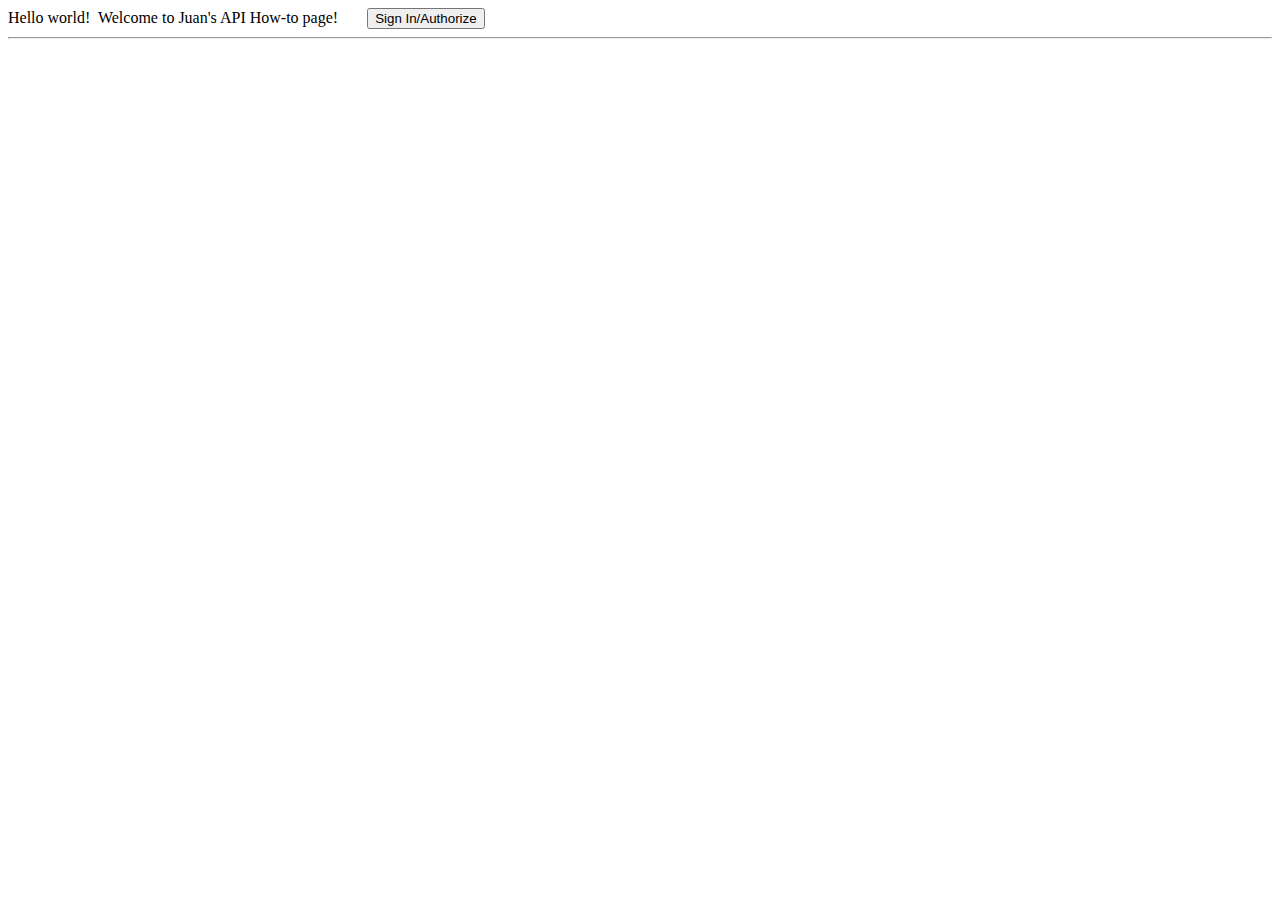
==== index.html @ 8f77cad6 "updating scope variable: try space delimited string" ====
<!DOCTYPE html>
<html>
  <head>
    <title>API HOW-TO
    </title>
  </head>
  <body> Hello world!  Welcome to Juan's API How-to page!
    <script>
  var GoogleAuth;
  var SCOPE = "https://www.googleapis.com/auth/prediction https://www.googleapis.com/auth/cloud-platform";
  function handleClientLoad() {
    // Load the API's client and auth2 modules.
    // Call the initClient function after the modules load.
    gapi.load('client:auth2', initClient);
  }

  function initClient() {
    // Retrieve the discovery document for version 3 of Google Drive API.
    // In practice, your app can retrieve one or more discovery documents.
    var discoveryUrl = 'https://www.googleapis.com/discovery/v1/apis/drive/v3/rest';

    // Initialize the gapi.client object, which app uses to make API requests.
    // Get API key and client ID from API Console.
    // 'scope' field specifies space-delimited list of access scopes.
    gapi.client.init({
        'apiKey': 'AIzaSyC8CxdisJqDaPp_eQl6j9M1yrh5H6GFQzo',
        'discoveryDocs': [discoveryUrl],
        'clientId': '879715850906-qs24o9ha54dof58nlmj1lb8t15tqov8j.apps.googleusercontent.com',
        'scope': SCOPE
    }).then(function () {
      GoogleAuth = gapi.auth2.getAuthInstance();

      // Listen for sign-in state changes.
      GoogleAuth.isSignedIn.listen(updateSigninStatus);

      // Handle initial sign-in state. (Determine if user is already signed in.)
      var user = GoogleAuth.currentUser.get();
      setSigninStatus();

      // Call handleAuthClick function when user clicks on
      //      "Sign In/Authorize" button.
      $('#sign-in-or-out-button').click(function() {
        handleAuthClick();
      }); 
      $('#revoke-access-button').click(function() {
        revokeAccess();
      }); 
    });
  }

  function handleAuthClick() {
    if (GoogleAuth.isSignedIn.get()) {
      // User is authorized and has clicked 'Sign out' button.
      GoogleAuth.signOut();
    } else {
      // User is not signed in. Start Google auth flow.
      GoogleAuth.signIn();
    }
  }

  function revokeAccess() {
    GoogleAuth.disconnect();
  }

  function setSigninStatus(isSignedIn) {
    var user = GoogleAuth.currentUser.get();
    var isAuthorized = user.hasGrantedScopes(SCOPE);
    if (isAuthorized) {
      $('#sign-in-or-out-button').html('Sign out');
      $('#revoke-access-button').css('display', 'inline-block');
      $('#auth-status').html('You are currently signed in and have granted ' +
          'access to this app.');
    } else {
      $('#sign-in-or-out-button').html('Sign In/Authorize');
      $('#revoke-access-button').css('display', 'none');
      $('#auth-status').html('You have not authorized this app or you are ' +
          'signed out.');
    }
  }

  function updateSigninStatus(isSignedIn) {
    setSigninStatus();
  }
</script>

<button id="sign-in-or-out-button"
        style="margin-left: 25px">Sign In/Authorize</button>
<button id="revoke-access-button"
        style="display: none; margin-left: 25px">Revoke access</button>

<div id="auth-status" style="display: inline; padding-left: 25px"></div><hr>

<script src="https://ajax.googleapis.com/ajax/libs/jquery/1.11.3/jquery.min.js"></script>
<script async defer src="https://apis.google.com/js/api.js" 
        onload="this.onload=function(){};handleClientLoad()" 
        onreadystatechange="if (this.readyState === 'complete') this.onload()">
</script>
  </body>
</html>
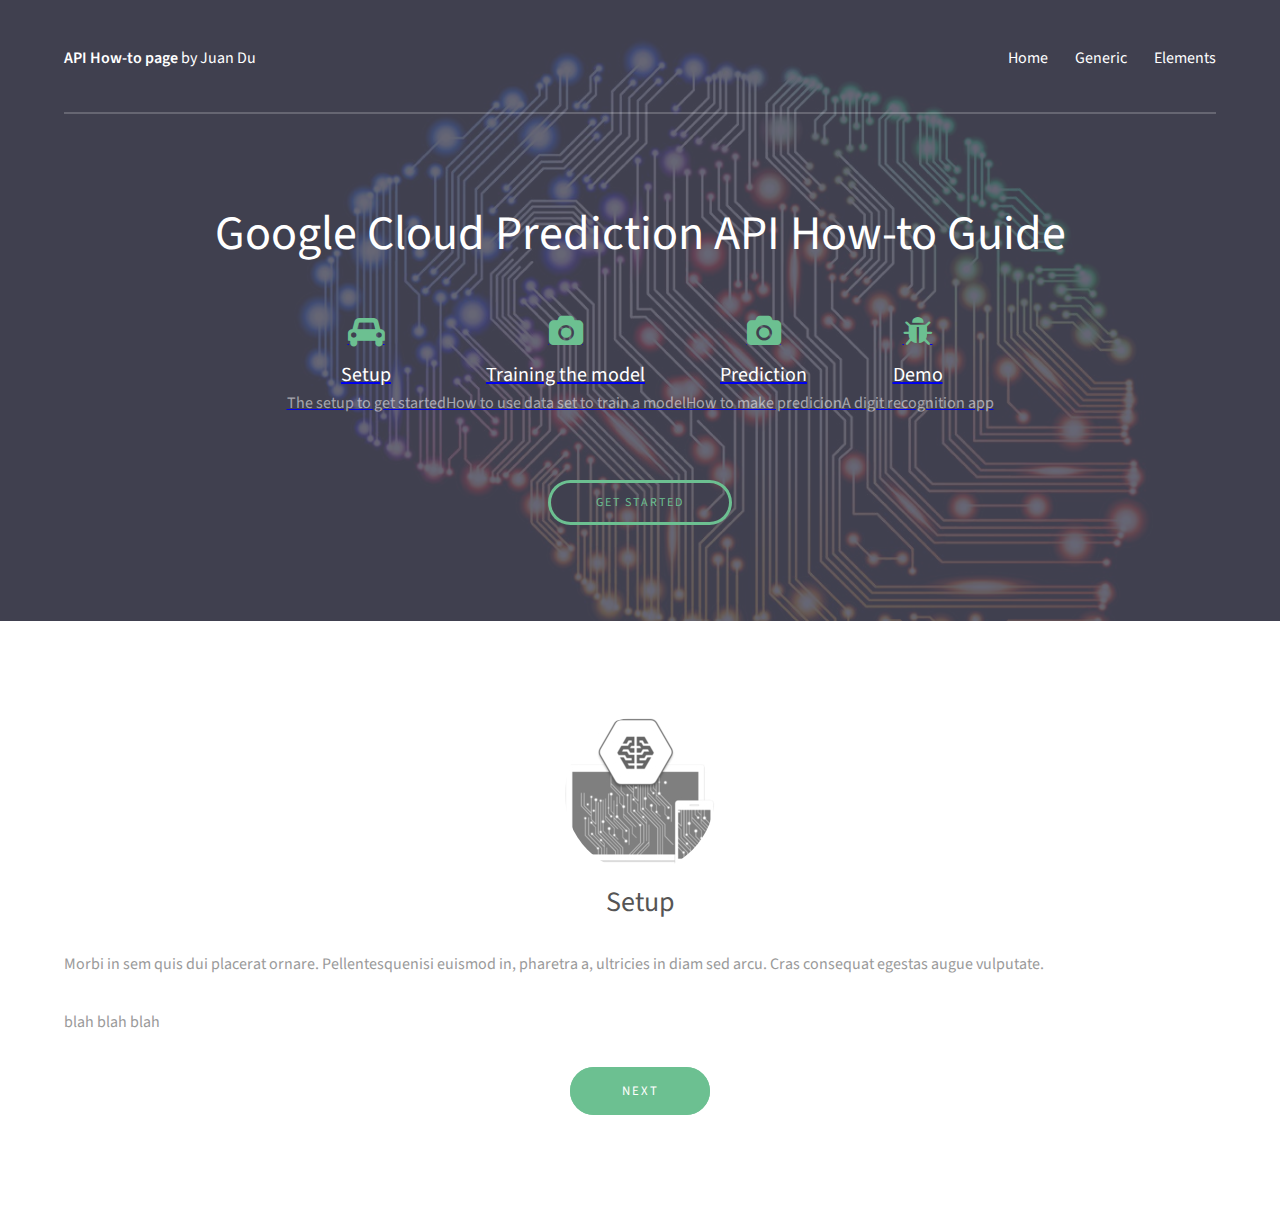
==== commit bb309091: "Template setup" ====
--- a/index.html
+++ b/index.html
@@ -1,99 +1,90 @@
 <!DOCTYPE html>
 <html>
   <head>
-    <title>API HOW-TO
-    </title>
+    <title>API HOW-TO by Juan Du</title>
+    <meta charset="utf-8" />
+		<meta name="viewport" content="width=device-width, initial-scale=1" />
+		<link rel="stylesheet" href="assets/css/main.css" />
   </head>
-  <body> Hello world!  Welcome to Juan's API How-to page!
-    <script>
-  var GoogleAuth;
-  var SCOPE = "https://www.googleapis.com/auth/prediction https://www.googleapis.com/auth/cloud-platform";
-  function handleClientLoad() {
-    // Load the API's client and auth2 modules.
-    // Call the initClient function after the modules load.
-    gapi.load('client:auth2', initClient);
-  }
+  <body>
+    <!-- Header -->
+      <header id="header">
+        <div class="inner">
+          <a href="index.html" class="logo"><strong>API How-to page</strong> by Juan Du</a>
+          <nav id="nav">
+            <a href="index.html">Home</a>
+            <a href="generic.html">Generic</a>
+            <a href="elements.html">Elements</a>
+          </nav>
+          <a href="#navPanel" class="navPanelToggle"><span class="fa fa-bars"></span></a>
+        </div>
+      </header>
+      <!-- Banner -->
+  			<section id="banner">
+  				<div class="inner">
+  					<header>
+  						<h1>Google Cloud Prediction API How-to Guide</h1>
+  					</header>
 
-  function initClient() {
-    // Retrieve the discovery document for version 3 of Google Drive API.
-    // In practice, your app can retrieve one or more discovery documents.
-    var discoveryUrl = 'https://www.googleapis.com/discovery/v1/apis/drive/v3/rest';
+  					<div class="flex ">
+              <a href=#setup>
+  						<div>
+  							<span class="icon fa-car"></span>
+  							<h3>Setup</h3>
+  							<p>The setup to get started</p>
+  						</div></a>
 
-    // Initialize the gapi.client object, which app uses to make API requests.
-    // Get API key and client ID from API Console.
-    // 'scope' field specifies space-delimited list of access scopes.
-    gapi.client.init({
-        'apiKey': 'AIzaSyC8CxdisJqDaPp_eQl6j9M1yrh5H6GFQzo',
-        'discoveryDocs': [discoveryUrl],
-        'clientId': '879715850906-qs24o9ha54dof58nlmj1lb8t15tqov8j.apps.googleusercontent.com',
-        'scope': SCOPE
-    }).then(function () {
-      GoogleAuth = gapi.auth2.getAuthInstance();
+              <a href="training.html">
+  						<div>
+  							<span class="icon fa-camera"></span>
+  							<h3>Training the model</h3>
+  							<p>How to use data set to train a model</p>
+  						</div>
+            </a>
 
-      // Listen for sign-in state changes.
-      GoogleAuth.isSignedIn.listen(updateSigninStatus);
+            <a href="predict.html">
+              <div>
+                <span class="icon fa-camera"></span>
+                <h3>Prediction</h3>
+                <p>How to make predicion</p>
+              </div></a>
 
-      // Handle initial sign-in state. (Determine if user is already signed in.)
-      var user = GoogleAuth.currentUser.get();
-      setSigninStatus();
+              <a href="demo.html">
+  						<div>
+  							<span class="icon fa-bug"></span>
+  							<h3>Demo</h3>
+  							<p>A digit recognition app</p>
+  						</div></a>
 
-      // Call handleAuthClick function when user clicks on
-      //      "Sign In/Authorize" button.
-      $('#sign-in-or-out-button').click(function() {
-        handleAuthClick();
-      }); 
-      $('#revoke-access-button').click(function() {
-        revokeAccess();
-      }); 
-    });
-  }
+  					</div>
 
-  function handleAuthClick() {
-    if (GoogleAuth.isSignedIn.get()) {
-      // User is authorized and has clicked 'Sign out' button.
-      GoogleAuth.signOut();
-    } else {
-      // User is not signed in. Start Google auth flow.
-      GoogleAuth.signIn();
-    }
-  }
+  					<footer>
+  						<a href="#setup" class="button">Get Started</a>
+  					</footer>
+  				</div>
+  			</section>
+        <!-- Three -->
+    			<section id="three" class="wrapper align-center"><a name="setup"></a>
+    				<div class="inner">
+    					<div >
+    						<article>
+    							<div class="image round">
+    								<img src="images/pic01.jpg" alt="Pic 01" />
+    							</div>
+    							<header>
+    								<h3>Setup</h3>
+    							</header>
+    							<p class="mainbody">Morbi in sem quis dui placerat ornare. Pellentesquenisi euismod in, pharetra a, ultricies in diam sed arcu. Cras consequat  egestas augue vulputate.</p>
+                  <p class="mainbody">blah blah blah </p>
+                  <footer>
+    								<a href="training.html" class="button special small">Next</a>
+    							</footer>
+    						</article>
 
-  function revokeAccess() {
-    GoogleAuth.disconnect();
-  }
+    					</div>
+    				</div>
+    			</section>
 
-  function setSigninStatus(isSignedIn) {
-    var user = GoogleAuth.currentUser.get();
-    var isAuthorized = user.hasGrantedScopes(SCOPE);
-    if (isAuthorized) {
-      $('#sign-in-or-out-button').html('Sign out');
-      $('#revoke-access-button').css('display', 'inline-block');
-      $('#auth-status').html('You are currently signed in and have granted ' +
-          'access to this app.');
-    } else {
-      $('#sign-in-or-out-button').html('Sign In/Authorize');
-      $('#revoke-access-button').css('display', 'none');
-      $('#auth-status').html('You have not authorized this app or you are ' +
-          'signed out.');
-    }
-  }
-
-  function updateSigninStatus(isSignedIn) {
-    setSigninStatus();
-  }
-</script>
-
-<button id="sign-in-or-out-button"
-        style="margin-left: 25px">Sign In/Authorize</button>
-<button id="revoke-access-button"
-        style="display: none; margin-left: 25px">Revoke access</button>
-
-<div id="auth-status" style="display: inline; padding-left: 25px"></div><hr>
-
-<script src="https://ajax.googleapis.com/ajax/libs/jquery/1.11.3/jquery.min.js"></script>
-<script async defer src="https://apis.google.com/js/api.js" 
-        onload="this.onload=function(){};handleClientLoad()" 
-        onreadystatechange="if (this.readyState === 'complete') this.onload()">
-</script>
+    
   </body>
-</html> 
+</html>
--- a/assets/css/main.css
+++ b/assets/css/main.css
@@ -0,0 +1,3162 @@
+@charset "UTF-8";
+@import url(font-awesome.min.css);
+@import "https://fonts.googleapis.com/css?family=Source+Sans+Pro:300,400,600";
+
+/*
+	Projection by TEMPLATED
+	templated.co @templatedco
+	Released for free under the Creative Commons Attribution 3.0 license (templated.co/license)
+*/
+
+/* Reset */
+
+	html, body, div, span, applet, object, iframe, h1, h2, h3, h4, h5, h6, p, blockquote, pre, a, abbr, acronym, address, big, cite, code, del, dfn, em, img, ins, kbd, q, s, samp, small, strike, strong, sub, sup, tt, var, b, u, i, center, dl, dt, dd, ol, ul, li, fieldset, form, label, legend, table, caption, tbody, tfoot, thead, tr, th, td, article, aside, canvas, details, embed, figure, figcaption, footer, header, hgroup, menu, nav, output, ruby, section, summary, time, mark, audio, video {
+		margin: 0;
+		padding: 0;
+		border: 0;
+		font-size: 100%;
+		font: inherit;
+		vertical-align: baseline;
+	}
+
+	article, aside, details, figcaption, figure, footer, header, hgroup, menu, nav, section {
+		display: block;
+	}
+
+	body {
+		line-height: 1;
+	}
+
+	ol, ul {
+		list-style: none;
+	}
+
+	blockquote, q {
+		quotes: none;
+	}
+
+	blockquote:before, blockquote:after, q:before, q:after {
+		content: '';
+		content: none;
+	}
+
+	table {
+		border-collapse: collapse;
+		border-spacing: 0;
+	}
+
+	body {
+		-webkit-text-size-adjust: none;
+	}
+
+.mainbody {
+	text-align: left;
+}
+/* Box Model */
+
+	*, *:before, *:after {
+		-moz-box-sizing: border-box;
+		-webkit-box-sizing: border-box;
+		box-sizing: border-box;
+	}
+
+/* Containers */
+
+	.container {
+		margin-left: auto;
+		margin-right: auto;
+	}
+
+	.container.\31 25\25 {
+		width: 100%;
+		max-width: 100em;
+		min-width: 80em;
+	}
+
+	.container.\37 5\25 {
+		width: 60em;
+	}
+
+	.container.\35 0\25 {
+		width: 40em;
+	}
+
+	.container.\32 5\25 {
+		width: 20em;
+	}
+
+	.container {
+		width: 80em;
+	}
+
+	@media screen and (max-width: 1680px) {
+
+		.container.\31 25\25 {
+			width: 100%;
+			max-width: 100em;
+			min-width: 80em;
+		}
+
+		.container.\37 5\25 {
+			width: 60em;
+		}
+
+		.container.\35 0\25 {
+			width: 40em;
+		}
+
+		.container.\32 5\25 {
+			width: 20em;
+		}
+
+		.container {
+			width: 80em;
+		}
+
+	}
+
+	@media screen and (max-width: 1280px) {
+
+		.container.\31 25\25 {
+			width: 100%;
+			max-width: 81.25em;
+			min-width: 65em;
+		}
+
+		.container.\37 5\25 {
+			width: 48.75em;
+		}
+
+		.container.\35 0\25 {
+			width: 32.5em;
+		}
+
+		.container.\32 5\25 {
+			width: 16.25em;
+		}
+
+		.container {
+			width: 65em;
+		}
+
+	}
+
+	@media screen and (max-width: 980px) {
+
+		.container.\31 25\25 {
+			width: 100%;
+			max-width: 112.5%;
+			min-width: 90%;
+		}
+
+		.container.\37 5\25 {
+			width: 67.5%;
+		}
+
+		.container.\35 0\25 {
+			width: 45%;
+		}
+
+		.container.\32 5\25 {
+			width: 22.5%;
+		}
+
+		.container {
+			width: 90%;
+		}
+
+	}
+
+	@media screen and (max-width: 736px) {
+
+		.container.\31 25\25 {
+			width: 100%;
+			max-width: 112.5%;
+			min-width: 90%;
+		}
+
+		.container.\37 5\25 {
+			width: 67.5%;
+		}
+
+		.container.\35 0\25 {
+			width: 45%;
+		}
+
+		.container.\32 5\25 {
+			width: 22.5%;
+		}
+
+		.container {
+			width: 90% !important;
+		}
+
+	}
+
+	@media screen and (max-width: 480px) {
+
+		.container.\31 25\25 {
+			width: 100%;
+			max-width: 112.5%;
+			min-width: 90%;
+		}
+
+		.container.\37 5\25 {
+			width: 67.5%;
+		}
+
+		.container.\35 0\25 {
+			width: 45%;
+		}
+
+		.container.\32 5\25 {
+			width: 22.5%;
+		}
+
+		.container {
+			width: 90% !important;
+		}
+
+	}
+
+/* Grid */
+
+	.row {
+		border-bottom: solid 1px transparent;
+		-moz-box-sizing: border-box;
+		-webkit-box-sizing: border-box;
+		box-sizing: border-box;
+	}
+
+	.row > * {
+		float: left;
+		-moz-box-sizing: border-box;
+		-webkit-box-sizing: border-box;
+		box-sizing: border-box;
+	}
+
+	.row:after, .row:before {
+		content: '';
+		display: block;
+		clear: both;
+		height: 0;
+	}
+
+	.row.uniform > * > :first-child {
+		margin-top: 0;
+	}
+
+	.row.uniform > * > :last-child {
+		margin-bottom: 0;
+	}
+
+	.row.\30 \25 > * {
+		padding: 0 0 0 0em;
+	}
+
+	.row.\30 \25 {
+		margin: 0 0 -1px 0em;
+	}
+
+	.row.uniform.\30 \25 > * {
+		padding: 0em 0 0 0em;
+	}
+
+	.row.uniform.\30 \25 {
+		margin: 0em 0 -1px 0em;
+	}
+
+	.row > * {
+		padding: 0 0 0 2em;
+	}
+
+	.row {
+		margin: 0 0 -1px -2em;
+	}
+
+	.row.uniform > * {
+		padding: 2em 0 0 2em;
+	}
+
+	.row.uniform {
+		margin: -2em 0 -1px -2em;
+	}
+
+	.row.\32 00\25 > * {
+		padding: 0 0 0 4em;
+	}
+
+	.row.\32 00\25 {
+		margin: 0 0 -1px -4em;
+	}
+
+	.row.uniform.\32 00\25 > * {
+		padding: 4em 0 0 4em;
+	}
+
+	.row.uniform.\32 00\25 {
+		margin: -4em 0 -1px -4em;
+	}
+
+	.row.\31 50\25 > * {
+		padding: 0 0 0 3em;
+	}
+
+	.row.\31 50\25 {
+		margin: 0 0 -1px -3em;
+	}
+
+	.row.uniform.\31 50\25 > * {
+		padding: 3em 0 0 3em;
+	}
+
+	.row.uniform.\31 50\25 {
+		margin: -3em 0 -1px -3em;
+	}
+
+	.row.\35 0\25 > * {
+		padding: 0 0 0 1em;
+	}
+
+	.row.\35 0\25 {
+		margin: 0 0 -1px -1em;
+	}
+
+	.row.uniform.\35 0\25 > * {
+		padding: 1em 0 0 1em;
+	}
+
+	.row.uniform.\35 0\25 {
+		margin: -1em 0 -1px -1em;
+	}
+
+	.row.\32 5\25 > * {
+		padding: 0 0 0 0.5em;
+	}
+
+	.row.\32 5\25 {
+		margin: 0 0 -1px -0.5em;
+	}
+
+	.row.uniform.\32 5\25 > * {
+		padding: 0.5em 0 0 0.5em;
+	}
+
+	.row.uniform.\32 5\25 {
+		margin: -0.5em 0 -1px -0.5em;
+	}
+
+	.\31 2u, .\31 2u\24 {
+		width: 100%;
+		clear: none;
+		margin-left: 0;
+	}
+
+	.\31 1u, .\31 1u\24 {
+		width: 91.6666666667%;
+		clear: none;
+		margin-left: 0;
+	}
+
+	.\31 0u, .\31 0u\24 {
+		width: 83.3333333333%;
+		clear: none;
+		margin-left: 0;
+	}
+
+	.\39 u, .\39 u\24 {
+		width: 75%;
+		clear: none;
+		margin-left: 0;
+	}
+
+	.\38 u, .\38 u\24 {
+		width: 66.6666666667%;
+		clear: none;
+		margin-left: 0;
+	}
+
+	.\37 u, .\37 u\24 {
+		width: 58.3333333333%;
+		clear: none;
+		margin-left: 0;
+	}
+
+	.\36 u, .\36 u\24 {
+		width: 50%;
+		clear: none;
+		margin-left: 0;
+	}
+
+	.\35 u, .\35 u\24 {
+		width: 41.6666666667%;
+		clear: none;
+		margin-left: 0;
+	}
+
+	.\34 u, .\34 u\24 {
+		width: 33.3333333333%;
+		clear: none;
+		margin-left: 0;
+	}
+
+	.\33 u, .\33 u\24 {
+		width: 25%;
+		clear: none;
+		margin-left: 0;
+	}
+
+	.\32 u, .\32 u\24 {
+		width: 16.6666666667%;
+		clear: none;
+		margin-left: 0;
+	}
+
+	.\31 u, .\31 u\24 {
+		width: 8.3333333333%;
+		clear: none;
+		margin-left: 0;
+	}
+
+	.\31 2u\24 + *,
+	.\31 1u\24 + *,
+	.\31 0u\24 + *,
+	.\39 u\24 + *,
+	.\38 u\24 + *,
+	.\37 u\24 + *,
+	.\36 u\24 + *,
+	.\35 u\24 + *,
+	.\34 u\24 + *,
+	.\33 u\24 + *,
+	.\32 u\24 + *,
+	.\31 u\24 + * {
+		clear: left;
+	}
+
+	.\-11u {
+		margin-left: 91.66667%;
+	}
+
+	.\-10u {
+		margin-left: 83.33333%;
+	}
+
+	.\-9u {
+		margin-left: 75%;
+	}
+
+	.\-8u {
+		margin-left: 66.66667%;
+	}
+
+	.\-7u {
+		margin-left: 58.33333%;
+	}
+
+	.\-6u {
+		margin-left: 50%;
+	}
+
+	.\-5u {
+		margin-left: 41.66667%;
+	}
+
+	.\-4u {
+		margin-left: 33.33333%;
+	}
+
+	.\-3u {
+		margin-left: 25%;
+	}
+
+	.\-2u {
+		margin-left: 16.66667%;
+	}
+
+	.\-1u {
+		margin-left: 8.33333%;
+	}
+
+	@media screen and (max-width: 1680px) {
+
+		.row > * {
+			padding: 0 0 0 2em;
+		}
+
+		.row {
+			margin: 0 0 -1px -2em;
+		}
+
+		.row.uniform > * {
+			padding: 2em 0 0 2em;
+		}
+
+		.row.uniform {
+			margin: -2em 0 -1px -2em;
+		}
+
+		.row.\32 00\25 > * {
+			padding: 0 0 0 4em;
+		}
+
+		.row.\32 00\25 {
+			margin: 0 0 -1px -4em;
+		}
+
+		.row.uniform.\32 00\25 > * {
+			padding: 4em 0 0 4em;
+		}
+
+		.row.uniform.\32 00\25 {
+			margin: -4em 0 -1px -4em;
+		}
+
+		.row.\31 50\25 > * {
+			padding: 0 0 0 3em;
+		}
+
+		.row.\31 50\25 {
+			margin: 0 0 -1px -3em;
+		}
+
+		.row.uniform.\31 50\25 > * {
+			padding: 3em 0 0 3em;
+		}
+
+		.row.uniform.\31 50\25 {
+			margin: -3em 0 -1px -3em;
+		}
+
+		.row.\35 0\25 > * {
+			padding: 0 0 0 1em;
+		}
+
+		.row.\35 0\25 {
+			margin: 0 0 -1px -1em;
+		}
+
+		.row.uniform.\35 0\25 > * {
+			padding: 1em 0 0 1em;
+		}
+
+		.row.uniform.\35 0\25 {
+			margin: -1em 0 -1px -1em;
+		}
+
+		.row.\32 5\25 > * {
+			padding: 0 0 0 0.5em;
+		}
+
+		.row.\32 5\25 {
+			margin: 0 0 -1px -0.5em;
+		}
+
+		.row.uniform.\32 5\25 > * {
+			padding: 0.5em 0 0 0.5em;
+		}
+
+		.row.uniform.\32 5\25 {
+			margin: -0.5em 0 -1px -0.5em;
+		}
+
+		.\31 2u\28xlarge\29, .\31 2u\24\28xlarge\29 {
+			width: 100%;
+			clear: none;
+			margin-left: 0;
+		}
+
+		.\31 1u\28xlarge\29, .\31 1u\24\28xlarge\29 {
+			width: 91.6666666667%;
+			clear: none;
+			margin-left: 0;
+		}
+
+		.\31 0u\28xlarge\29, .\31 0u\24\28xlarge\29 {
+			width: 83.3333333333%;
+			clear: none;
+			margin-left: 0;
+		}
+
+		.\39 u\28xlarge\29, .\39 u\24\28xlarge\29 {
+			width: 75%;
+			clear: none;
+			margin-left: 0;
+		}
+
+		.\38 u\28xlarge\29, .\38 u\24\28xlarge\29 {
+			width: 66.6666666667%;
+			clear: none;
+			margin-left: 0;
+		}
+
+		.\37 u\28xlarge\29, .\37 u\24\28xlarge\29 {
+			width: 58.3333333333%;
+			clear: none;
+			margin-left: 0;
+		}
+
+		.\36 u\28xlarge\29, .\36 u\24\28xlarge\29 {
+			width: 50%;
+			clear: none;
+			margin-left: 0;
+		}
+
+		.\35 u\28xlarge\29, .\35 u\24\28xlarge\29 {
+			width: 41.6666666667%;
+			clear: none;
+			margin-left: 0;
+		}
+
+		.\34 u\28xlarge\29, .\34 u\24\28xlarge\29 {
+			width: 33.3333333333%;
+			clear: none;
+			margin-left: 0;
+		}
+
+		.\33 u\28xlarge\29, .\33 u\24\28xlarge\29 {
+			width: 25%;
+			clear: none;
+			margin-left: 0;
+		}
+
+		.\32 u\28xlarge\29, .\32 u\24\28xlarge\29 {
+			width: 16.6666666667%;
+			clear: none;
+			margin-left: 0;
+		}
+
+		.\31 u\28xlarge\29, .\31 u\24\28xlarge\29 {
+			width: 8.3333333333%;
+			clear: none;
+			margin-left: 0;
+		}
+
+		.\31 2u\24\28xlarge\29 + *,
+		.\31 1u\24\28xlarge\29 + *,
+		.\31 0u\24\28xlarge\29 + *,
+		.\39 u\24\28xlarge\29 + *,
+		.\38 u\24\28xlarge\29 + *,
+		.\37 u\24\28xlarge\29 + *,
+		.\36 u\24\28xlarge\29 + *,
+		.\35 u\24\28xlarge\29 + *,
+		.\34 u\24\28xlarge\29 + *,
+		.\33 u\24\28xlarge\29 + *,
+		.\32 u\24\28xlarge\29 + *,
+		.\31 u\24\28xlarge\29 + * {
+			clear: left;
+		}
+
+		.\-11u\28xlarge\29 {
+			margin-left: 91.66667%;
+		}
+
+		.\-10u\28xlarge\29 {
+			margin-left: 83.33333%;
+		}
+
+		.\-9u\28xlarge\29 {
+			margin-left: 75%;
+		}
+
+		.\-8u\28xlarge\29 {
+			margin-left: 66.66667%;
+		}
+
+		.\-7u\28xlarge\29 {
+			margin-left: 58.33333%;
+		}
+
+		.\-6u\28xlarge\29 {
+			margin-left: 50%;
+		}
+
+		.\-5u\28xlarge\29 {
+			margin-left: 41.66667%;
+		}
+
+		.\-4u\28xlarge\29 {
+			margin-left: 33.33333%;
+		}
+
+		.\-3u\28xlarge\29 {
+			margin-left: 25%;
+		}
+
+		.\-2u\28xlarge\29 {
+			margin-left: 16.66667%;
+		}
+
+		.\-1u\28xlarge\29 {
+			margin-left: 8.33333%;
+		}
+
+	}
+
+	@media screen and (max-width: 1280px) {
+
+		.row > * {
+			padding: 0 0 0 1.5em;
+		}
+
+		.row {
+			margin: 0 0 -1px -1.5em;
+		}
+
+		.row.uniform > * {
+			padding: 1.5em 0 0 1.5em;
+		}
+
+		.row.uniform {
+			margin: -1.5em 0 -1px -1.5em;
+		}
+
+		.row.\32 00\25 > * {
+			padding: 0 0 0 3em;
+		}
+
+		.row.\32 00\25 {
+			margin: 0 0 -1px -3em;
+		}
+
+		.row.uniform.\32 00\25 > * {
+			padding: 3em 0 0 3em;
+		}
+
+		.row.uniform.\32 00\25 {
+			margin: -3em 0 -1px -3em;
+		}
+
+		.row.\31 50\25 > * {
+			padding: 0 0 0 2.25em;
+		}
+
+		.row.\31 50\25 {
+			margin: 0 0 -1px -2.25em;
+		}
+
+		.row.uniform.\31 50\25 > * {
+			padding: 2.25em 0 0 2.25em;
+		}
+
+		.row.uniform.\31 50\25 {
+			margin: -2.25em 0 -1px -2.25em;
+		}
+
+		.row.\35 0\25 > * {
+			padding: 0 0 0 0.75em;
+		}
+
+		.row.\35 0\25 {
+			margin: 0 0 -1px -0.75em;
+		}
+
+		.row.uniform.\35 0\25 > * {
+			padding: 0.75em 0 0 0.75em;
+		}
+
+		.row.uniform.\35 0\25 {
+			margin: -0.75em 0 -1px -0.75em;
+		}
+
+		.row.\32 5\25 > * {
+			padding: 0 0 0 0.375em;
+		}
+
+		.row.\32 5\25 {
+			margin: 0 0 -1px -0.375em;
+		}
+
+		.row.uniform.\32 5\25 > * {
+			padding: 0.375em 0 0 0.375em;
+		}
+
+		.row.uniform.\32 5\25 {
+			margin: -0.375em 0 -1px -0.375em;
+		}
+
+		.\31 2u\28large\29, .\31 2u\24\28large\29 {
+			width: 100%;
+			clear: none;
+			margin-left: 0;
+		}
+
+		.\31 1u\28large\29, .\31 1u\24\28large\29 {
+			width: 91.6666666667%;
+			clear: none;
+			margin-left: 0;
+		}
+
+		.\31 0u\28large\29, .\31 0u\24\28large\29 {
+			width: 83.3333333333%;
+			clear: none;
+			margin-left: 0;
+		}
+
+		.\39 u\28large\29, .\39 u\24\28large\29 {
+			width: 75%;
+			clear: none;
+			margin-left: 0;
+		}
+
+		.\38 u\28large\29, .\38 u\24\28large\29 {
+			width: 66.6666666667%;
+			clear: none;
+			margin-left: 0;
+		}
+
+		.\37 u\28large\29, .\37 u\24\28large\29 {
+			width: 58.3333333333%;
+			clear: none;
+			margin-left: 0;
+		}
+
+		.\36 u\28large\29, .\36 u\24\28large\29 {
+			width: 50%;
+			clear: none;
+			margin-left: 0;
+		}
+
+		.\35 u\28large\29, .\35 u\24\28large\29 {
+			width: 41.6666666667%;
+			clear: none;
+			margin-left: 0;
+		}
+
+		.\34 u\28large\29, .\34 u\24\28large\29 {
+			width: 33.3333333333%;
+			clear: none;
+			margin-left: 0;
+		}
+
+		.\33 u\28large\29, .\33 u\24\28large\29 {
+			width: 25%;
+			clear: none;
+			margin-left: 0;
+		}
+
+		.\32 u\28large\29, .\32 u\24\28large\29 {
+			width: 16.6666666667%;
+			clear: none;
+			margin-left: 0;
+		}
+
+		.\31 u\28large\29, .\31 u\24\28large\29 {
+			width: 8.3333333333%;
+			clear: none;
+			margin-left: 0;
+		}
+
+		.\31 2u\24\28large\29 + *,
+		.\31 1u\24\28large\29 + *,
+		.\31 0u\24\28large\29 + *,
+		.\39 u\24\28large\29 + *,
+		.\38 u\24\28large\29 + *,
+		.\37 u\24\28large\29 + *,
+		.\36 u\24\28large\29 + *,
+		.\35 u\24\28large\29 + *,
+		.\34 u\24\28large\29 + *,
+		.\33 u\24\28large\29 + *,
+		.\32 u\24\28large\29 + *,
+		.\31 u\24\28large\29 + * {
+			clear: left;
+		}
+
+		.\-11u\28large\29 {
+			margin-left: 91.66667%;
+		}
+
+		.\-10u\28large\29 {
+			margin-left: 83.33333%;
+		}
+
+		.\-9u\28large\29 {
+			margin-left: 75%;
+		}
+
+		.\-8u\28large\29 {
+			margin-left: 66.66667%;
+		}
+
+		.\-7u\28large\29 {
+			margin-left: 58.33333%;
+		}
+
+		.\-6u\28large\29 {
+			margin-left: 50%;
+		}
+
+		.\-5u\28large\29 {
+			margin-left: 41.66667%;
+		}
+
+		.\-4u\28large\29 {
+			margin-left: 33.33333%;
+		}
+
+		.\-3u\28large\29 {
+			margin-left: 25%;
+		}
+
+		.\-2u\28large\29 {
+			margin-left: 16.66667%;
+		}
+
+		.\-1u\28large\29 {
+			margin-left: 8.33333%;
+		}
+
+	}
+
+	@media screen and (max-width: 980px) {
+
+		.row > * {
+			padding: 0 0 0 1.5em;
+		}
+
+		.row {
+			margin: 0 0 -1px -1.5em;
+		}
+
+		.row.uniform > * {
+			padding: 1.5em 0 0 1.5em;
+		}
+
+		.row.uniform {
+			margin: -1.5em 0 -1px -1.5em;
+		}
+
+		.row.\32 00\25 > * {
+			padding: 0 0 0 3em;
+		}
+
+		.row.\32 00\25 {
+			margin: 0 0 -1px -3em;
+		}
+
+		.row.uniform.\32 00\25 > * {
+			padding: 3em 0 0 3em;
+		}
+
+		.row.uniform.\32 00\25 {
+			margin: -3em 0 -1px -3em;
+		}
+
+		.row.\31 50\25 > * {
+			padding: 0 0 0 2.25em;
+		}
+
+		.row.\31 50\25 {
+			margin: 0 0 -1px -2.25em;
+		}
+
+		.row.uniform.\31 50\25 > * {
+			padding: 2.25em 0 0 2.25em;
+		}
+
+		.row.uniform.\31 50\25 {
+			margin: -2.25em 0 -1px -2.25em;
+		}
+
+		.row.\35 0\25 > * {
+			padding: 0 0 0 0.75em;
+		}
+
+		.row.\35 0\25 {
+			margin: 0 0 -1px -0.75em;
+		}
+
+		.row.uniform.\35 0\25 > * {
+			padding: 0.75em 0 0 0.75em;
+		}
+
+		.row.uniform.\35 0\25 {
+			margin: -0.75em 0 -1px -0.75em;
+		}
+
+		.row.\32 5\25 > * {
+			padding: 0 0 0 0.375em;
+		}
+
+		.row.\32 5\25 {
+			margin: 0 0 -1px -0.375em;
+		}
+
+		.row.uniform.\32 5\25 > * {
+			padding: 0.375em 0 0 0.375em;
+		}
+
+		.row.uniform.\32 5\25 {
+			margin: -0.375em 0 -1px -0.375em;
+		}
+
+		.\31 2u\28medium\29, .\31 2u\24\28medium\29 {
+			width: 100%;
+			clear: none;
+			margin-left: 0;
+		}
+
+		.\31 1u\28medium\29, .\31 1u\24\28medium\29 {
+			width: 91.6666666667%;
+			clear: none;
+			margin-left: 0;
+		}
+
+		.\31 0u\28medium\29, .\31 0u\24\28medium\29 {
+			width: 83.3333333333%;
+			clear: none;
+			margin-left: 0;
+		}
+
+		.\39 u\28medium\29, .\39 u\24\28medium\29 {
+			width: 75%;
+			clear: none;
+			margin-left: 0;
+		}
+
+		.\38 u\28medium\29, .\38 u\24\28medium\29 {
+			width: 66.6666666667%;
+			clear: none;
+			margin-left: 0;
+		}
+
+		.\37 u\28medium\29, .\37 u\24\28medium\29 {
+			width: 58.3333333333%;
+			clear: none;
+			margin-left: 0;
+		}
+
+		.\36 u\28medium\29, .\36 u\24\28medium\29 {
+			width: 50%;
+			clear: none;
+			margin-left: 0;
+		}
+
+		.\35 u\28medium\29, .\35 u\24\28medium\29 {
+			width: 41.6666666667%;
+			clear: none;
+			margin-left: 0;
+		}
+
+		.\34 u\28medium\29, .\34 u\24\28medium\29 {
+			width: 33.3333333333%;
+			clear: none;
+			margin-left: 0;
+		}
+
+		.\33 u\28medium\29, .\33 u\24\28medium\29 {
+			width: 25%;
+			clear: none;
+			margin-left: 0;
+		}
+
+		.\32 u\28medium\29, .\32 u\24\28medium\29 {
+			width: 16.6666666667%;
+			clear: none;
+			margin-left: 0;
+		}
+
+		.\31 u\28medium\29, .\31 u\24\28medium\29 {
+			width: 8.3333333333%;
+			clear: none;
+			margin-left: 0;
+		}
+
+		.\31 2u\24\28medium\29 + *,
+		.\31 1u\24\28medium\29 + *,
+		.\31 0u\24\28medium\29 + *,
+		.\39 u\24\28medium\29 + *,
+		.\38 u\24\28medium\29 + *,
+		.\37 u\24\28medium\29 + *,
+		.\36 u\24\28medium\29 + *,
+		.\35 u\24\28medium\29 + *,
+		.\34 u\24\28medium\29 + *,
+		.\33 u\24\28medium\29 + *,
+		.\32 u\24\28medium\29 + *,
+		.\31 u\24\28medium\29 + * {
+			clear: left;
+		}
+
+		.\-11u\28medium\29 {
+			margin-left: 91.66667%;
+		}
+
+		.\-10u\28medium\29 {
+			margin-left: 83.33333%;
+		}
+
+		.\-9u\28medium\29 {
+			margin-left: 75%;
+		}
+
+		.\-8u\28medium\29 {
+			margin-left: 66.66667%;
+		}
+
+		.\-7u\28medium\29 {
+			margin-left: 58.33333%;
+		}
+
+		.\-6u\28medium\29 {
+			margin-left: 50%;
+		}
+
+		.\-5u\28medium\29 {
+			margin-left: 41.66667%;
+		}
+
+		.\-4u\28medium\29 {
+			margin-left: 33.33333%;
+		}
+
+		.\-3u\28medium\29 {
+			margin-left: 25%;
+		}
+
+		.\-2u\28medium\29 {
+			margin-left: 16.66667%;
+		}
+
+		.\-1u\28medium\29 {
+			margin-left: 8.33333%;
+		}
+
+	}
+
+	@media screen and (max-width: 736px) {
+
+		.row > * {
+			padding: 0 0 0 1.25em;
+		}
+
+		.row {
+			margin: 0 0 -1px -1.25em;
+		}
+
+		.row.uniform > * {
+			padding: 1.25em 0 0 1.25em;
+		}
+
+		.row.uniform {
+			margin: -1.25em 0 -1px -1.25em;
+		}
+
+		.row.\32 00\25 > * {
+			padding: 0 0 0 2.5em;
+		}
+
+		.row.\32 00\25 {
+			margin: 0 0 -1px -2.5em;
+		}
+
+		.row.uniform.\32 00\25 > * {
+			padding: 2.5em 0 0 2.5em;
+		}
+
+		.row.uniform.\32 00\25 {
+			margin: -2.5em 0 -1px -2.5em;
+		}
+
+		.row.\31 50\25 > * {
+			padding: 0 0 0 1.875em;
+		}
+
+		.row.\31 50\25 {
+			margin: 0 0 -1px -1.875em;
+		}
+
+		.row.uniform.\31 50\25 > * {
+			padding: 1.875em 0 0 1.875em;
+		}
+
+		.row.uniform.\31 50\25 {
+			margin: -1.875em 0 -1px -1.875em;
+		}
+
+		.row.\35 0\25 > * {
+			padding: 0 0 0 0.625em;
+		}
+
+		.row.\35 0\25 {
+			margin: 0 0 -1px -0.625em;
+		}
+
+		.row.uniform.\35 0\25 > * {
+			padding: 0.625em 0 0 0.625em;
+		}
+
+		.row.uniform.\35 0\25 {
+			margin: -0.625em 0 -1px -0.625em;
+		}
+
+		.row.\32 5\25 > * {
+			padding: 0 0 0 0.3125em;
+		}
+
+		.row.\32 5\25 {
+			margin: 0 0 -1px -0.3125em;
+		}
+
+		.row.uniform.\32 5\25 > * {
+			padding: 0.3125em 0 0 0.3125em;
+		}
+
+		.row.uniform.\32 5\25 {
+			margin: -0.3125em 0 -1px -0.3125em;
+		}
+
+		.\31 2u\28small\29, .\31 2u\24\28small\29 {
+			width: 100%;
+			clear: none;
+			margin-left: 0;
+		}
+
+		.\31 1u\28small\29, .\31 1u\24\28small\29 {
+			width: 91.6666666667%;
+			clear: none;
+			margin-left: 0;
+		}
+
+		.\31 0u\28small\29, .\31 0u\24\28small\29 {
+			width: 83.3333333333%;
+			clear: none;
+			margin-left: 0;
+		}
+
+		.\39 u\28small\29, .\39 u\24\28small\29 {
+			width: 75%;
+			clear: none;
+			margin-left: 0;
+		}
+
+		.\38 u\28small\29, .\38 u\24\28small\29 {
+			width: 66.6666666667%;
+			clear: none;
+			margin-left: 0;
+		}
+
+		.\37 u\28small\29, .\37 u\24\28small\29 {
+			width: 58.3333333333%;
+			clear: none;
+			margin-left: 0;
+		}
+
+		.\36 u\28small\29, .\36 u\24\28small\29 {
+			width: 50%;
+			clear: none;
+			margin-left: 0;
+		}
+
+		.\35 u\28small\29, .\35 u\24\28small\29 {
+			width: 41.6666666667%;
+			clear: none;
+			margin-left: 0;
+		}
+
+		.\34 u\28small\29, .\34 u\24\28small\29 {
+			width: 33.3333333333%;
+			clear: none;
+			margin-left: 0;
+		}
+
+		.\33 u\28small\29, .\33 u\24\28small\29 {
+			width: 25%;
+			clear: none;
+			margin-left: 0;
+		}
+
+		.\32 u\28small\29, .\32 u\24\28small\29 {
+			width: 16.6666666667%;
+			clear: none;
+			margin-left: 0;
+		}
+
+		.\31 u\28small\29, .\31 u\24\28small\29 {
+			width: 8.3333333333%;
+			clear: none;
+			margin-left: 0;
+		}
+
+		.\31 2u\24\28small\29 + *,
+		.\31 1u\24\28small\29 + *,
+		.\31 0u\24\28small\29 + *,
+		.\39 u\24\28small\29 + *,
+		.\38 u\24\28small\29 + *,
+		.\37 u\24\28small\29 + *,
+		.\36 u\24\28small\29 + *,
+		.\35 u\24\28small\29 + *,
+		.\34 u\24\28small\29 + *,
+		.\33 u\24\28small\29 + *,
+		.\32 u\24\28small\29 + *,
+		.\31 u\24\28small\29 + * {
+			clear: left;
+		}
+
+		.\-11u\28small\29 {
+			margin-left: 91.66667%;
+		}
+
+		.\-10u\28small\29 {
+			margin-left: 83.33333%;
+		}
+
+		.\-9u\28small\29 {
+			margin-left: 75%;
+		}
+
+		.\-8u\28small\29 {
+			margin-left: 66.66667%;
+		}
+
+		.\-7u\28small\29 {
+			margin-left: 58.33333%;
+		}
+
+		.\-6u\28small\29 {
+			margin-left: 50%;
+		}
+
+		.\-5u\28small\29 {
+			margin-left: 41.66667%;
+		}
+
+		.\-4u\28small\29 {
+			margin-left: 33.33333%;
+		}
+
+		.\-3u\28small\29 {
+			margin-left: 25%;
+		}
+
+		.\-2u\28small\29 {
+			margin-left: 16.66667%;
+		}
+
+		.\-1u\28small\29 {
+			margin-left: 8.33333%;
+		}
+
+	}
+
+	@media screen and (max-width: 480px) {
+
+		.row > * {
+			padding: 0 0 0 1.25em;
+		}
+
+		.row {
+			margin: 0 0 -1px -1.25em;
+		}
+
+		.row.uniform > * {
+			padding: 1.25em 0 0 1.25em;
+		}
+
+		.row.uniform {
+			margin: -1.25em 0 -1px -1.25em;
+		}
+
+		.row.\32 00\25 > * {
+			padding: 0 0 0 2.5em;
+		}
+
+		.row.\32 00\25 {
+			margin: 0 0 -1px -2.5em;
+		}
+
+		.row.uniform.\32 00\25 > * {
+			padding: 2.5em 0 0 2.5em;
+		}
+
+		.row.uniform.\32 00\25 {
+			margin: -2.5em 0 -1px -2.5em;
+		}
+
+		.row.\31 50\25 > * {
+			padding: 0 0 0 1.875em;
+		}
+
+		.row.\31 50\25 {
+			margin: 0 0 -1px -1.875em;
+		}
+
+		.row.uniform.\31 50\25 > * {
+			padding: 1.875em 0 0 1.875em;
+		}
+
+		.row.uniform.\31 50\25 {
+			margin: -1.875em 0 -1px -1.875em;
+		}
+
+		.row.\35 0\25 > * {
+			padding: 0 0 0 0.625em;
+		}
+
+		.row.\35 0\25 {
+			margin: 0 0 -1px -0.625em;
+		}
+
+		.row.uniform.\35 0\25 > * {
+			padding: 0.625em 0 0 0.625em;
+		}
+
+		.row.uniform.\35 0\25 {
+			margin: -0.625em 0 -1px -0.625em;
+		}
+
+		.row.\32 5\25 > * {
+			padding: 0 0 0 0.3125em;
+		}
+
+		.row.\32 5\25 {
+			margin: 0 0 -1px -0.3125em;
+		}
+
+		.row.uniform.\32 5\25 > * {
+			padding: 0.3125em 0 0 0.3125em;
+		}
+
+		.row.uniform.\32 5\25 {
+			margin: -0.3125em 0 -1px -0.3125em;
+		}
+
+		.\31 2u\28xsmall\29, .\31 2u\24\28xsmall\29 {
+			width: 100%;
+			clear: none;
+			margin-left: 0;
+		}
+
+		.\31 1u\28xsmall\29, .\31 1u\24\28xsmall\29 {
+			width: 91.6666666667%;
+			clear: none;
+			margin-left: 0;
+		}
+
+		.\31 0u\28xsmall\29, .\31 0u\24\28xsmall\29 {
+			width: 83.3333333333%;
+			clear: none;
+			margin-left: 0;
+		}
+
+		.\39 u\28xsmall\29, .\39 u\24\28xsmall\29 {
+			width: 75%;
+			clear: none;
+			margin-left: 0;
+		}
+
+		.\38 u\28xsmall\29, .\38 u\24\28xsmall\29 {
+			width: 66.6666666667%;
+			clear: none;
+			margin-left: 0;
+		}
+
+		.\37 u\28xsmall\29, .\37 u\24\28xsmall\29 {
+			width: 58.3333333333%;
+			clear: none;
+			margin-left: 0;
+		}
+
+		.\36 u\28xsmall\29, .\36 u\24\28xsmall\29 {
+			width: 50%;
+			clear: none;
+			margin-left: 0;
+		}
+
+		.\35 u\28xsmall\29, .\35 u\24\28xsmall\29 {
+			width: 41.6666666667%;
+			clear: none;
+			margin-left: 0;
+		}
+
+		.\34 u\28xsmall\29, .\34 u\24\28xsmall\29 {
+			width: 33.3333333333%;
+			clear: none;
+			margin-left: 0;
+		}
+
+		.\33 u\28xsmall\29, .\33 u\24\28xsmall\29 {
+			width: 25%;
+			clear: none;
+			margin-left: 0;
+		}
+
+		.\32 u\28xsmall\29, .\32 u\24\28xsmall\29 {
+			width: 16.6666666667%;
+			clear: none;
+			margin-left: 0;
+		}
+
+		.\31 u\28xsmall\29, .\31 u\24\28xsmall\29 {
+			width: 8.3333333333%;
+			clear: none;
+			margin-left: 0;
+		}
+
+		.\31 2u\24\28xsmall\29 + *,
+		.\31 1u\24\28xsmall\29 + *,
+		.\31 0u\24\28xsmall\29 + *,
+		.\39 u\24\28xsmall\29 + *,
+		.\38 u\24\28xsmall\29 + *,
+		.\37 u\24\28xsmall\29 + *,
+		.\36 u\24\28xsmall\29 + *,
+		.\35 u\24\28xsmall\29 + *,
+		.\34 u\24\28xsmall\29 + *,
+		.\33 u\24\28xsmall\29 + *,
+		.\32 u\24\28xsmall\29 + *,
+		.\31 u\24\28xsmall\29 + * {
+			clear: left;
+		}
+
+		.\-11u\28xsmall\29 {
+			margin-left: 91.66667%;
+		}
+
+		.\-10u\28xsmall\29 {
+			margin-left: 83.33333%;
+		}
+
+		.\-9u\28xsmall\29 {
+			margin-left: 75%;
+		}
+
+		.\-8u\28xsmall\29 {
+			margin-left: 66.66667%;
+		}
+
+		.\-7u\28xsmall\29 {
+			margin-left: 58.33333%;
+		}
+
+		.\-6u\28xsmall\29 {
+			margin-left: 50%;
+		}
+
+		.\-5u\28xsmall\29 {
+			margin-left: 41.66667%;
+		}
+
+		.\-4u\28xsmall\29 {
+			margin-left: 33.33333%;
+		}
+
+		.\-3u\28xsmall\29 {
+			margin-left: 25%;
+		}
+
+		.\-2u\28xsmall\29 {
+			margin-left: 16.66667%;
+		}
+
+		.\-1u\28xsmall\29 {
+			margin-left: 8.33333%;
+		}
+
+	}
+
+/* Basic */
+
+	@-ms-viewport {
+		width: device-width;
+	}
+
+	body {
+		-ms-overflow-style: scrollbar;
+	}
+
+	@media screen and (max-width: 480px) {
+
+		html, body {
+			min-width: 320px;
+		}
+
+	}
+
+	body {
+		background: #fff;
+	}
+
+		body.is-loading *, body.is-loading *:before, body.is-loading *:after {
+			-moz-animation: none !important;
+			-webkit-animation: none !important;
+			-ms-animation: none !important;
+			animation: none !important;
+			-moz-transition: none !important;
+			-webkit-transition: none !important;
+			-ms-transition: none !important;
+			transition: none !important;
+		}
+
+/* Type */
+
+	body, input, select, textarea {
+		color: #9a9a9a;
+		font-family: "Source Sans Pro", Arial, Helvetica, sans-serif;
+		font-size: 14pt;
+		font-weight: 400;
+		line-height: 1.65;
+	}
+
+		@media screen and (max-width: 1680px) {
+
+			body, input, select, textarea {
+				font-size: 12pt;
+			}
+
+		}
+
+		@media screen and (max-width: 1280px) {
+
+			body, input, select, textarea {
+				font-size: 12pt;
+			}
+
+		}
+
+		@media screen and (max-width: 980px) {
+
+			body, input, select, textarea {
+				font-size: 12pt;
+			}
+
+		}
+
+		@media screen and (max-width: 736px) {
+
+			body, input, select, textarea {
+				font-size: 12pt;
+			}
+
+		}
+
+		@media screen and (max-width: 480px) {
+
+			body, input, select, textarea {
+				font-size: 12pt;
+			}
+
+		}
+
+	/*a {
+		color: #6cc091;
+		text-decoration: underline;
+	}*/
+
+		a:hover {
+			text-decoration: none;
+		}
+
+	strong, b {
+		color: #555;
+		font-weight: 600;
+	}
+
+	em, i {
+		font-style: italic;
+	}
+
+	p {
+		margin: 0 0 2em 0;
+	}
+
+	h1, h2, h3, h4, h5, h6 {
+		color: #555;
+		font-weight: 400;
+		line-height: 1.5;
+		margin: 0 0 1em 0;
+	}
+
+		h1 a, h2 a, h3 a, h4 a, h5 a, h6 a {
+			color: inherit;
+			text-decoration: none;
+		}
+
+	h2 {
+		font-size: 1.85em;
+		font-weight: 300;
+	}
+
+	h3 {
+		font-size: 1.75em;
+	}
+
+		@media screen and (max-width: 480px) {
+
+			h3 {
+				font-size: 1.25em;
+			}
+
+		}
+
+	h4 {
+		font-size: 1.5em;
+	}
+
+	h5 {
+		font-size: 0.9em;
+	}
+
+	h6 {
+		font-size: 0.7em;
+	}
+
+	sub {
+		font-size: 0.8em;
+		position: relative;
+		top: 0.5em;
+	}
+
+	sup {
+		font-size: 0.8em;
+		position: relative;
+		top: -0.5em;
+	}
+
+	blockquote {
+		border-left: solid 4px #dbdbdb;
+		font-style: italic;
+		margin: 0 0 2em 0;
+		padding: 0.5em 0 0.5em 2em;
+	}
+
+	code {
+		background: rgba(144, 144, 144, 0.075);
+		border-radius: 0;
+		border: solid 1px #dbdbdb;
+		font-family: "Courier New", monospace;
+		font-size: 0.9em;
+		margin: 0 0.25em;
+		padding: 0.25em 0.65em;
+	}
+
+	pre {
+		-webkit-overflow-scrolling: touch;
+		font-family: "Courier New", monospace;
+		font-size: 0.9em;
+		margin: 0 0 2em 0;
+	}
+
+		pre code {
+			display: block;
+			line-height: 1.75;
+			padding: 1em 1.5em;
+			overflow-x: auto;
+		}
+
+	hr {
+		border: 0;
+		border-bottom: solid 1px #dbdbdb;
+		margin: 2em 0;
+	}
+
+		hr.major {
+			margin: 3em 0;
+		}
+
+	.align-left {
+		text-align: left;
+	}
+
+	.align-center {
+		text-align: center;
+	}
+
+	.align-right {
+		text-align: right;
+	}
+
+	.inner {
+		max-width: 75em;
+		margin: 0 auto;
+	}
+
+		@media screen and (max-width: 1280px) {
+
+			.inner {
+				max-width: 90%;
+			}
+
+		}
+
+		@media screen and (max-width: 480px) {
+
+			.inner {
+				max-width: 90%;
+			}
+
+		}
+
+/* Section/Article */
+
+	section.special, article.special {
+		text-align: center;
+	}
+
+		section.special article, article.special article {
+			text-align: left;
+		}
+
+	section.wrapper, article.wrapper {
+		padding: 6em 0;
+	}
+
+		section.wrapper header, article.wrapper header {
+			margin-bottom: 4em;
+		}
+
+			section.wrapper header h2, article.wrapper header h2 {
+				font-size: 2.75em;
+				margin: 0 0 .5em 0;
+			}
+
+			section.wrapper header p, article.wrapper header p {
+				font-size: 1em;
+			}
+
+		section.wrapper article header, article.wrapper article header {
+			margin: 0;
+		}
+
+		@media screen and (max-width: 980px) {
+
+			section.wrapper, article.wrapper {
+				padding: 4em 0;
+			}
+
+		}
+
+		@media screen and (max-width: 736px) {
+
+			section.wrapper, article.wrapper {
+				padding: 3em 0;
+			}
+
+				section.wrapper header, article.wrapper header {
+					margin-bottom: 2em;
+				}
+
+					section.wrapper header h2, article.wrapper header h2 {
+						font-size: 2em;
+					}
+
+					section.wrapper header p, article.wrapper header p {
+						font-size: .9em;
+					}
+
+		}
+
+		@media screen and (max-width: 480px) {
+
+			section.wrapper article, article.wrapper article {
+				text-align: center;
+			}
+
+		}
+
+	header p {
+		color: #bbb;
+		position: relative;
+		margin: 0 0 1.5em 0;
+	}
+
+	header h2 + p {
+		font-size: 1.25em;
+		margin-top: -1em;
+	}
+
+	header h3 + p {
+		font-size: 1.1em;
+		margin-top: -0.8em;
+	}
+
+	header h4 + p,
+	header h5 + p,
+	header h6 + p {
+		font-size: 0.9em;
+		margin-top: -0.6em;
+	}
+
+/* Flex */
+
+	.flex {
+		display: -ms-flexbox;
+		-ms-flex-wrap: wrap;
+		-ms-flex-pack: justify;
+		-moz-justify-content: space-between;
+		-webkit-justify-content: space-between;
+		-ms-justify-content: space-between;
+		justify-content: space-between;
+		display: -moz-flex;
+		display: -webkit-flex;
+		display: -ms-flex;
+		display: flex;
+		-moz-flex-wrap: wrap;
+		-webkit-flex-wrap: wrap;
+		-ms-flex-wrap: wrap;
+		flex-wrap: wrap;
+		width: 100%;
+	}
+
+		.flex.flex-2 {
+			-moz-justify-content: space-between;
+			-webkit-justify-content: space-between;
+			-ms-justify-content: space-between;
+			justify-content: space-between;
+		}
+
+			.flex.flex-2 article {
+				width: 50%;
+			}
+
+		@media screen and (max-width: 980px) {
+
+			.flex.flex-2 article {
+				width: 100%;
+				margin-bottom: 3em;
+			}
+
+				.flex.flex-2 article:last-child {
+					margin-bottom: 0;
+				}
+
+		}
+
+		@media screen and (max-width: 480px) {
+
+			.flex.flex-2 br {
+				display: none;
+			}
+
+		}
+
+/* Form */
+
+	form {
+		margin: 0 0 2em 0;
+	}
+
+		form .field {
+			margin-bottom: 1.5em;
+		}
+
+			form .field.half {
+				display: inline-block;
+				width: 48%;
+			}
+
+				form .field.half.first {
+					margin-right: 3%;
+				}
+
+		@media screen and (max-width: 980px) {
+
+			form .field.half {
+				display: block;
+				width: 100%;
+			}
+
+				form .field.half.first {
+					margin-right: 0;
+				}
+
+		}
+
+	label {
+		color: #555;
+		display: block;
+		font-size: 0.9em;
+		font-weight: 600;
+		margin: 0 0 1em 0;
+	}
+
+	input[type="text"],
+	input[type="password"],
+	input[type="email"],
+	input[type="tel"],
+	select,
+	textarea {
+		-moz-appearance: none;
+		-webkit-appearance: none;
+		-ms-appearance: none;
+		appearance: none;
+		background: #6cc091;
+		border-radius: 10px;
+		border: none;
+		border: solid 2px #8dcca9;
+		color: #fff;
+		display: block;
+		outline: 0;
+		padding: 0 1em;
+		text-decoration: none;
+		width: 100%;
+	}
+
+		input[type="text"]:invalid,
+		input[type="password"]:invalid,
+		input[type="email"]:invalid,
+		input[type="tel"]:invalid,
+		select:invalid,
+		textarea:invalid {
+			box-shadow: none;
+		}
+
+		input[type="text"]:focus,
+		input[type="password"]:focus,
+		input[type="email"]:focus,
+		input[type="tel"]:focus,
+		select:focus,
+		textarea:focus {
+			border-color: #4bae77;
+			box-shadow: 0 0 0 1px #4bae77;
+		}
+
+	.select-wrapper {
+		text-decoration: none;
+		display: block;
+		position: relative;
+	}
+
+		.select-wrapper:before {
+			content: "";
+			-moz-osx-font-smoothing: grayscale;
+			-webkit-font-smoothing: antialiased;
+			font-family: FontAwesome;
+			font-style: normal;
+			font-weight: normal;
+			text-transform: none !important;
+		}
+
+		.select-wrapper:before {
+			color: #fff;
+			display: block;
+			height: 2.75em;
+			line-height: 2.75em;
+			pointer-events: none;
+			position: absolute;
+			right: 0;
+			text-align: center;
+			top: 0;
+			width: 2.75em;
+		}
+
+		.select-wrapper select::-ms-expand {
+			display: none;
+		}
+
+	input[type="text"],
+	input[type="password"],
+	input[type="email"],
+	select {
+		height: 2.75em;
+	}
+
+	textarea {
+		padding: 0.75em 1em;
+	}
+
+	input[type="checkbox"],
+	input[type="radio"] {
+		-moz-appearance: none;
+		-webkit-appearance: none;
+		-ms-appearance: none;
+		appearance: none;
+		display: block;
+		float: left;
+		margin-right: -2em;
+		opacity: 0;
+		width: 1em;
+		z-index: -1;
+	}
+
+		input[type="checkbox"] + label,
+		input[type="radio"] + label {
+			text-decoration: none;
+			color: #9a9a9a;
+			cursor: pointer;
+			display: inline-block;
+			font-size: 1em;
+			font-weight: 400;
+			padding-left: 2.4em;
+			padding-right: 0.75em;
+			position: relative;
+		}
+
+			input[type="checkbox"] + label:before,
+			input[type="radio"] + label:before {
+				-moz-osx-font-smoothing: grayscale;
+				-webkit-font-smoothing: antialiased;
+				font-family: FontAwesome;
+				font-style: normal;
+				font-weight: normal;
+				text-transform: none !important;
+			}
+
+			input[type="checkbox"] + label:before,
+			input[type="radio"] + label:before {
+				background: rgba(144, 144, 144, 0.075);
+				border-radius: 0;
+				border: solid 1px #8dcca9;
+				content: '';
+				display: inline-block;
+				height: 1.65em;
+				left: 0;
+				line-height: 1.58125em;
+				position: absolute;
+				text-align: center;
+				top: 0;
+				width: 1.65em;
+			}
+
+		input[type="checkbox"]:checked + label:before,
+		input[type="radio"]:checked + label:before {
+			background: #6cc091;
+			border-color: #6cc091;
+			color: #ffffff;
+			content: '\f00c';
+		}
+
+		input[type="checkbox"]:focus + label:before,
+		input[type="radio"]:focus + label:before {
+			border-color: #6cc091;
+			box-shadow: 0 0 0 1px #6cc091;
+		}
+
+	input[type="checkbox"] + label:before {
+		border-radius: 0;
+	}
+
+	input[type="radio"] + label:before {
+		border-radius: 100%;
+	}
+
+	::-webkit-input-placeholder {
+		color: #c4e5d3 !important;
+		opacity: 1.0;
+	}
+
+	:-moz-placeholder {
+		color: #c4e5d3 !important;
+		opacity: 1.0;
+	}
+
+	::-moz-placeholder {
+		color: #c4e5d3 !important;
+		opacity: 1.0;
+	}
+
+	:-ms-input-placeholder {
+		color: #c4e5d3 !important;
+		opacity: 1.0;
+	}
+
+	.formerize-placeholder {
+		color: #c4e5d3 !important;
+		opacity: 1.0;
+	}
+
+/* Box */
+
+	.box {
+		border: solid 1px #dbdbdb;
+		margin-bottom: 2em;
+		padding: 1.5em;
+	}
+
+		.box > :last-child,
+		.box > :last-child > :last-child,
+		.box > :last-child > :last-child > :last-child {
+			margin-bottom: 0;
+		}
+
+		.box.alt {
+			border: 0;
+			border-radius: 0;
+			padding: 0;
+		}
+
+		.box.person {
+			border: solid 1px #8dcca9;
+			padding: 3em 1.5em;
+		}
+
+			.box.person h3 {
+				margin: 0;
+			}
+
+			.box.person .image {
+				margin-bottom: 1em;
+			}
+
+				.box.person .image img {
+					max-width: 100%;
+				}
+
+/* Icon */
+
+	.icon {
+		text-decoration: none;
+		border-bottom: none;
+		position: relative;
+	}
+
+		.icon:before {
+			-moz-osx-font-smoothing: grayscale;
+			-webkit-font-smoothing: antialiased;
+			font-family: FontAwesome;
+			font-style: normal;
+			font-weight: normal;
+			text-transform: none !important;
+		}
+
+		.icon > .label {
+			display: none;
+		}
+
+/* Image */
+
+	.image {
+		border-radius: 0;
+		border: 0;
+		display: inline-block;
+		position: relative;
+	}
+
+		.image img {
+			border-radius: 0;
+			display: block;
+		}
+
+		.image.left, .image.right {
+			max-width: 40%;
+		}
+
+			.image.left img, .image.right img {
+				width: 100%;
+			}
+
+		.image.round img {
+			border-radius: 100%;
+		}
+
+		.image.left {
+			float: left;
+			padding: 0 1.5em 1em 0;
+			top: 0.25em;
+		}
+
+		.image.right {
+			float: right;
+			padding: 0 0 1em 1.5em;
+			top: 0.25em;
+		}
+
+		.image.fit {
+			display: block;
+			margin: 0 0 2em 0;
+			width: 100%;
+		}
+
+			.image.fit img {
+				width: 100%;
+			}
+
+		.image.main {
+			display: block;
+			margin: 0 0 3em 0;
+			width: 100%;
+		}
+
+			.image.main img {
+				width: 100%;
+			}
+
+/* List */
+
+	ol {
+		list-style: decimal;
+		margin: 0 0 2em 0;
+		padding-left: 1.25em;
+	}
+
+		ol li {
+			padding-left: 0.25em;
+		}
+
+	ul {
+		list-style: disc;
+		margin: 0 0 2em 0;
+		padding-left: 1em;
+	}
+
+		ul li {
+			padding-left: 0.5em;
+		}
+
+		ul.alt {
+			list-style: none;
+			padding-left: 0;
+		}
+
+			ul.alt li {
+				border-top: solid 1px #dbdbdb;
+				padding: 0.5em 0;
+			}
+
+				ul.alt li:first-child {
+					border-top: 0;
+					padding-top: 0;
+				}
+
+			ul.alt.dark li {
+				border-top: solid 1px rgba(0, 0, 0, 0.25);
+			}
+
+		ul.icons {
+			cursor: default;
+			list-style: none;
+			padding-left: 0;
+		}
+
+			ul.icons li {
+				display: inline-block;
+				padding: 0 1em 0 0;
+			}
+
+				ul.icons li:last-child {
+					padding-right: 0;
+				}
+
+				ul.icons li .icon:before {
+					font-size: 2em;
+				}
+
+		ul.actions {
+			cursor: default;
+			list-style: none;
+			padding-left: 0;
+		}
+
+			ul.actions li {
+				display: inline-block;
+				padding: 0 1em 0 0;
+				vertical-align: middle;
+			}
+
+				ul.actions li:last-child {
+					padding-right: 0;
+				}
+
+			ul.actions.small li {
+				padding: 0 0.5em 0 0;
+			}
+
+			ul.actions.vertical li {
+				display: block;
+				padding: 1em 0 0 0;
+			}
+
+				ul.actions.vertical li:first-child {
+					padding-top: 0;
+				}
+
+				ul.actions.vertical li > * {
+					margin-bottom: 0;
+				}
+
+			ul.actions.vertical.small li {
+				padding: 0.5em 0 0 0;
+			}
+
+				ul.actions.vertical.small li:first-child {
+					padding-top: 0;
+				}
+
+			ul.actions.fit {
+				display: table;
+				margin-left: -1em;
+				padding: 0;
+				table-layout: fixed;
+				width: calc(100% + 1em);
+			}
+
+				ul.actions.fit li {
+					display: table-cell;
+					padding: 0 0 0 1em;
+				}
+
+					ul.actions.fit li > * {
+						margin-bottom: 0;
+					}
+
+				ul.actions.fit.small {
+					margin-left: -0.5em;
+					width: calc(100% + 0.5em);
+				}
+
+					ul.actions.fit.small li {
+						padding: 0 0 0 0.5em;
+					}
+
+			@media screen and (max-width: 480px) {
+
+				ul.actions {
+					margin: 0 0 2em 0;
+				}
+
+					ul.actions li {
+						padding: 1em 0 0 0;
+						display: block;
+						text-align: center;
+						width: 100%;
+					}
+
+						ul.actions li:first-child {
+							padding-top: 0;
+						}
+
+						ul.actions li > * {
+							width: 100%;
+							margin: 0 !important;
+						}
+
+							ul.actions li > *.icon:before {
+								margin-left: -2em;
+							}
+
+					ul.actions.small li {
+						padding: 0.5em 0 0 0;
+					}
+
+						ul.actions.small li:first-child {
+							padding-top: 0;
+						}
+
+			}
+
+	dl {
+		margin: 0 0 2em 0;
+	}
+
+		dl dt {
+			display: block;
+			font-weight: 600;
+			margin: 0 0 1em 0;
+		}
+
+		dl dd {
+			margin-left: 2em;
+		}
+
+/* Table */
+
+	.table-wrapper {
+		-webkit-overflow-scrolling: touch;
+		overflow-x: auto;
+	}
+
+	table {
+		margin: 0 0 2em 0;
+		width: 100%;
+	}
+
+		table tbody tr {
+			border: solid 1px #dbdbdb;
+			border-left: 0;
+			border-right: 0;
+		}
+
+			table tbody tr:nth-child(2n + 1) {
+				background-color: rgba(144, 144, 144, 0.075);
+			}
+
+		table td {
+			padding: 0.75em 0.75em;
+		}
+
+		table th {
+			color: #555;
+			font-size: 0.9em;
+			font-weight: 600;
+			padding: 0 0.75em 0.75em 0.75em;
+			text-align: left;
+		}
+
+		table thead {
+			border-bottom: solid 2px #dbdbdb;
+		}
+
+		table tfoot {
+			border-top: solid 2px #dbdbdb;
+		}
+
+		table.alt {
+			border-collapse: separate;
+		}
+
+			table.alt tbody tr td {
+				border: solid 1px #dbdbdb;
+				border-left-width: 0;
+				border-top-width: 0;
+			}
+
+				table.alt tbody tr td:first-child {
+					border-left-width: 1px;
+				}
+
+			table.alt tbody tr:first-child td {
+				border-top-width: 1px;
+			}
+
+			table.alt thead {
+				border-bottom: 0;
+			}
+
+			table.alt tfoot {
+				border-top: 0;
+			}
+
+/* Button */
+
+	input[type="submit"],
+	input[type="reset"],
+	input[type="button"],
+	button,
+	.button {
+		-moz-appearance: none;
+		-webkit-appearance: none;
+		-ms-appearance: none;
+		appearance: none;
+		-moz-transition: background-color 0.2s ease-in-out, color 0.2s ease-in-out;
+		-webkit-transition: background-color 0.2s ease-in-out, color 0.2s ease-in-out;
+		-ms-transition: background-color 0.2s ease-in-out, color 0.2s ease-in-out;
+		transition: background-color 0.2s ease-in-out, color 0.2s ease-in-out;
+		background-color: transparent;
+		box-shadow: inset 0 0 0 3px #6cc091;
+		color: #6cc091 !important;
+		border-radius: 30px;
+		border: 0;
+		cursor: pointer;
+		display: inline-block;
+		font-size: .75em;
+		font-weight: 400;
+		height: 3.75em;
+		line-height: 3.85em;
+		letter-spacing: 2px;
+		padding: 0 4em;
+		text-align: center;
+		text-decoration: none;
+		text-transform: uppercase;
+		white-space: nowrap;
+	}
+
+		input[type="submit"]:hover,
+		input[type="reset"]:hover,
+		input[type="button"]:hover,
+		button:hover,
+		.button:hover {
+			background-color: rgba(108, 192, 145, 0.15);
+		}
+
+		input[type="submit"]:active,
+		input[type="reset"]:active,
+		input[type="button"]:active,
+		button:active,
+		.button:active {
+			background-color: rgba(108, 192, 145, 0.15);
+		}
+
+		input[type="submit"].icon,
+		input[type="reset"].icon,
+		input[type="button"].icon,
+		button.icon,
+		.button.icon {
+			padding-left: 1.35em;
+		}
+
+			input[type="submit"].icon:before,
+			input[type="reset"].icon:before,
+			input[type="button"].icon:before,
+			button.icon:before,
+			.button.icon:before {
+				margin-right: 0.5em;
+			}
+
+		input[type="submit"].fit,
+		input[type="reset"].fit,
+		input[type="button"].fit,
+		button.fit,
+		.button.fit {
+			display: block;
+			margin: 0 0 1em 0;
+			width: 100%;
+		}
+
+		input[type="submit"].small,
+		input[type="reset"].small,
+		input[type="button"].small,
+		button.small,
+		.button.small {
+			font-size: 0.8em;
+		}
+
+		input[type="submit"].big,
+		input[type="reset"].big,
+		input[type="button"].big,
+		button.big,
+		.button.big {
+			font-size: 1.35em;
+		}
+
+		input[type="submit"].alt,
+		input[type="reset"].alt,
+		input[type="button"].alt,
+		button.alt,
+		.button.alt {
+			background-color: transparent;
+			box-shadow: inset 0 0 0 3px #FFF;
+			color: #fff !important;
+		}
+
+			input[type="submit"].alt:hover,
+			input[type="reset"].alt:hover,
+			input[type="button"].alt:hover,
+			button.alt:hover,
+			.button.alt:hover {
+				background-color: #7ec89e;
+			}
+
+			input[type="submit"].alt:active,
+			input[type="reset"].alt:active,
+			input[type="button"].alt:active,
+			button.alt:active,
+			.button.alt:active {
+				background-color: #7ec89e;
+			}
+
+			input[type="submit"].alt.icon:before,
+			input[type="reset"].alt.icon:before,
+			input[type="button"].alt.icon:before,
+			button.alt.icon:before,
+			.button.alt.icon:before {
+				color: #bbb;
+			}
+
+		input[type="submit"].special,
+		input[type="reset"].special,
+		input[type="button"].special,
+		button.special,
+		.button.special {
+			background-color: #6cc091;
+			color: #ffffff !important;
+		}
+
+			input[type="submit"].special:hover,
+			input[type="reset"].special:hover,
+			input[type="button"].special:hover,
+			button.special:hover,
+			.button.special:hover {
+				background-color: #7ec89e;
+			}
+
+			input[type="submit"].special:active,
+			input[type="reset"].special:active,
+			input[type="button"].special:active,
+			button.special:active,
+			.button.special:active {
+				background-color: #5ab884;
+			}
+
+		input[type="submit"].disabled, input[type="submit"]:disabled,
+		input[type="reset"].disabled,
+		input[type="reset"]:disabled,
+		input[type="button"].disabled,
+		input[type="button"]:disabled,
+		button.disabled,
+		button:disabled,
+		.button.disabled,
+		.button:disabled {
+			background-color: #9a9a9a !important;
+			box-shadow: inset 0 -0.15em 0 0 rgba(0, 0, 0, 0.15);
+			color: #fff !important;
+			cursor: default;
+			opacity: 0.25;
+		}
+
+		@media screen and (max-width: 480px) {
+
+			input[type="submit"],
+			input[type="reset"],
+			input[type="button"],
+			button,
+			.button {
+				padding: 0;
+				width: 100%;
+			}
+
+		}
+
+/* Header */
+
+	.subpage {
+		padding-top: 44px;
+	}
+
+		.subpage #header {
+			background: #6cc091;
+			top: 0;
+			height: 44px;
+			line-height: 44px;
+			position: fixed;
+		}
+
+	#header {
+		color: #fff;
+		cursor: default;
+		height: 3.25em;
+		left: 0;
+		line-height: 3.25em;
+		position: absolute;
+		text-align: right;
+		top: 2em;
+		width: 100%;
+		z-index: 10001;
+	}
+
+		#header .inner {
+			margin: 0 auto;
+			position: relative;
+		}
+
+		#header .logo {
+			color: #ffffff;
+			display: inline-block;
+			font-weight: 400;
+			height: inherit;
+			left: 0;
+			line-height: inherit;
+			margin: 0;
+			padding: 0;
+			position: absolute;
+			top: 0;
+			font-size: 1em;
+		}
+
+			#header .logo strong {
+				color: #ffffff;
+				font-weight: 600;
+			}
+
+		#header a {
+			-moz-transition: color 0.2s ease-in-out;
+			-webkit-transition: color 0.2s ease-in-out;
+			-ms-transition: color 0.2s ease-in-out;
+			transition: color 0.2s ease-in-out;
+			display: inline-block;
+			padding: 0 0.75em;
+			color: inherit;
+			text-decoration: none;
+			font-size: 1em;
+		}
+
+			#header a:hover {
+				color: #ffffff;
+			}
+
+			#header a:last-child {
+				padding-right: 0;
+			}
+
+			#header a.navPanelToggle {
+				display: none;
+				text-decoration: none;
+				height: 4em;
+				width: 4em;
+				z-index: 10003;
+			}
+
+				#header a.navPanelToggle .fa {
+					font-size: 1.25em;
+				}
+
+				@media screen and (max-width: 980px) {
+
+					#header a.navPanelToggle {
+						display: inline-block;
+					}
+
+				}
+
+			@media screen and (max-width: 736px) {
+
+				#header a {
+					padding: 0 0.5em;
+				}
+
+			}
+
+	@media screen and (max-width: 980px) {
+
+		#header {
+			top: 1em;
+		}
+
+	}
+
+	@media screen and (max-width: 736px) {
+
+		#header {
+			top: .5em;
+		}
+
+	}
+
+	@media screen and (max-width: 480px) {
+
+		#header {
+			font-size: .9em;
+		}
+
+	}
+
+/* Nav */
+
+	@media screen and (max-width: 980px) {
+
+		#nav {
+			display: none;
+		}
+
+	}
+
+	#navPanel {
+		-moz-transform: translatex(20em);
+		-webkit-transform: translatex(20em);
+		-ms-transform: translatex(20em);
+		transform: translatex(20em);
+		-moz-transition: -moz-transform 0.2s ease-in-out, visibility 0.2s ease-in-out;
+		-webkit-transition: -webkit-transform 0.2s ease-in-out, visibility 0.2s ease-in-out;
+		-ms-transition: -ms-transform 0.2s ease-in-out, visibility 0.2s ease-in-out;
+		transition: transform 0.2s ease-in-out, visibility 0.2s ease-in-out;
+		-webkit-overflow-scrolling: touch;
+		visibility: hidden;
+		overflow-y: auto;
+		position: fixed;
+		right: 0;
+		top: 0;
+		background: #6cc091;
+		color: #daefe3;
+		height: 100%;
+		max-width: 80%;
+		width: 20em;
+		padding: 0.5em 1.25em;
+		z-index: 10010;
+	}
+
+		#navPanel.visible {
+			-moz-transform: translatex(0);
+			-webkit-transform: translatex(0);
+			-ms-transform: translatex(0);
+			transform: translatex(0);
+			box-shadow: 0 0 1.5em 0 rgba(0, 0, 0, 0.2);
+			visibility: visible;
+		}
+
+		#navPanel a:not(.close) {
+			border-top: solid 1px #8dcca9;
+			color: #daefe3;
+			font-weight: 600;
+			display: block;
+			padding: 0.75em 0;
+			text-decoration: none;
+			font-weight: 400;
+		}
+
+			#navPanel a:not(.close):first-child {
+				border: none;
+			}
+
+		#navPanel .close {
+			text-decoration: none;
+			-moz-transition: color 0.2s ease-in-out;
+			-webkit-transition: color 0.2s ease-in-out;
+			-ms-transition: color 0.2s ease-in-out;
+			transition: color 0.2s ease-in-out;
+			-webkit-tap-highlight-color: transparent;
+			border: 0;
+			color: #daefe3;
+			cursor: pointer;
+			display: block;
+			height: 4em;
+			padding-right: 1.25em;
+			position: absolute;
+			right: 0;
+			text-align: right;
+			top: 0;
+			vertical-align: middle;
+			width: 5em;
+		}
+
+			#navPanel .close:before {
+				-moz-osx-font-smoothing: grayscale;
+				-webkit-font-smoothing: antialiased;
+				font-family: FontAwesome;
+				font-style: normal;
+				font-weight: normal;
+				text-transform: none !important;
+				content: '\f00d';
+				width: 3em;
+				height: 3em;
+				line-height: 3em;
+				display: block;
+				position: absolute;
+				right: 0;
+				top: 0;
+				text-align: center;
+			}
+
+			#navPanel .close:hover {
+				color: inherit;
+			}
+
+/* Banner */
+
+	#banner {
+		padding: 8em 0 9em 0;
+		background-image: url(../../images/banner.jpg);
+		background-size: cover;
+		background-position: bottom;
+		background-attachment: fixed;
+		background-repeat: no-repeat;
+		text-align: center;
+		position: relative;
+	}
+
+		#banner:before {
+			content: '';
+			background: rgba(75, 75, 93, 0.85);
+			position: absolute;
+			width: 100%;
+			height: 100%;
+			top: 0;
+			left: 0;
+		}
+
+		#banner .inner {
+			border-top: 2px solid rgba(255, 255, 255, 0.2);
+			position: relative;
+			z-index: 10005;
+			padding-top: 8em;
+		}
+
+		#banner h1 {
+			font-size: 3.5em;
+			font-weight: 400;
+			color: #fff;
+			line-height: 1em;
+			margin: 0 0 1em 0;
+			padding: 0;
+		}
+
+		#banner h3 {
+			font-weight: 400;
+			color: #fff;
+			margin: 0;
+			font-size: 1.5em;
+		}
+
+		#banner .icon {
+			color: #6cc091;
+			font-size: 2em;
+		}
+
+		#banner p {
+			font-size: 1em;
+			color: rgba(255, 255, 255, 0.55);
+			margin-bottom: 1.75em;
+		}
+
+		#banner .flex {
+			-ms-flex-pack: center;
+			-moz-justify-content: center;
+			-webkit-justify-content: center;
+			-ms-justify-content: center;
+			justify-content: center;
+			text-align: center;
+			margin: 0 auto 4em auto;
+		}
+
+			#banner .flex div {
+				border-right: 2px solid rgba(255, 255, 255, 0.2);
+				padding: 0 8em;
+			}
+
+				#banner .flex div:last-child {
+					border: none;
+					padding-right: 0;
+				}
+
+				#banner .flex div:first-child {
+					padding-left: 0;
+				}
+
+				#banner .flex div p {
+					margin: 0;
+				}
+
+		@media only screen and (min-device-width: 768px) and (max-device-width: 1024px) and (orientation: landscape) {
+
+			#banner {
+				background-attachment: scroll;
+			}
+
+		}
+
+		@media screen and (max-width: 1680px) {
+
+			#banner .flex div {
+				padding: 0 6em;
+			}
+
+		}
+
+		@media screen and (max-width: 1280px) {
+
+			#banner {
+				padding: 7em 0 6em 0;
+			}
+
+				#banner .inner {
+					padding-top: 6em;
+				}
+
+				#banner h1 {
+					font-size: 3em;
+				}
+
+				#banner h3 {
+					font-size: 1.25em;
+				}
+
+				#banner .flex div {
+					padding: 0 3em;
+				}
+
+		}
+
+		@media screen and (max-width: 980px) {
+
+			#banner {
+				background-attachment: scroll;
+				padding: 5em 0 4em 0;
+			}
+
+				#banner .inner {
+					padding-top: 4em;
+				}
+
+				#banner h1 {
+					font-size: 2.5em;
+				}
+
+				#banner h3 {
+					font-size: 1.25em;
+				}
+
+				#banner .flex div {
+					font-size: .85em;
+					padding: 0 1.5em;
+				}
+
+		}
+
+		@media screen and (max-width: 736px) {
+
+			#banner {
+				padding: 4em 0 3em 0;
+			}
+
+				#banner .inner {
+					padding-top: 3em;
+				}
+
+				#banner h1 {
+					font-size: 2em;
+				}
+
+				#banner h3 {
+					font-size: 1.25em;
+				}
+
+				#banner .flex {
+					-moz-flex-direction: column;
+					-webkit-flex-direction: column;
+					-ms-flex-direction: column;
+					flex-direction: column;
+					margin: 0 auto 2em auto;
+				}
+
+					#banner .flex div {
+						font-size: .85em;
+						padding: 0;
+						border: none;
+						margin-bottom: 1em;
+					}
+
+		}
+
+		@media screen and (max-width: 480px) {
+
+			#banner h1 {
+				font-size: 1.5em;
+			}
+
+		}
+
+/* Footer */
+
+	#footer {
+		padding: 6em 0;
+		background: #6cc091;
+		color: #fff;
+		text-align: center;
+	}
+
+		#footer h3 {
+			color: #FFF;
+			margin-bottom: 2em !important;
+		}
+
+		#footer label {
+			text-align: left;
+			color: #FFF;
+		}
+
+		#footer .copyright {
+			color: rgba(255, 255, 255, 0.5);
+			font-size: 0.8em;
+			margin: 0 0 2em 0;
+			padding: 0;
+		}
+
+			#footer .copyright a {
+				color: rgba(255, 255, 255, 0.5);
+				text-decoration: none;
+			}
+
+				#footer .copyright a:hover {
+					color: #FFF;
+				}
+
+		@media screen and (max-width: 980px) {
+
+			#footer {
+				padding: 4em 0;
+			}
+
+		}
+
+		@media screen and (max-width: 736px) {
+
+			#footer {
+				padding: 3em 0;
+			}
+
+		}
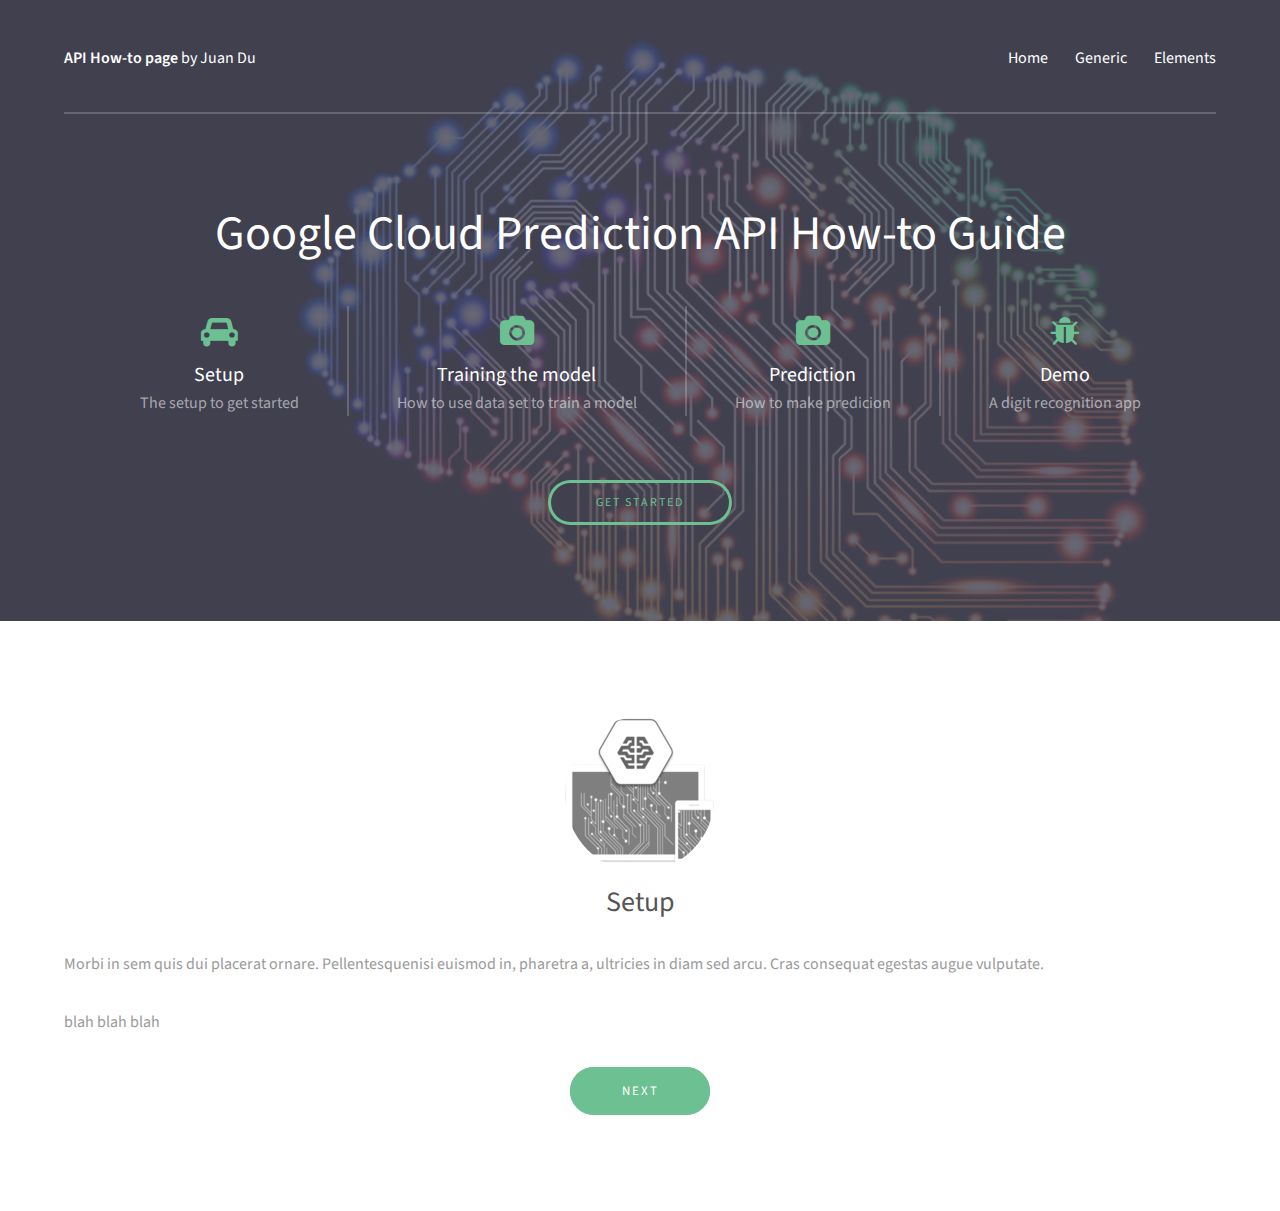
==== commit 39e08b4a: "fix the style issue on homepage" ====
--- a/index.html
+++ b/index.html
@@ -27,34 +27,34 @@
   					</header>
 
   					<div class="flex ">
-              <a href=#setup>
-  						<div>
+              <!--<a href=#setup>-->
+  						<div><a href=#setup>
   							<span class="icon fa-car"></span>
   							<h3>Setup</h3>
-  							<p>The setup to get started</p>
-  						</div></a>
+  							 <p>The setup to get started</p></a>
+  						</div>
 
-              <a href="training.html">
-  						<div>
+
+  						<div><a href="training.html">
   							<span class="icon fa-camera"></span>
   							<h3>Training the model</h3>
-  							<p>How to use data set to train a model</p>
+  							<p>How to use data set to train a model</p></a>
   						</div>
-            </a>
 
-            <a href="predict.html">
-              <div>
+
+            <!--<a href="predict.html">-->
+              <div><a href="predict.html">
                 <span class="icon fa-camera"></span>
                 <h3>Prediction</h3>
-                <p>How to make predicion</p>
-              </div></a>
+                <p>How to make predicion</p></a>
+              </div>
 
-              <a href="demo.html">
-  						<div>
+              <!--<a href="demo.html">-->
+  						<div><a href="demo.html">
   							<span class="icon fa-bug"></span>
   							<h3>Demo</h3>
-  							<p>A digit recognition app</p>
-  						</div></a>
+  							<p>A digit recognition app</p></a>
+  						</div>
 
   					</div>
 
@@ -85,6 +85,6 @@
     				</div>
     			</section>
 
-    
+
   </body>
 </html>
--- a/assets/css/main.css
+++ b/assets/css/main.css
@@ -1639,6 +1639,9 @@
 		color: #6cc091;
 		text-decoration: underline;
 	}*/
+		a:-webkit-any-link{
+			text-decoration:none !important;
+		}
 
 		a:hover {
 			text-decoration: none;
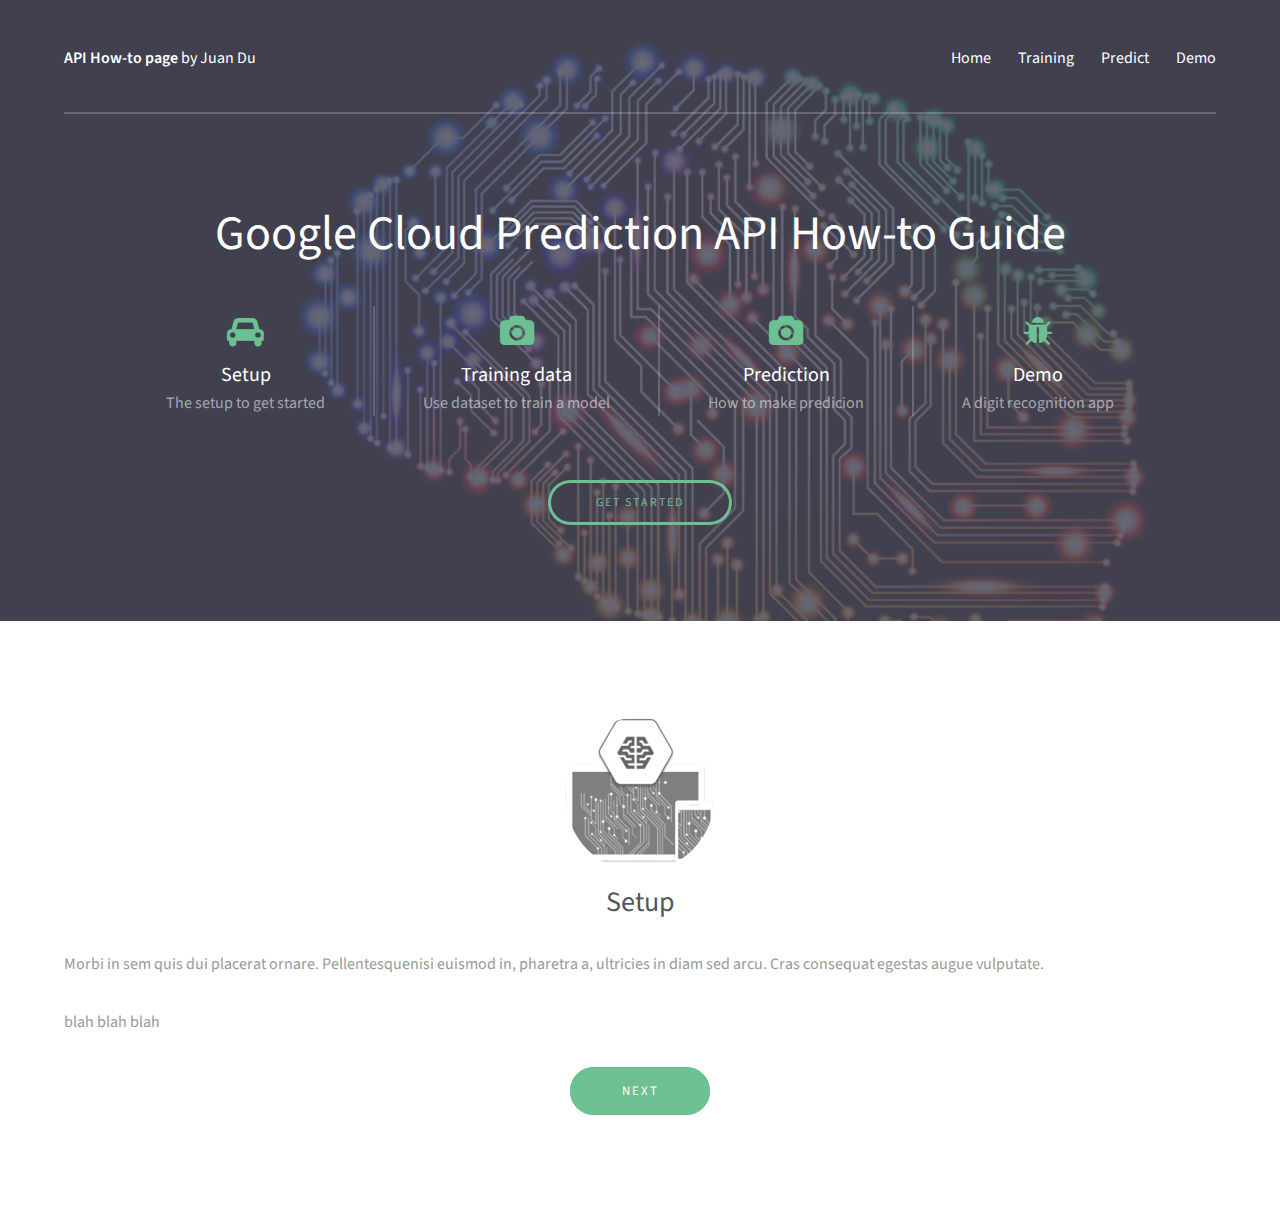
==== commit 150cb064: "fix the style issue on homepage" ====
--- a/index.html
+++ b/index.html
@@ -13,8 +13,9 @@
           <a href="index.html" class="logo"><strong>API How-to page</strong> by Juan Du</a>
           <nav id="nav">
             <a href="index.html">Home</a>
-            <a href="generic.html">Generic</a>
-            <a href="elements.html">Elements</a>
+            <a href="training.html">Training</a>
+            <a href="predict.html">Predict</a>
+            <a href="demo.html">Demo</a>
           </nav>
           <a href="#navPanel" class="navPanelToggle"><span class="fa fa-bars"></span></a>
         </div>
@@ -37,8 +38,8 @@
 
   						<div><a href="training.html">
   							<span class="icon fa-camera"></span>
-  							<h3>Training the model</h3>
-  							<p>How to use data set to train a model</p></a>
+  							<h3>Training data</h3>
+  							<p>Use dataset to train a model</p></a>
   						</div>
 
 
--- a/assets/css/main.css
+++ b/assets/css/main.css
@@ -3015,7 +3015,7 @@
 		@media screen and (max-width: 1680px) {
 
 			#banner .flex div {
-				padding: 0 6em;
+				padding: 0 5em;
 			}
 
 		}
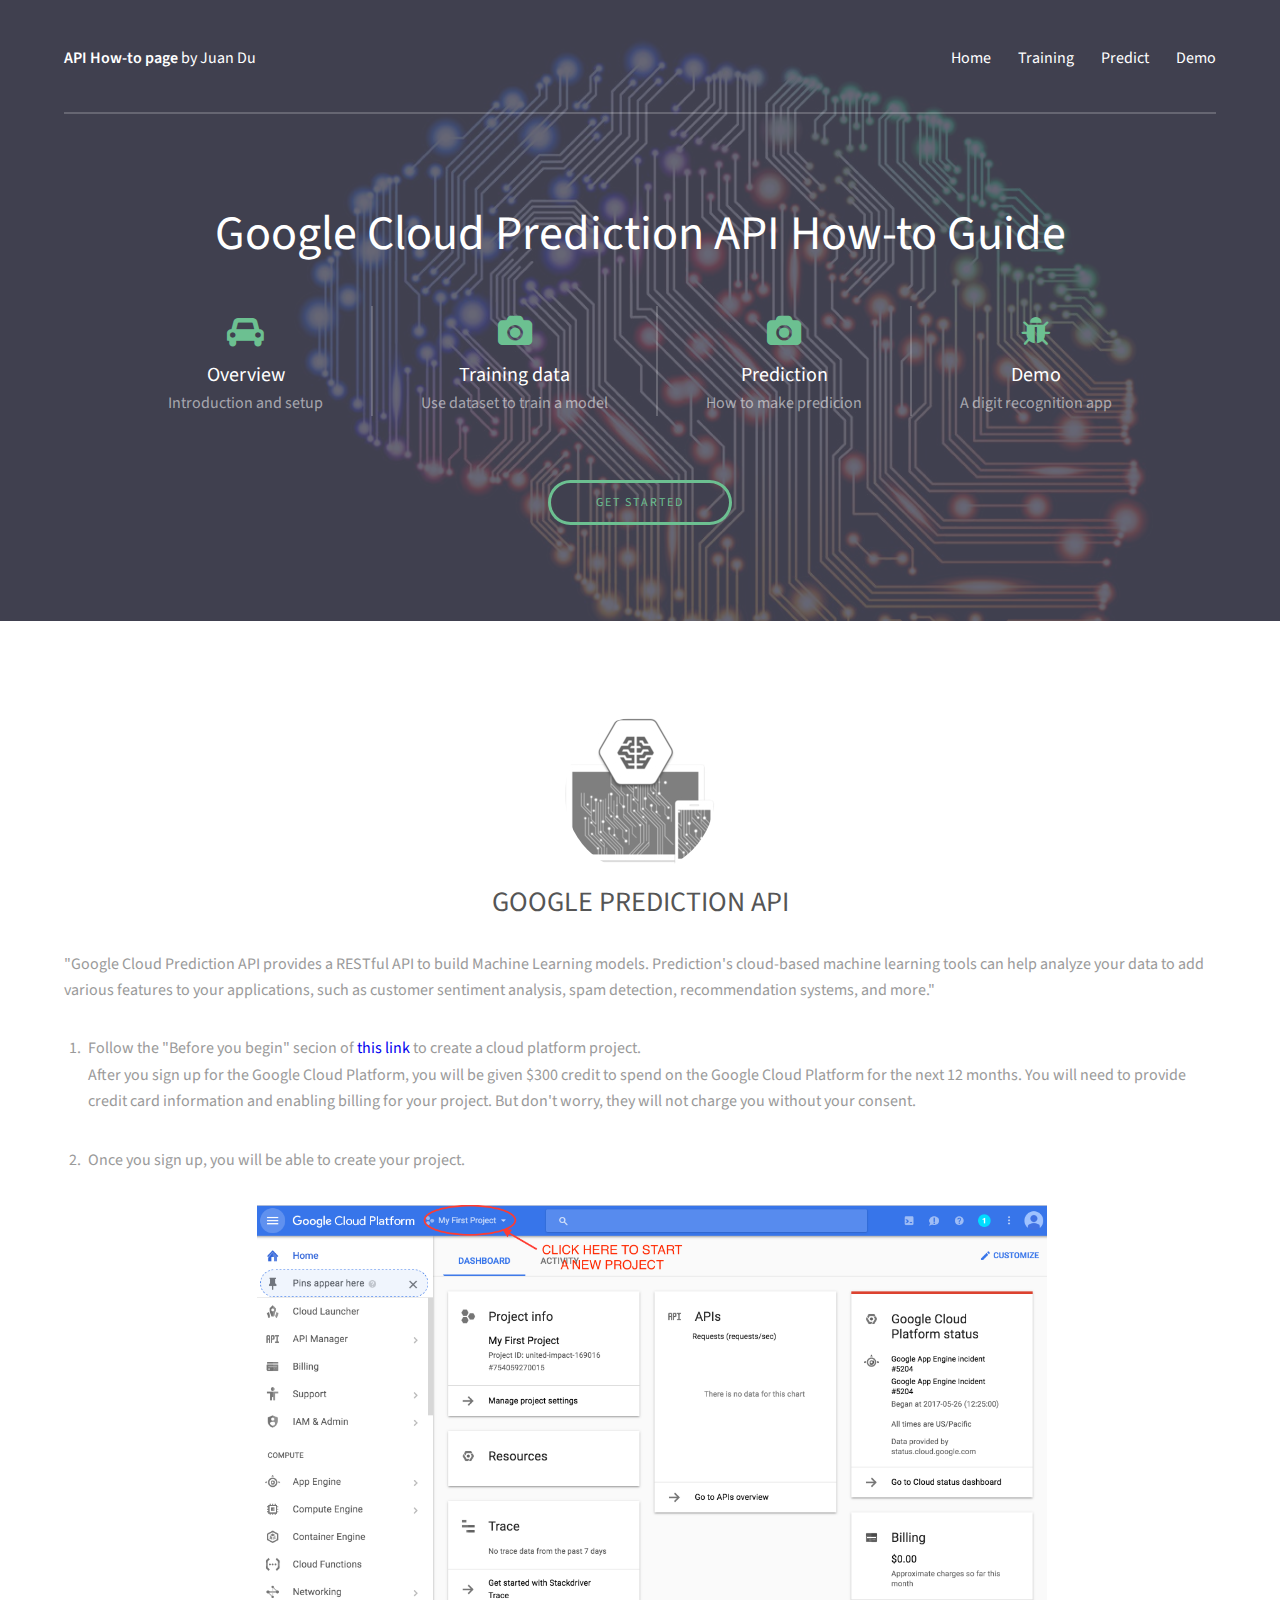
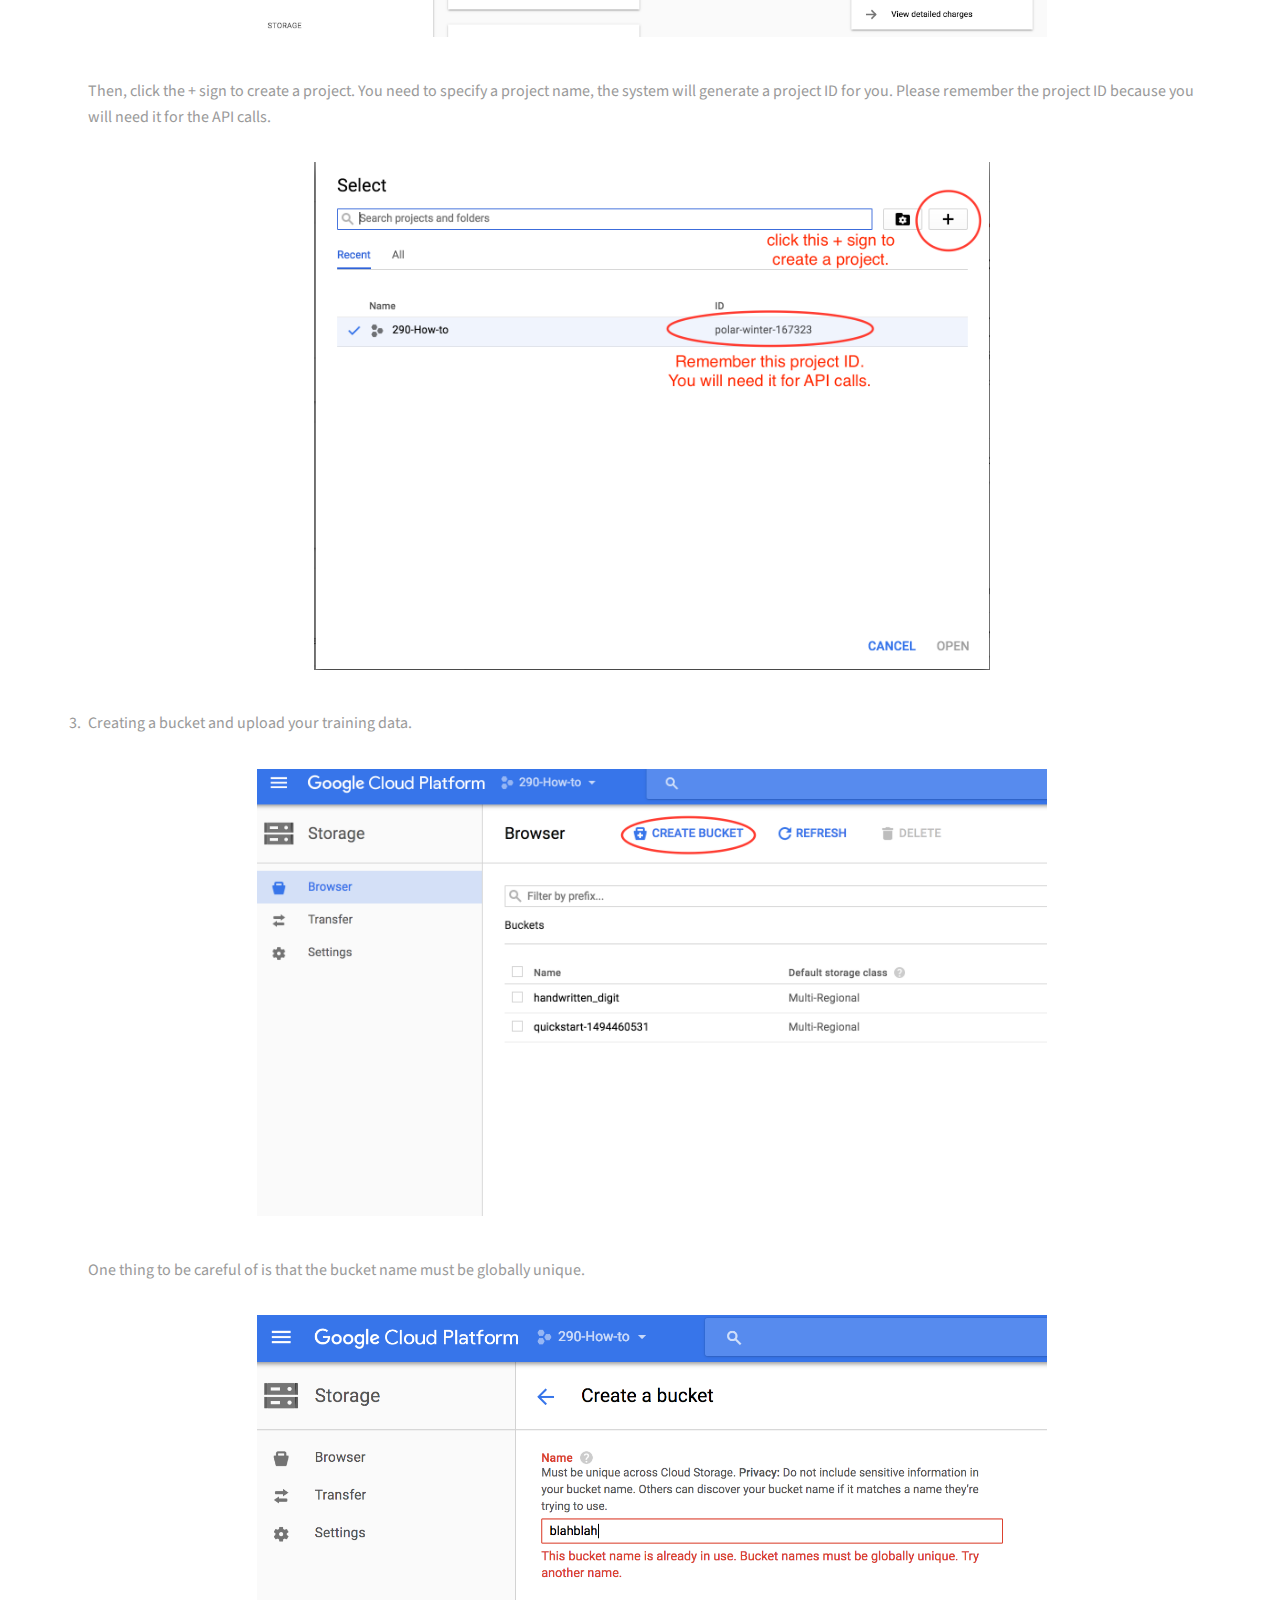
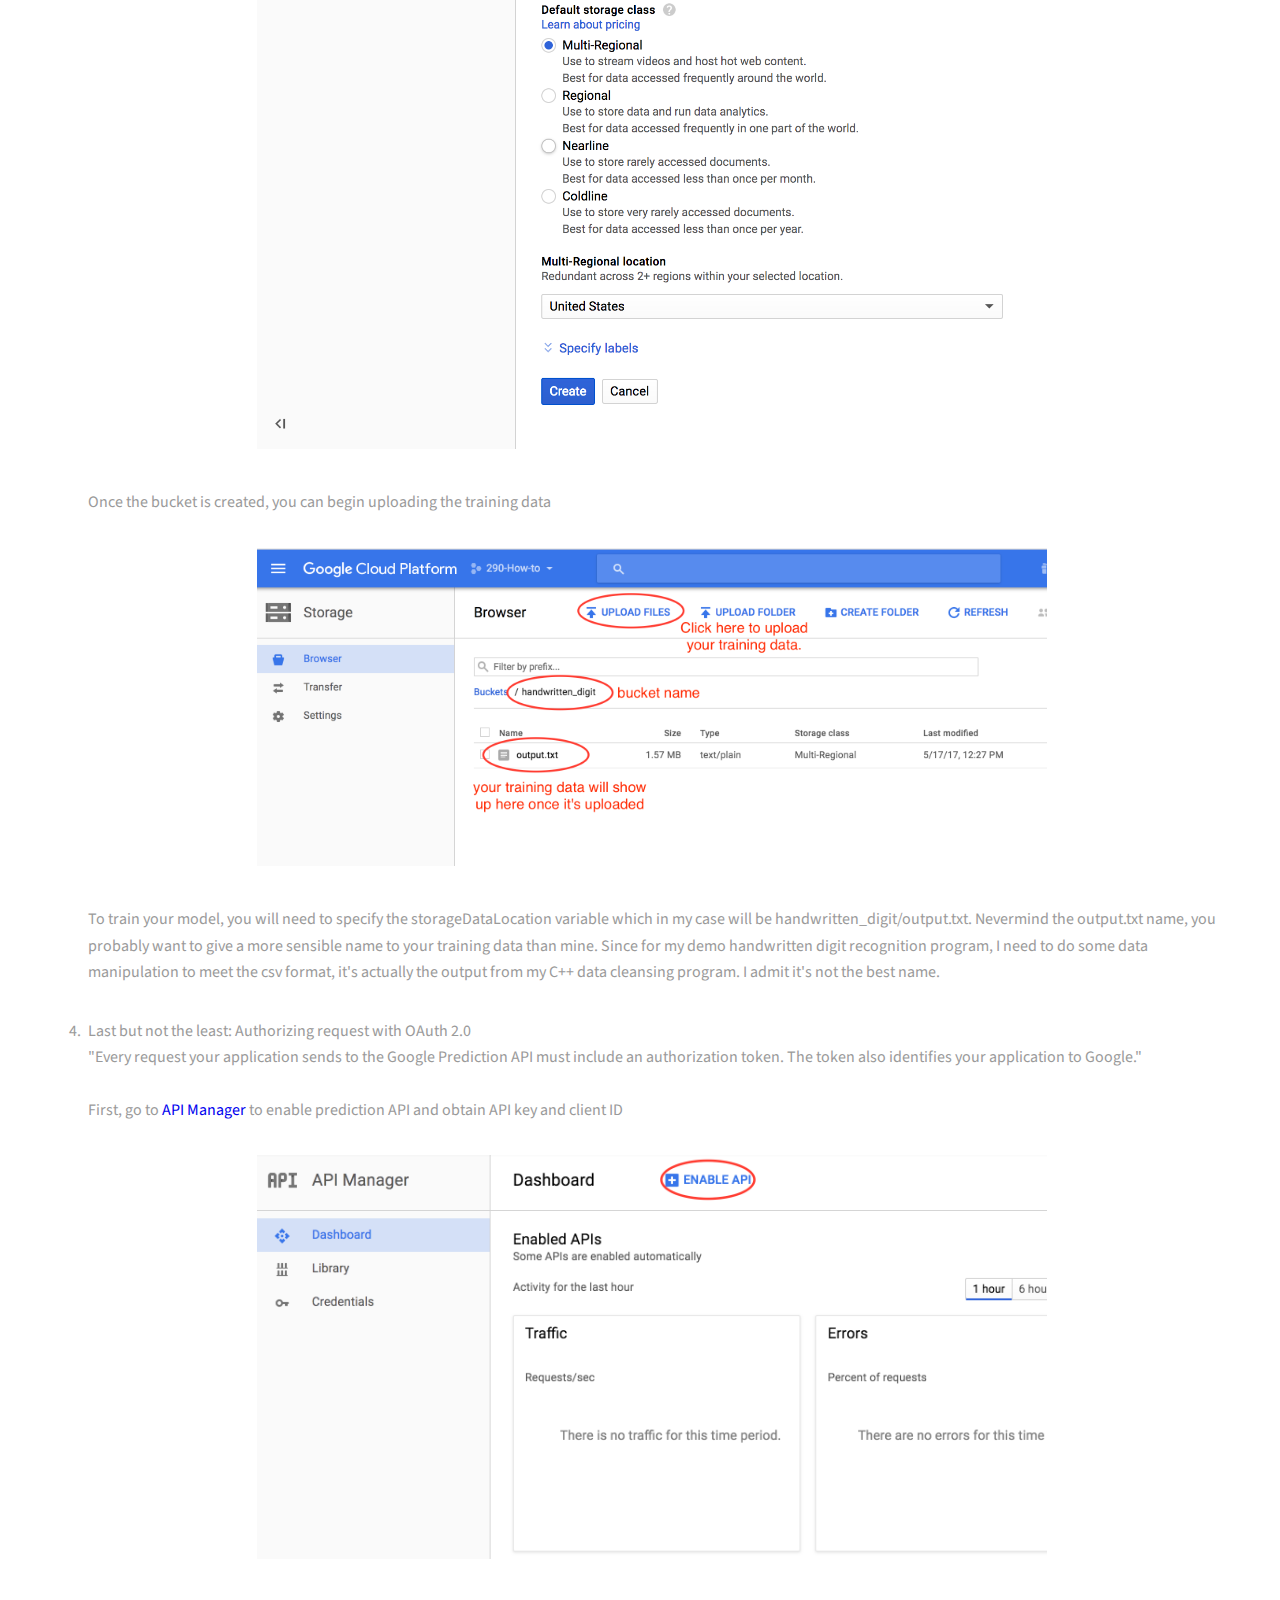
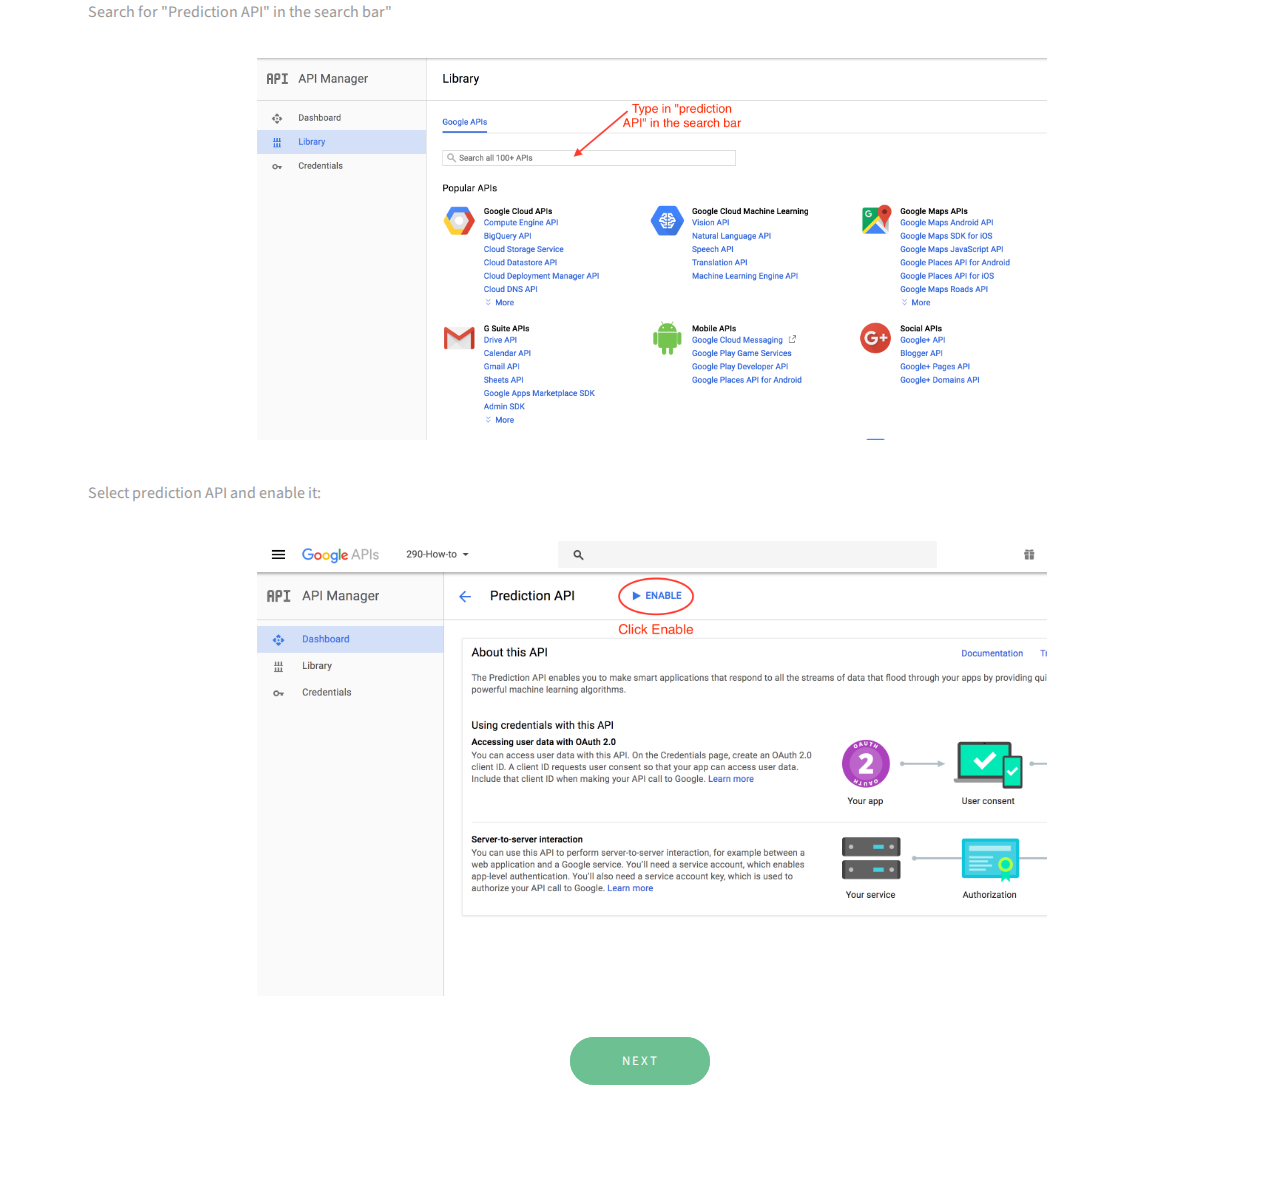
==== commit 4981220f: "Setup page almost finished" ====
--- a/index.html
+++ b/index.html
@@ -31,8 +31,8 @@
               <!--<a href=#setup>-->
   						<div><a href=#setup>
   							<span class="icon fa-car"></span>
-  							<h3>Setup</h3>
-  							 <p>The setup to get started</p></a>
+  							<h3>Overview</h3>
+  							 <p>Introduction and setup</p></a>
   						</div>
 
 
@@ -73,10 +73,44 @@
     								<img src="images/pic01.jpg" alt="Pic 01" />
     							</div>
     							<header>
-    								<h3>Setup</h3>
+    								<h3>GOOGLE PREDICTION API</h3>
     							</header>
-    							<p class="mainbody">Morbi in sem quis dui placerat ornare. Pellentesquenisi euismod in, pharetra a, ultricies in diam sed arcu. Cras consequat  egestas augue vulputate.</p>
-                  <p class="mainbody">blah blah blah </p>
+
+    							<p class="mainbody">"Google Cloud Prediction API provides a RESTful API to build Machine Learning models. Prediction's cloud-based machine learning tools can help analyze your data to add various features to your applications, such as customer sentiment analysis, spam detection, recommendation systems, and more."</p>
+                  <ol class="mainbody">
+                    <li>Follow the "Before you begin" secion of <a href="https://cloud.google.com/prediction/docs/quickstart" target="_blank">this link</a> to create a cloud platform project.<br>
+                      <p class="mainbody">After you sign up for the Google Cloud Platform, you will be given $300 credit to spend on the Google Cloud Platform for the next 12 months.
+                                          You will need to provide credit card information and enabling billing for your project. But don't worry, they will not charge you without your consent.<br>
+                                        </p></li>
+                    <li>Once you sign up, you will be able to create your project. <br>
+                      <p class="mainbody"><center><img src="images/create_project.png" style="width: 70%; height: 70%" align="middle" /></center></p>
+                      <p>Then, click the + sign to create a project. You need to specify a project name, the system will generate a project ID for you.
+                        Please remember the project ID because you will need it for the API calls.
+                    <p class="mainbody"><center><img src="images/project_ID.png" style="width: 60%; height: 60%" align="middle" /></center></p></li>
+
+
+                    <li>Creating a bucket and upload your training data. <br>
+                      <p class="mainbody"><center><img src="images/create_bucket.png" style="width: 70%; height: 70%" align="middle" /></center></p>
+                      <p>One thing to be careful of is that the bucket name must be globally unique.</p>
+                      <p class="mainbody"><center><img src="images/bucket_unique.png" style="width: 70%; height: 70%" align="middle" /></center></p>
+                      <p>Once the bucket is created, you can begin uploading the training data</p>
+                      <p class="mainbody"><center><img src="images/upload_data.png" style="width: 70%; height: 70%" align="middle" /></center></p>
+                      <p>To train your model, you will need to specify the storageDataLocation variable which in my case will
+                      be handwritten_digit/output.txt. Nevermind the output.txt name, you probably want to give a more sensible name to your training data than mine.
+                      Since for my demo handwritten digit recognition program, I need to do some data manipulation to meet the csv format,
+                      it's actually the output from my C++ data cleansing program. I admit it's not the best name.</p>
+                    <li>Last but not the least: Authorizing request with OAuth 2.0
+                    <p>"Every request your application sends to the Google Prediction API must include an authorization token. The token also identifies your application to Google."<br><br>
+                       First, go to <a href="https://console.developers.google.com/" target="_blank">API Manager</a> to enable prediction API and obtain API key and client ID </p>
+
+                    <p class="mainbody"><center><img src="images/enable_API.png" style="width: 70%; height: 70%" title="Enable Google Prediction API" /></center></p>
+
+                    <p class="mainbody">Search for "Prediction API" in the search bar"<center><img src="images/search_prediction.png" style="width: 70%; height: 70%" title="Enable Google Prediction API" /></center></p>
+                    <p class="mainbody">Select prediction API and enable it:<center><img src="images/click_enable.png" style="width: 70%; height: 70%" title="Enable Google Prediction API" /></center></p>
+                    </li>
+                  </ol>
+
+
                   <footer>
     								<a href="training.html" class="button special small">Next</a>
     							</footer>
--- a/assets/css/main.css
+++ b/assets/css/main.css
@@ -10,13 +10,24 @@
 
 /* Reset */
 
-	html, body, div, span, applet, object, iframe, h1, h2, h3, h4, h5, h6, p, blockquote, pre, a, abbr, acronym, address, big, cite, code, del, dfn, em, img, ins, kbd, q, s, samp, small, strike, strong, sub, sup, tt, var, b, u, i, center, dl, dt, dd, ol, ul, li, fieldset, form, label, legend, table, caption, tbody, tfoot, thead, tr, th, td, article, aside, canvas, details, embed, figure, figcaption, footer, header, hgroup, menu, nav, output, ruby, section, summary, time, mark, audio, video {
+	html, body, div, span, applet, object, iframe, h1, h2, h3, h4, h5, h6, p, blockquote, pre, a, abbr, acronym, address, big, cite, code, del, dfn, em, img, ins, kbd, q, s, samp, small, strike, strong, sub, sup, tt, var, b, u, i, center, dl, dt, dd, ol, ul, li, fieldset, form, label, legend, table, caption, tbody, tfoot, thead, tr, th, td, article, aside, details, embed, figure, figcaption, footer, header, hgroup, menu, nav, output, ruby, section, summary, time, mark, audio, video {
 		margin: 0;
 		padding: 0;
 		border: 0;
 		font-size: 100%;
 		font: inherit;
 		vertical-align: baseline;
+	}
+	canvas {
+		display: block;
+		border: 1px solid black;
+		margin: 10px auto 0px;
+		padding-bottom:20px;
+		align-center:
+	}
+.canvas2{
+		width: 16px;
+		height:16px;
 	}
 
 	article, aside, details, figcaption, figure, footer, header, hgroup, menu, nav, section {
@@ -3015,7 +3026,7 @@
 		@media screen and (max-width: 1680px) {
 
 			#banner .flex div {
-				padding: 0 5em;
+				padding: 0 6em;
 			}
 
 		}
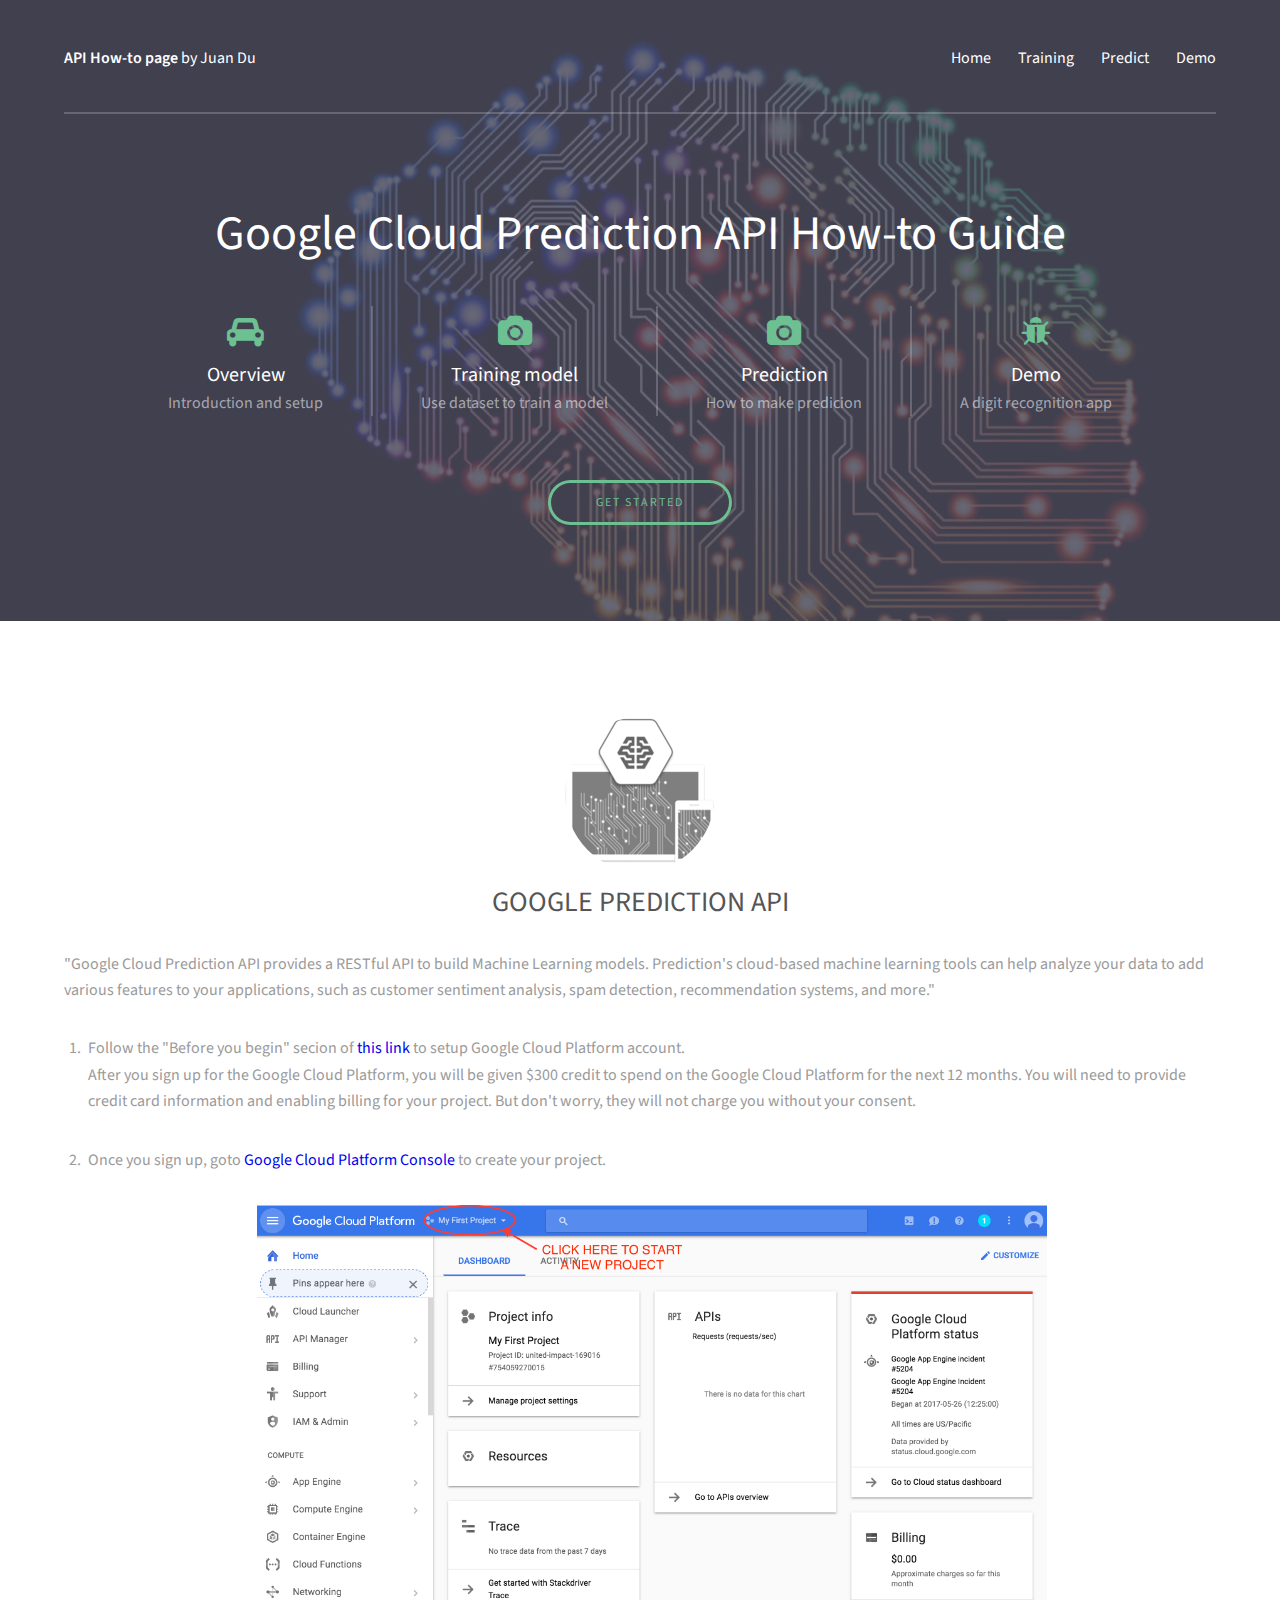
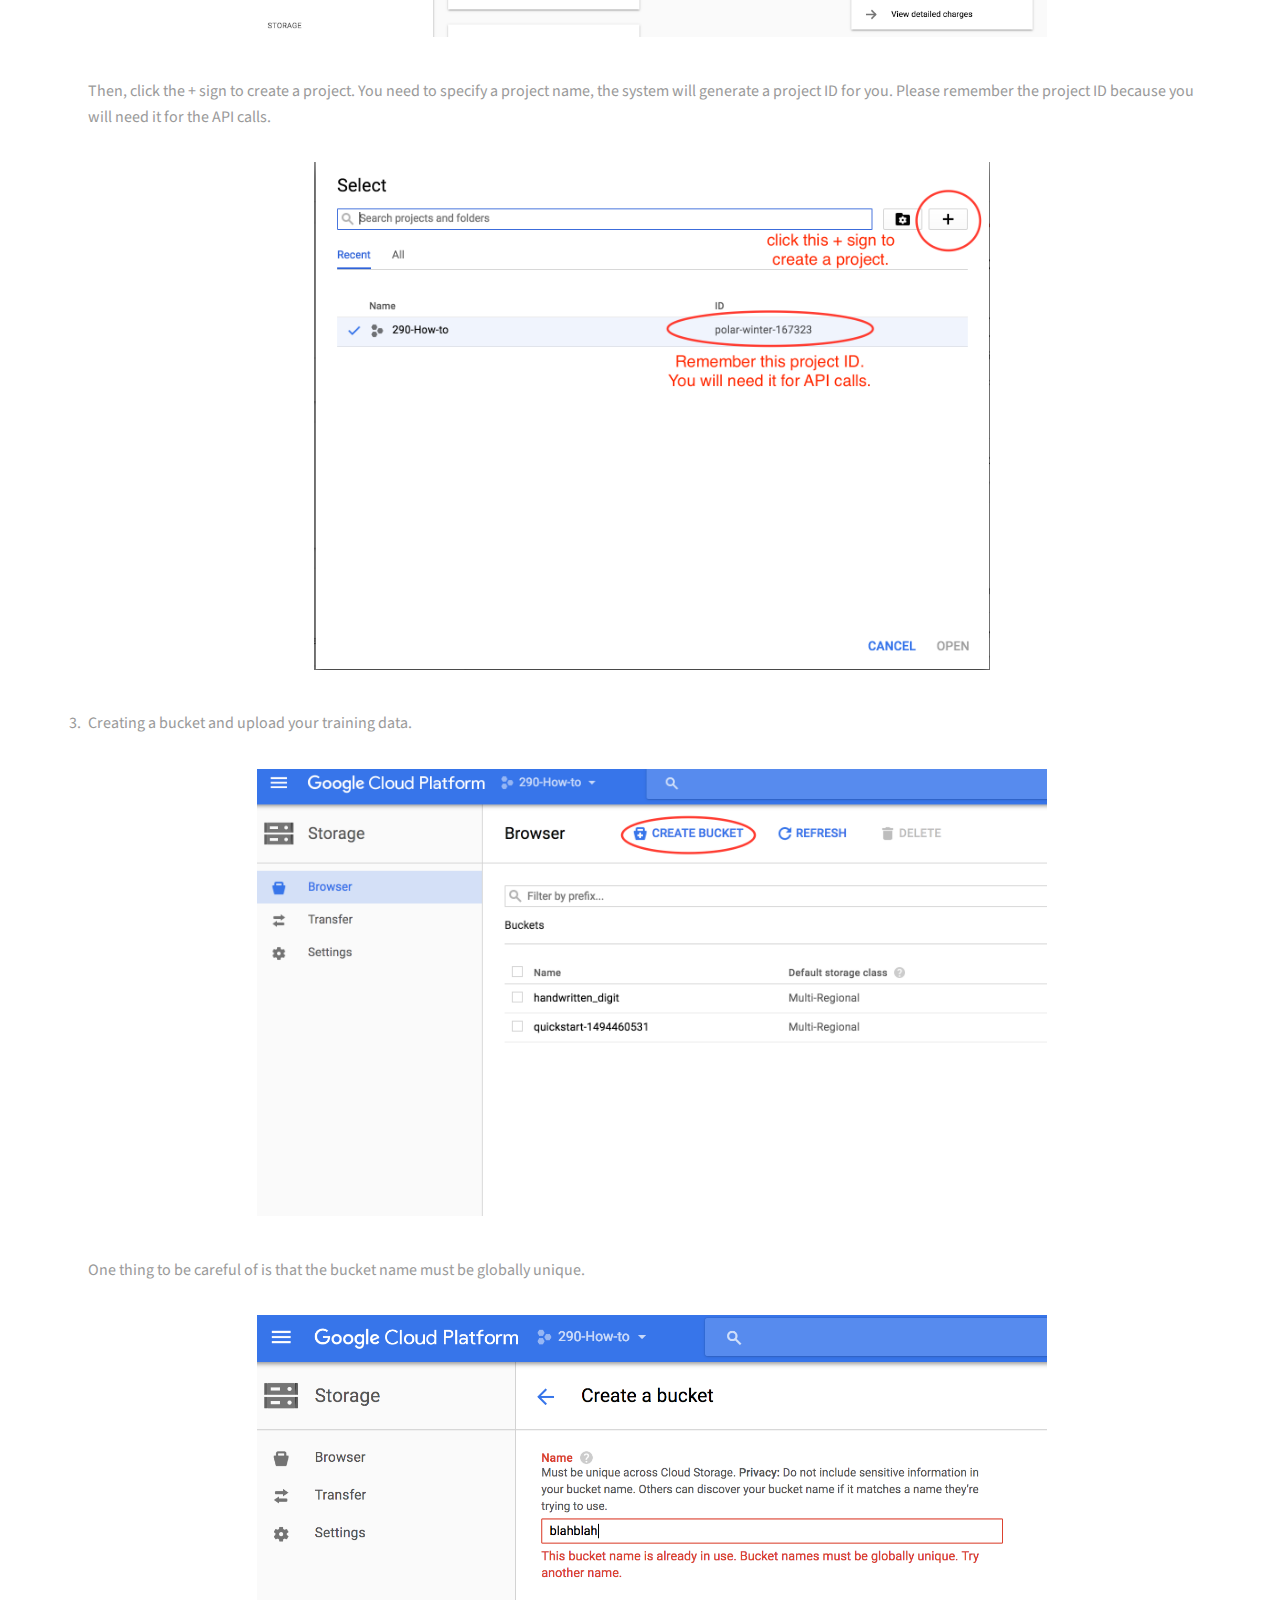
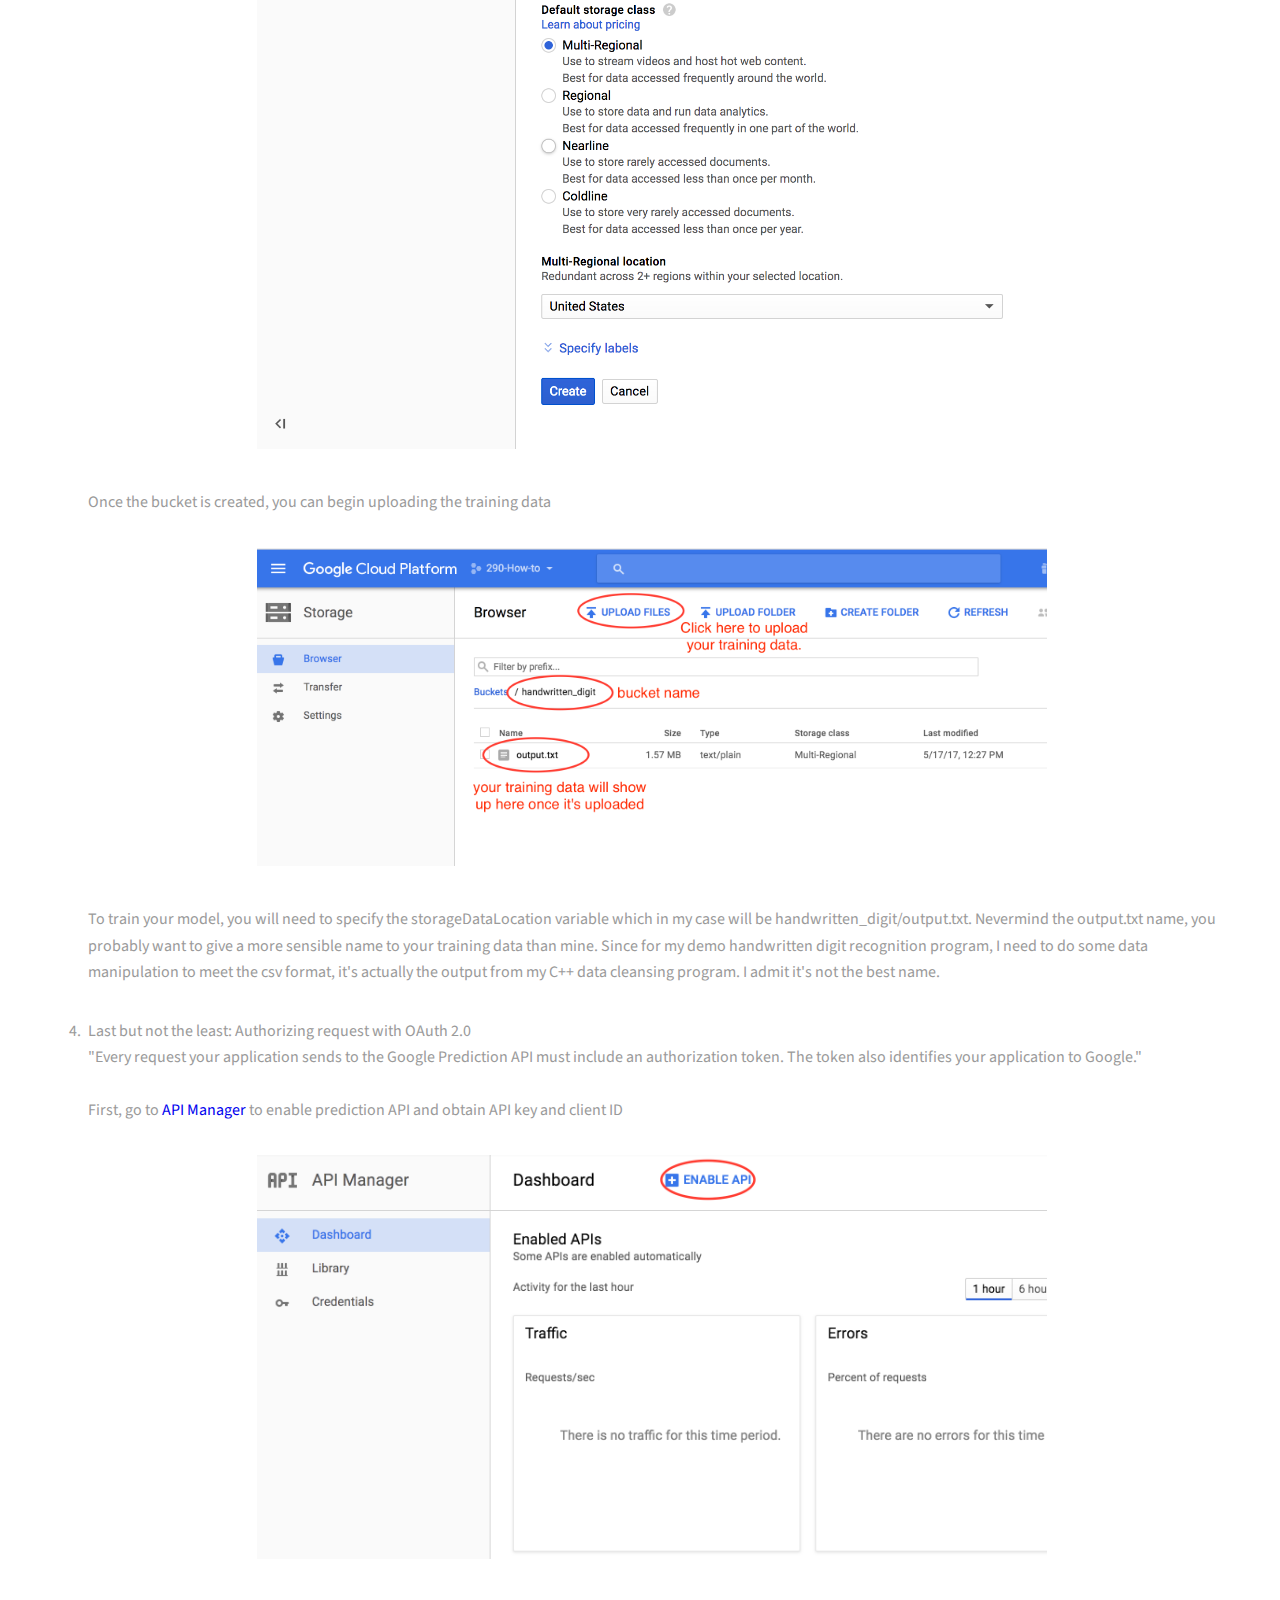
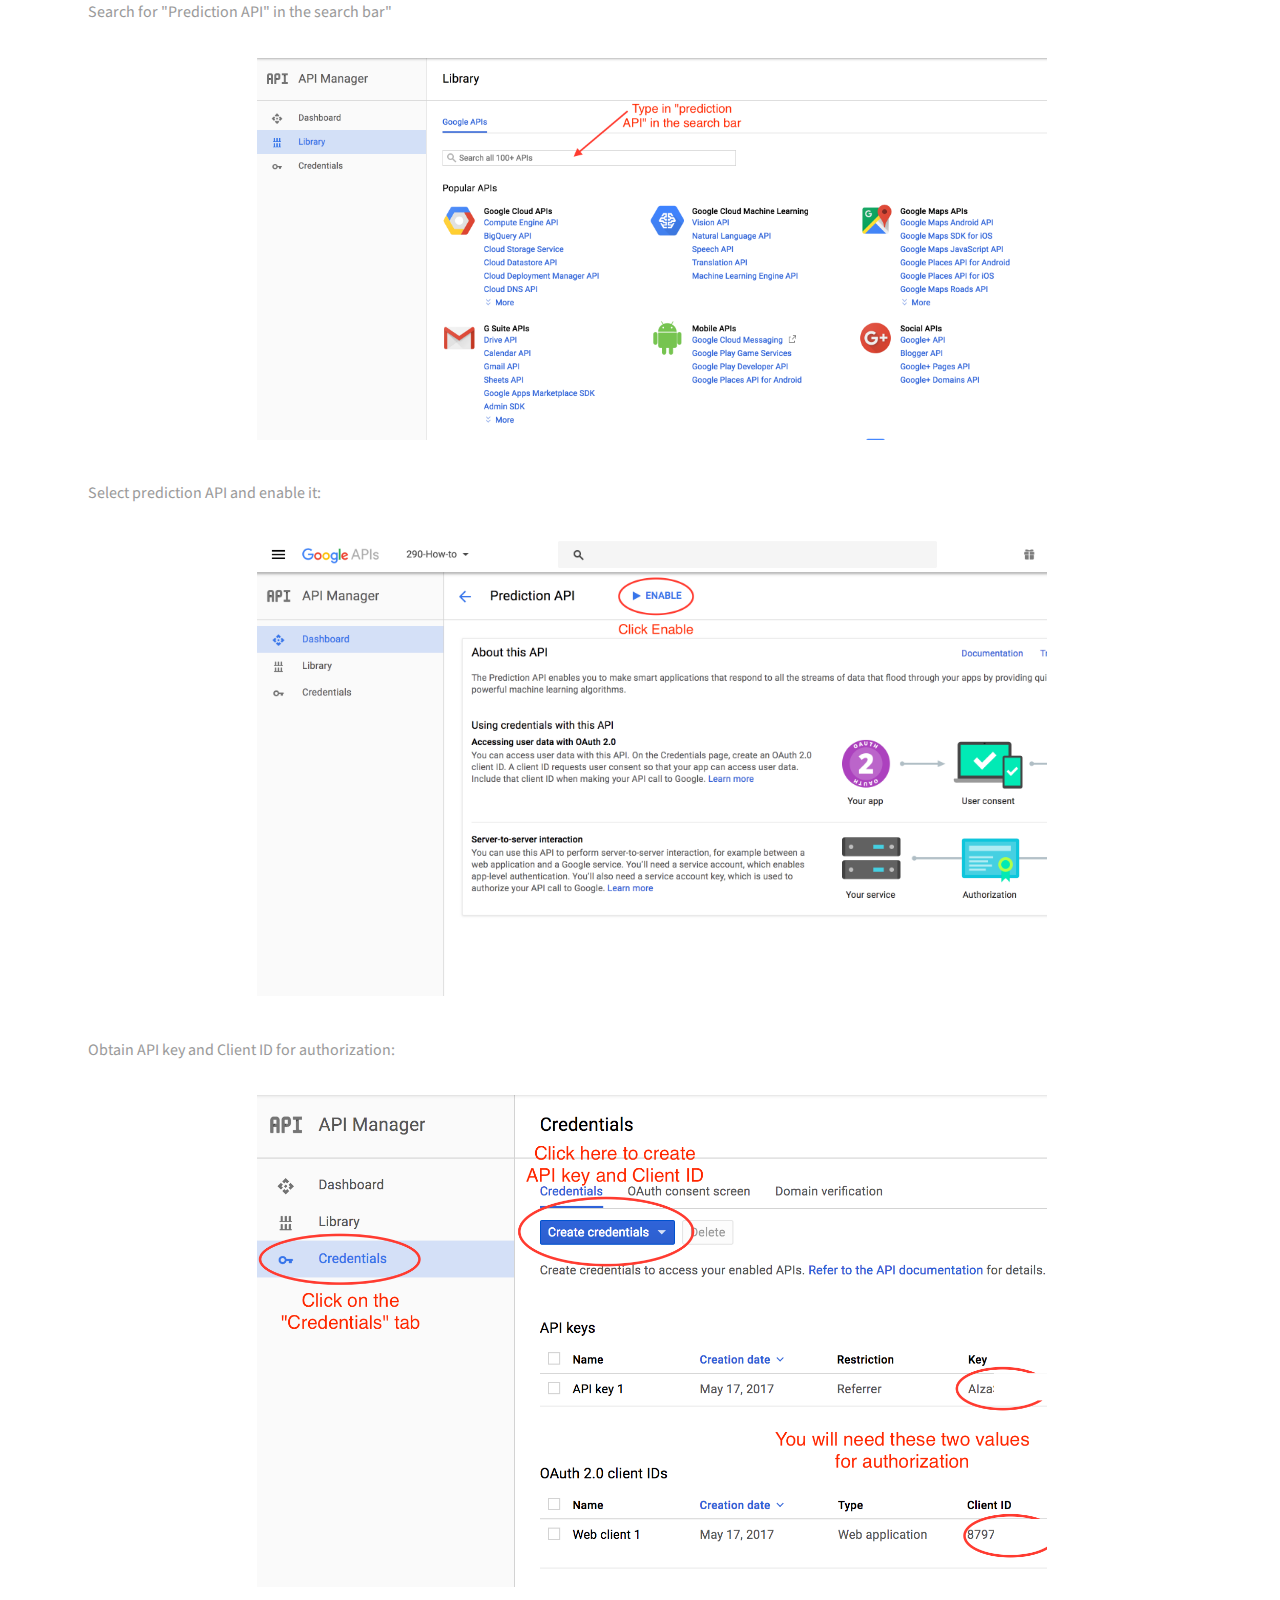
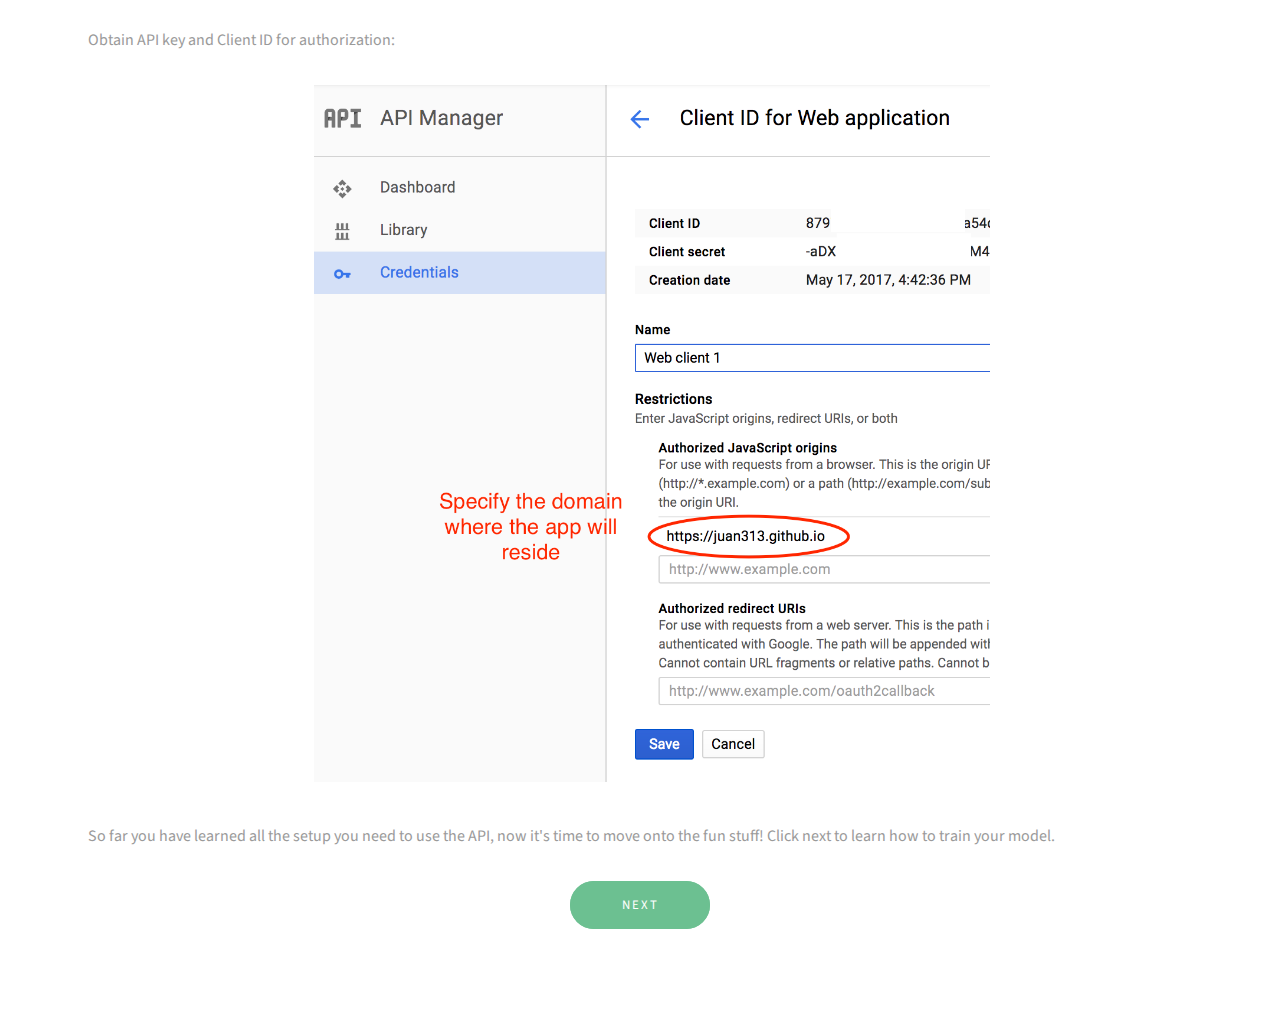
==== commit 5117962e: "Almost finish training page" ====
--- a/index.html
+++ b/index.html
@@ -13,7 +13,7 @@
           <a href="index.html" class="logo"><strong>API How-to page</strong> by Juan Du</a>
           <nav id="nav">
             <a href="index.html">Home</a>
-            <a href="training.html">Training</a>
+            <a href="training.html#training">Training</a>
             <a href="predict.html">Predict</a>
             <a href="demo.html">Demo</a>
           </nav>
@@ -36,9 +36,9 @@
   						</div>
 
 
-  						<div><a href="training.html">
+  						<div><a href="training.html#training">
   							<span class="icon fa-camera"></span>
-  							<h3>Training data</h3>
+  							<h3>Training model</h3>
   							<p>Use dataset to train a model</p></a>
   						</div>
 
@@ -78,11 +78,11 @@
 
     							<p class="mainbody">"Google Cloud Prediction API provides a RESTful API to build Machine Learning models. Prediction's cloud-based machine learning tools can help analyze your data to add various features to your applications, such as customer sentiment analysis, spam detection, recommendation systems, and more."</p>
                   <ol class="mainbody">
-                    <li>Follow the "Before you begin" secion of <a href="https://cloud.google.com/prediction/docs/quickstart" target="_blank">this link</a> to create a cloud platform project.<br>
+                    <li>Follow the "Before you begin" secion of <a href="https://cloud.google.com/prediction/docs/quickstart" target="_blank">this link</a> to setup Google Cloud Platform account.<br>
                       <p class="mainbody">After you sign up for the Google Cloud Platform, you will be given $300 credit to spend on the Google Cloud Platform for the next 12 months.
                                           You will need to provide credit card information and enabling billing for your project. But don't worry, they will not charge you without your consent.<br>
                                         </p></li>
-                    <li>Once you sign up, you will be able to create your project. <br>
+                    <li>Once you sign up, goto <a href="https://console.cloud.google.com/home/dashboard" target="_blank">Google Cloud Platform Console</a> to create your project. <br>
                       <p class="mainbody"><center><img src="images/create_project.png" style="width: 70%; height: 70%" align="middle" /></center></p>
                       <p>Then, click the + sign to create a project. You need to specify a project name, the system will generate a project ID for you.
                         Please remember the project ID because you will need it for the API calls.
@@ -107,12 +107,15 @@
 
                     <p class="mainbody">Search for "Prediction API" in the search bar"<center><img src="images/search_prediction.png" style="width: 70%; height: 70%" title="Enable Google Prediction API" /></center></p>
                     <p class="mainbody">Select prediction API and enable it:<center><img src="images/click_enable.png" style="width: 70%; height: 70%" title="Enable Google Prediction API" /></center></p>
+                    <p class="mainbody">Obtain API key and Client ID for authorization:<center><img src="images/API_KEY.png" style="width: 70%; height: 70%" title="Enable Google Prediction API" /></center></p>
+                    <p class="mainbody">Obtain API key and Client ID for authorization:<center><img src="images/Client_ID.png" style="width: 60%; height: 60%" title="Enable Google Prediction API" /></center></p>
+                    <p class="mainbody">So far you have learned all the setup you need to use the API, now it's time to move onto the fun stuff! Click next to learn how to train your model.</p>
                     </li>
                   </ol>
 
 
                   <footer>
-    								<a href="training.html" class="button special small">Next</a>
+    								<a href="training.html#training" class="button special small">Next</a>
     							</footer>
     						</article>
 
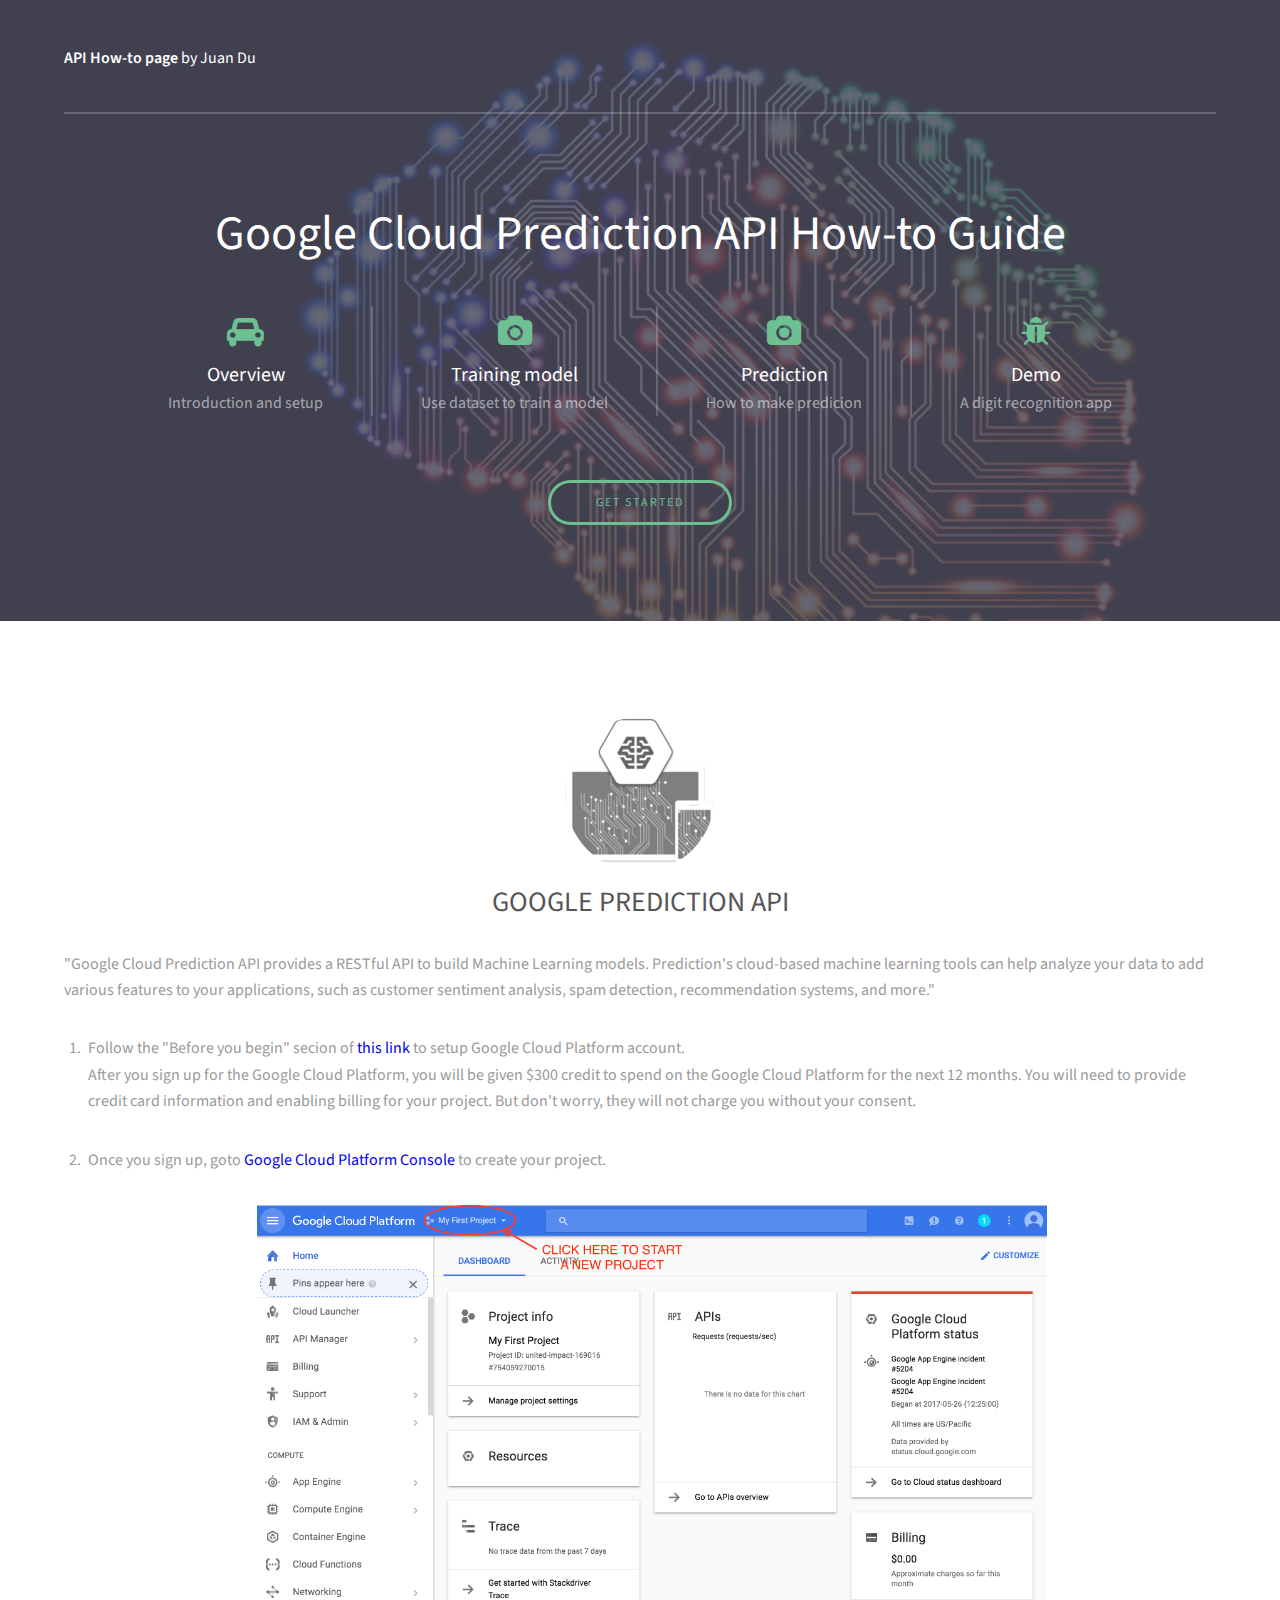
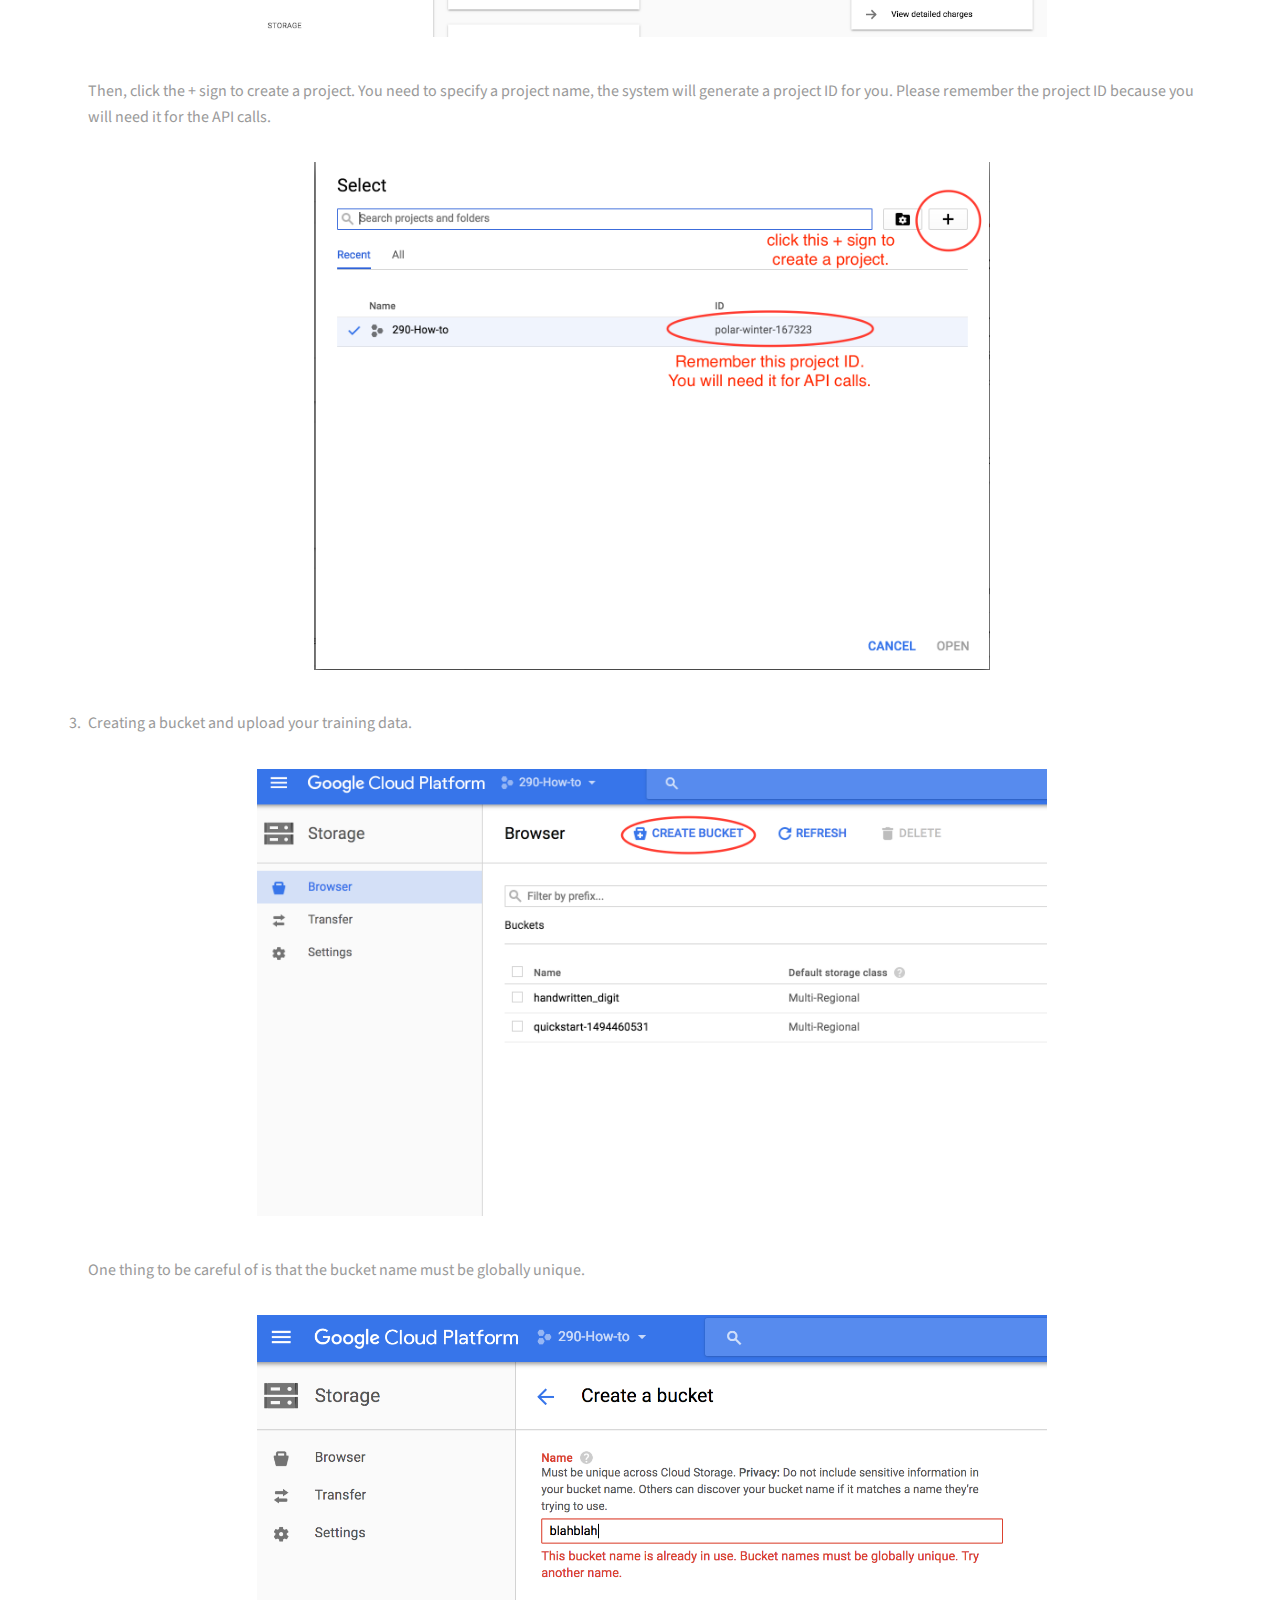
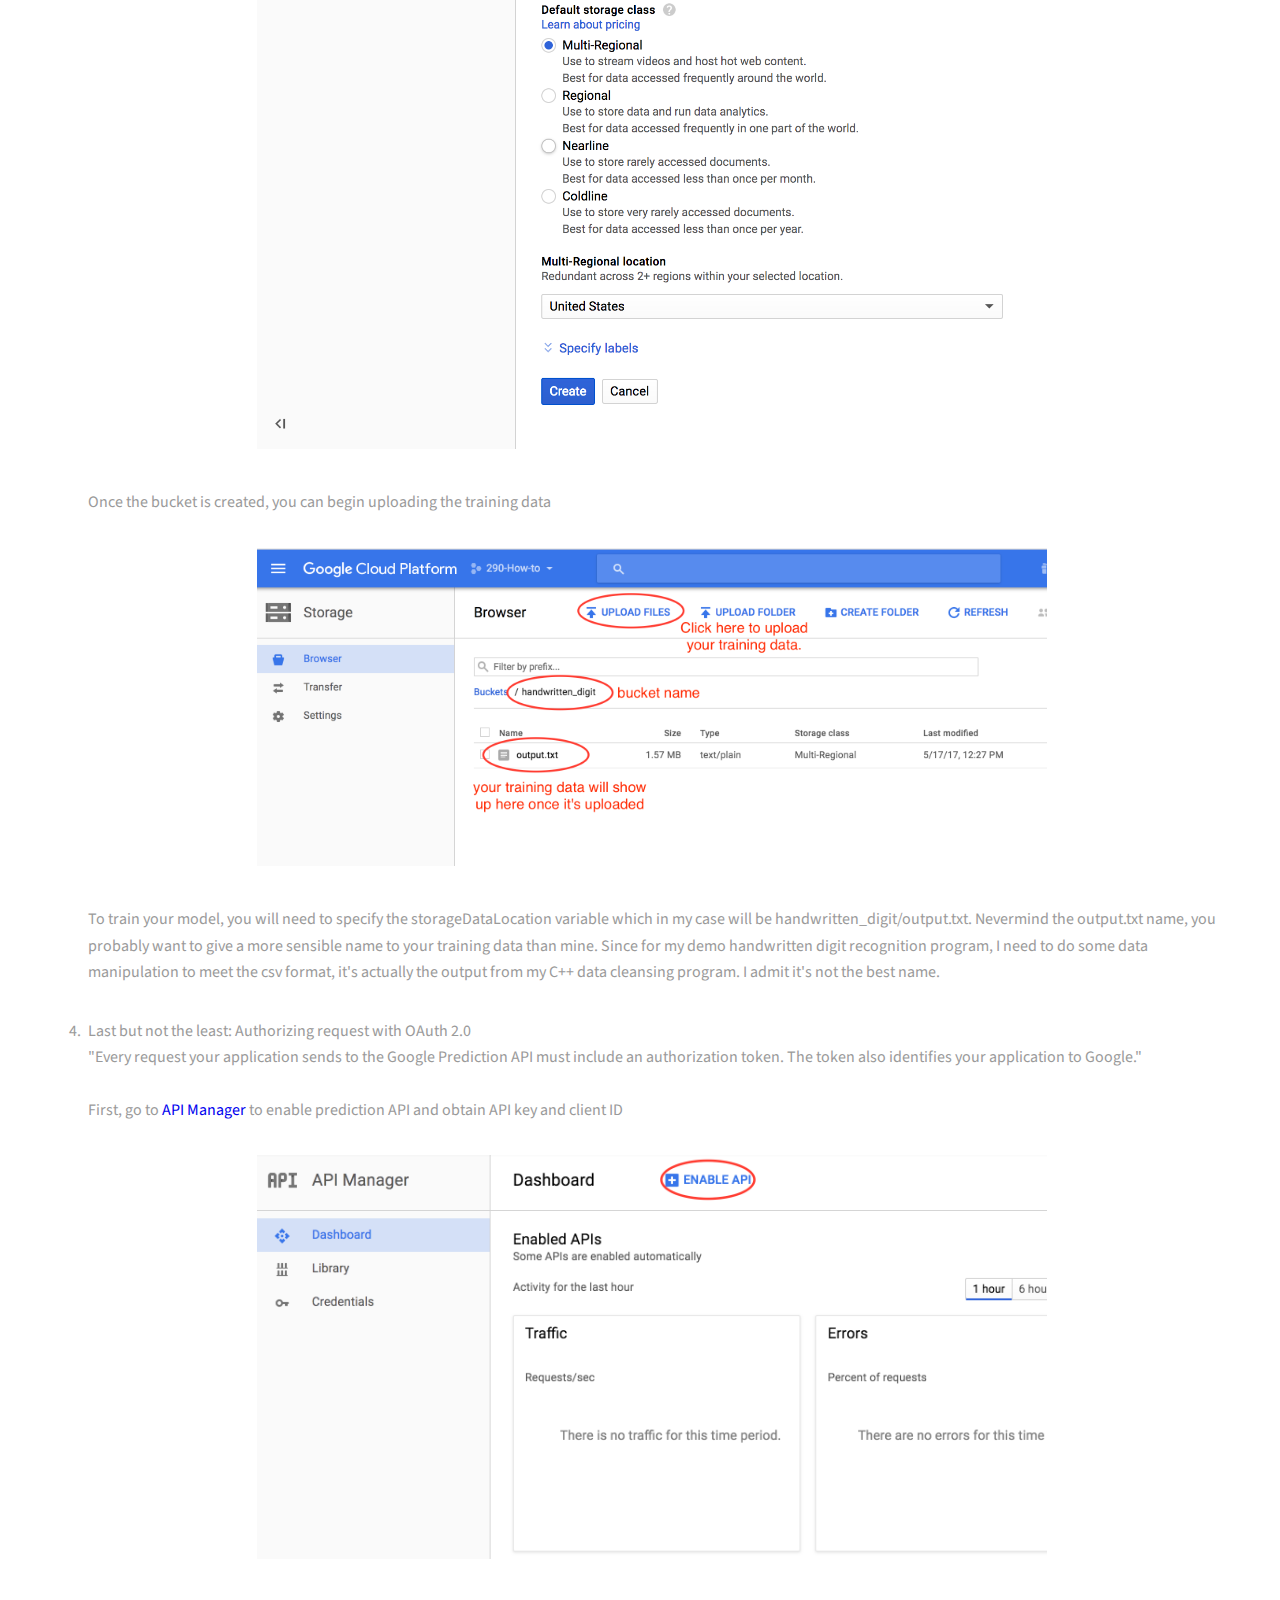
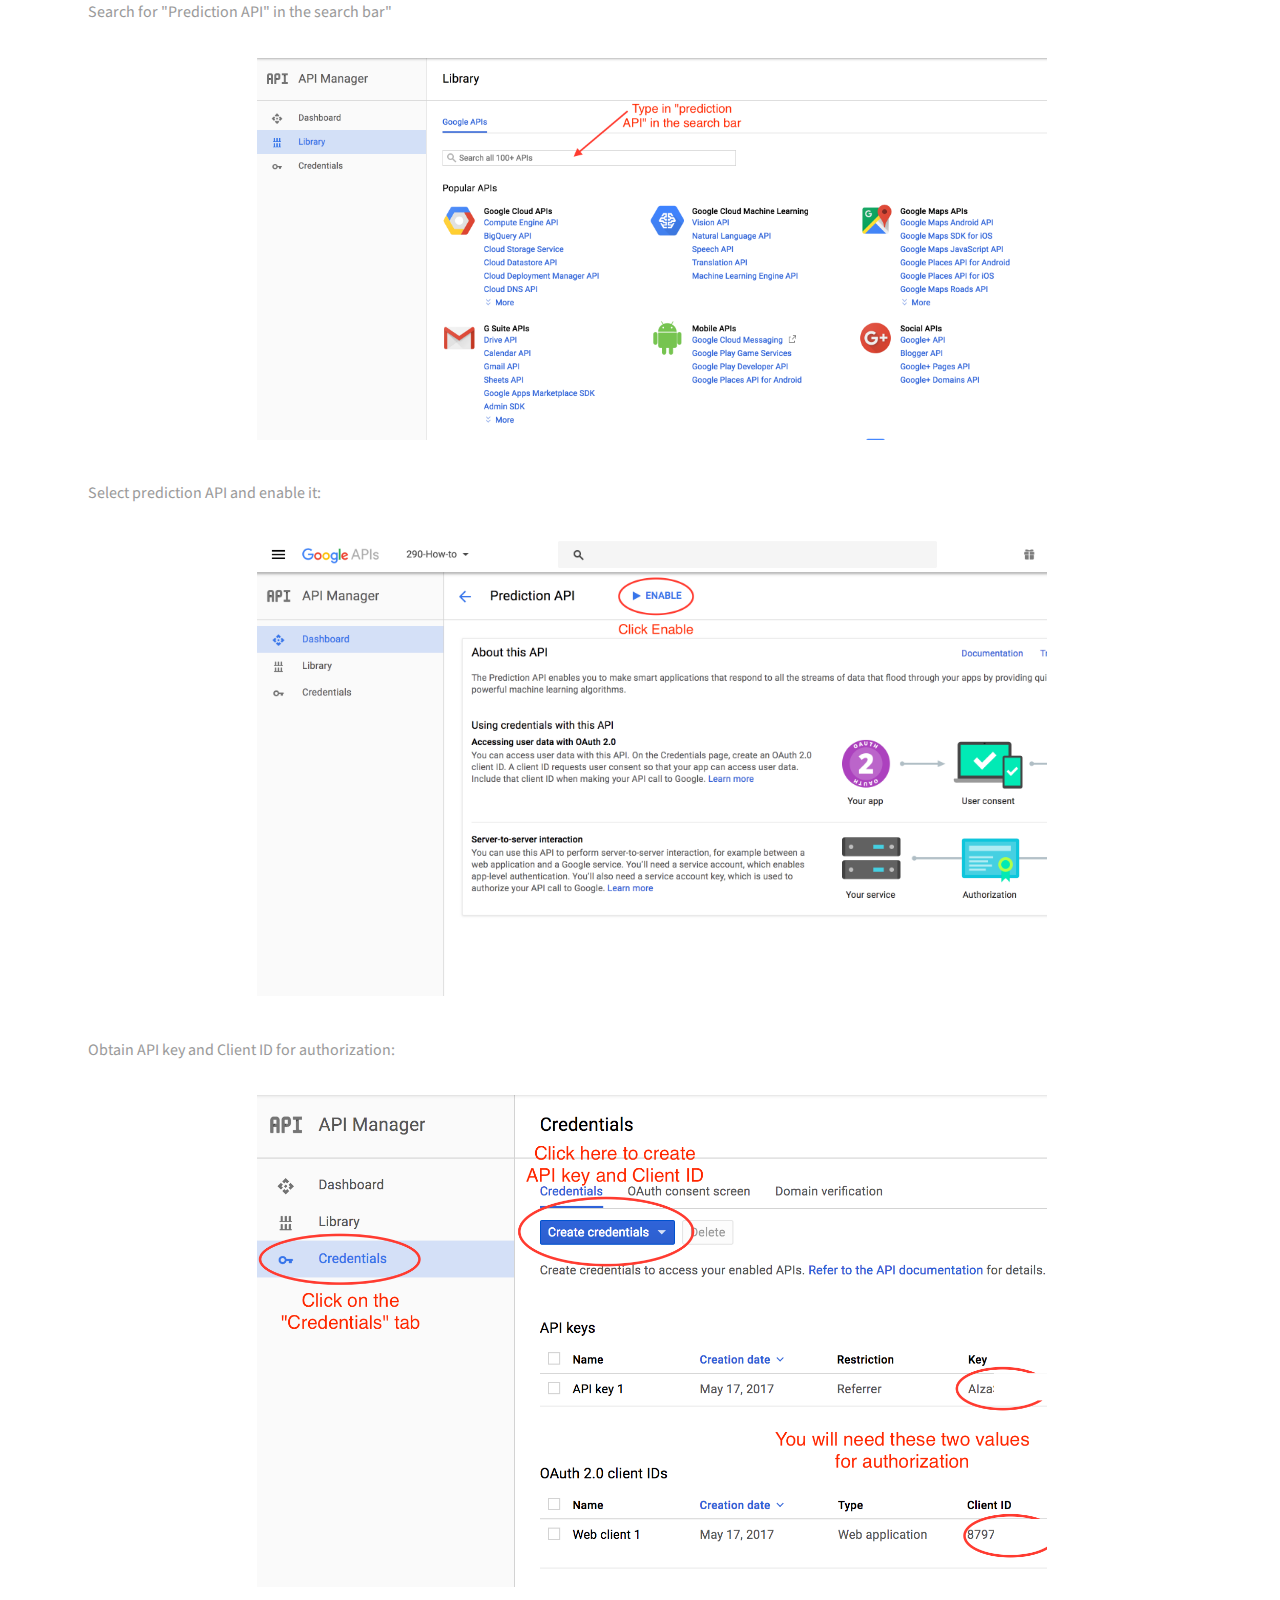
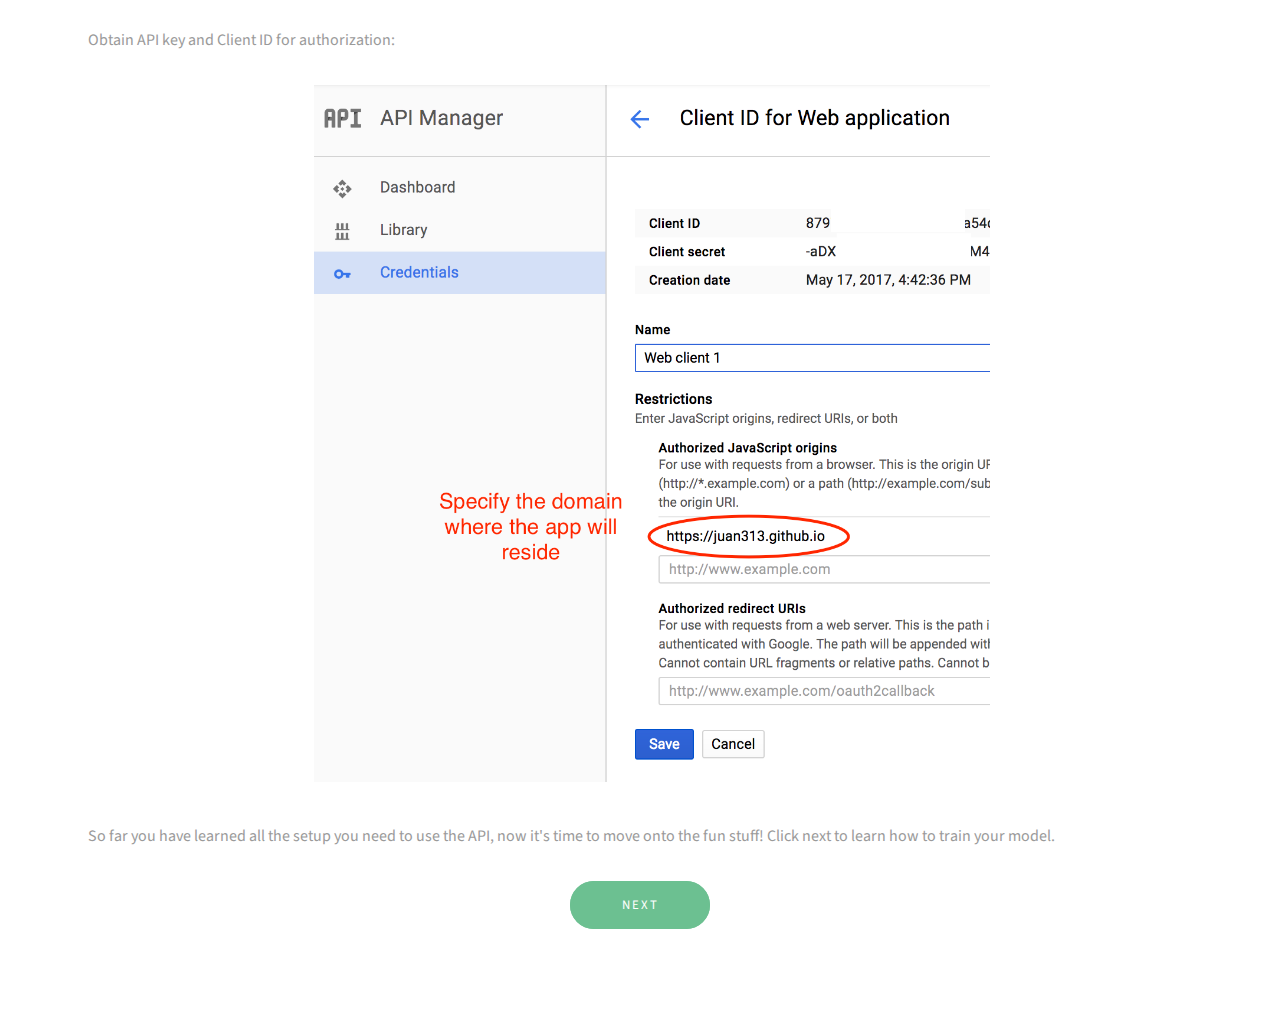
==== commit c20f60ab: "Final touchup" ====
--- a/index.html
+++ b/index.html
@@ -12,10 +12,7 @@
         <div class="inner">
           <a href="index.html" class="logo"><strong>API How-to page</strong> by Juan Du</a>
           <nav id="nav">
-            <a href="index.html">Home</a>
-            <a href="training.html#training">Training</a>
-            <a href="predict.html">Predict</a>
-            <a href="demo.html">Demo</a>
+
           </nav>
           <a href="#navPanel" class="navPanelToggle"><span class="fa fa-bars"></span></a>
         </div>
@@ -44,7 +41,7 @@
 
 
             <!--<a href="predict.html">-->
-              <div><a href="predict.html">
+              <div><a href="predict.html#predict">
                 <span class="icon fa-camera"></span>
                 <h3>Prediction</h3>
                 <p>How to make predicion</p></a>
--- a/assets/css/main.css
+++ b/assets/css/main.css
@@ -2999,7 +2999,7 @@
 
 			#banner .flex div {
 				border-right: 2px solid rgba(255, 255, 255, 0.2);
-				padding: 0 8em;
+				padding: 0 4em;
 			}
 
 				#banner .flex div:last-child {
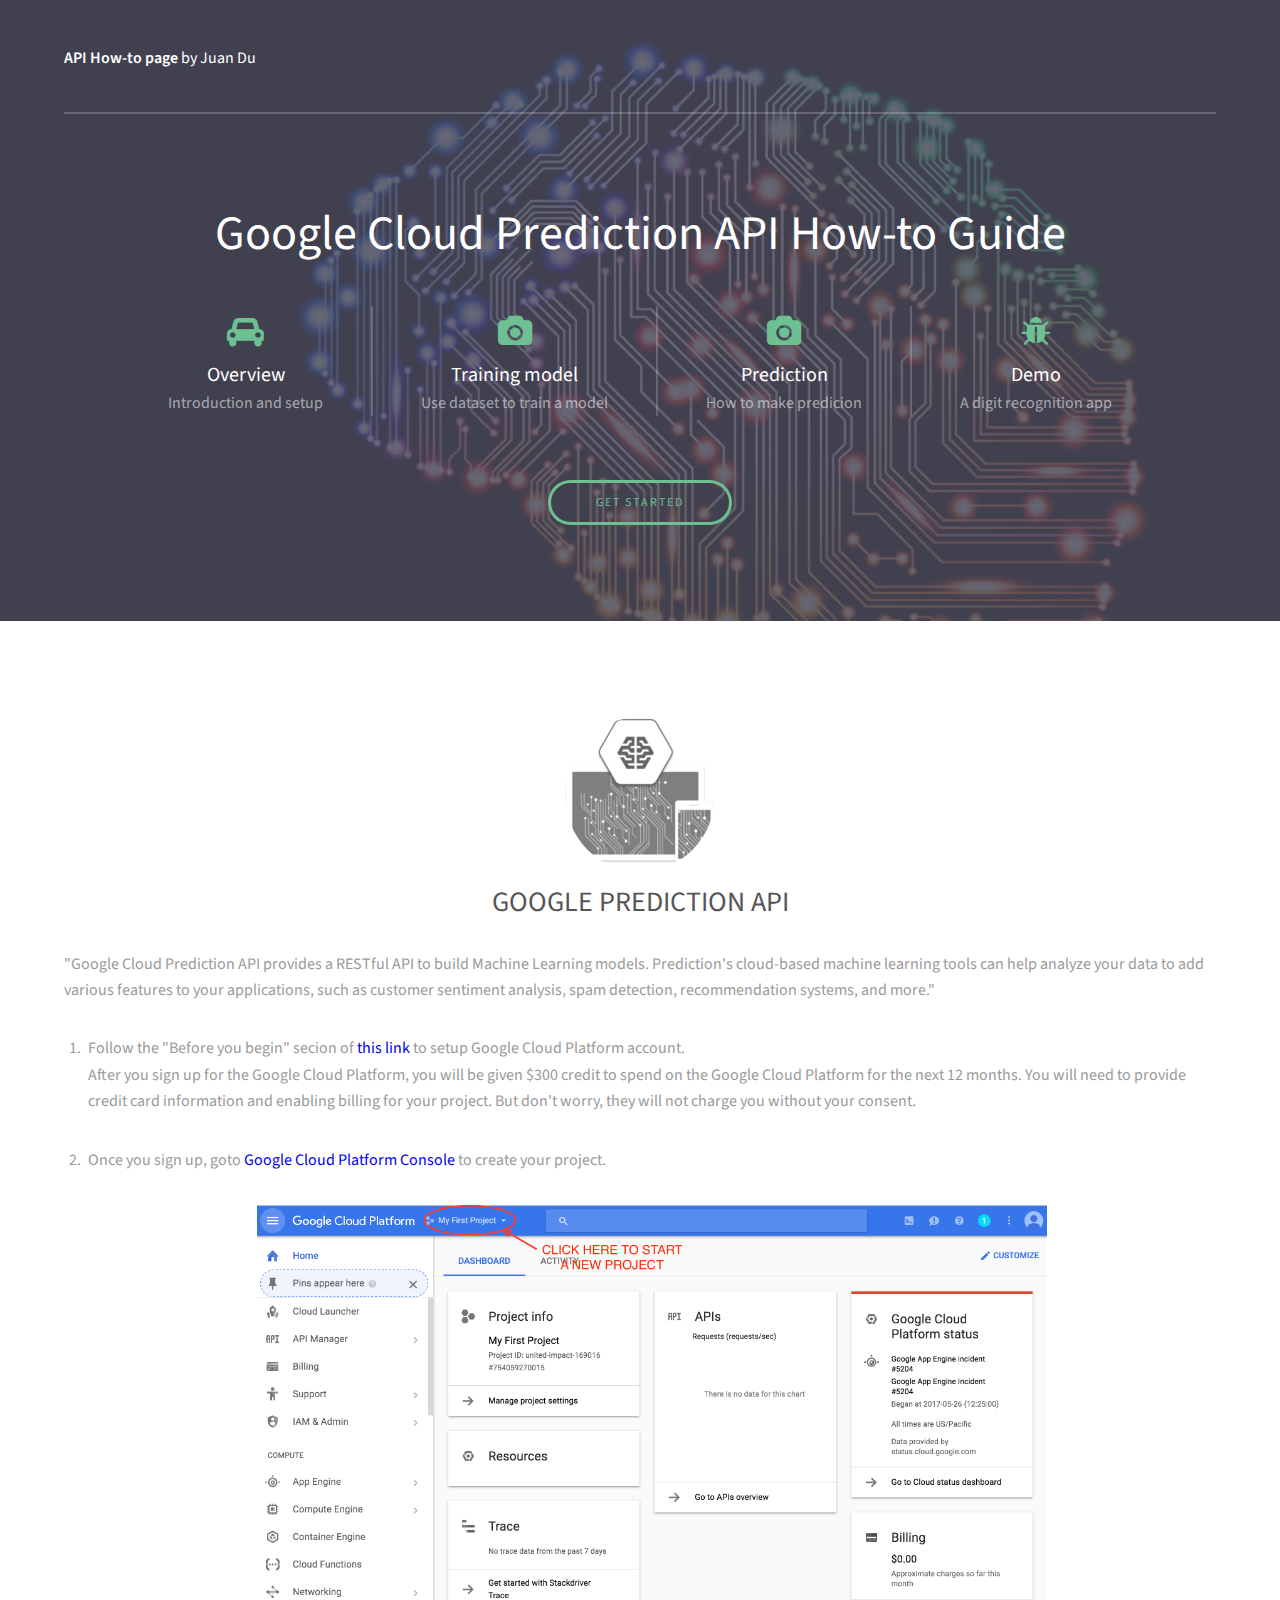
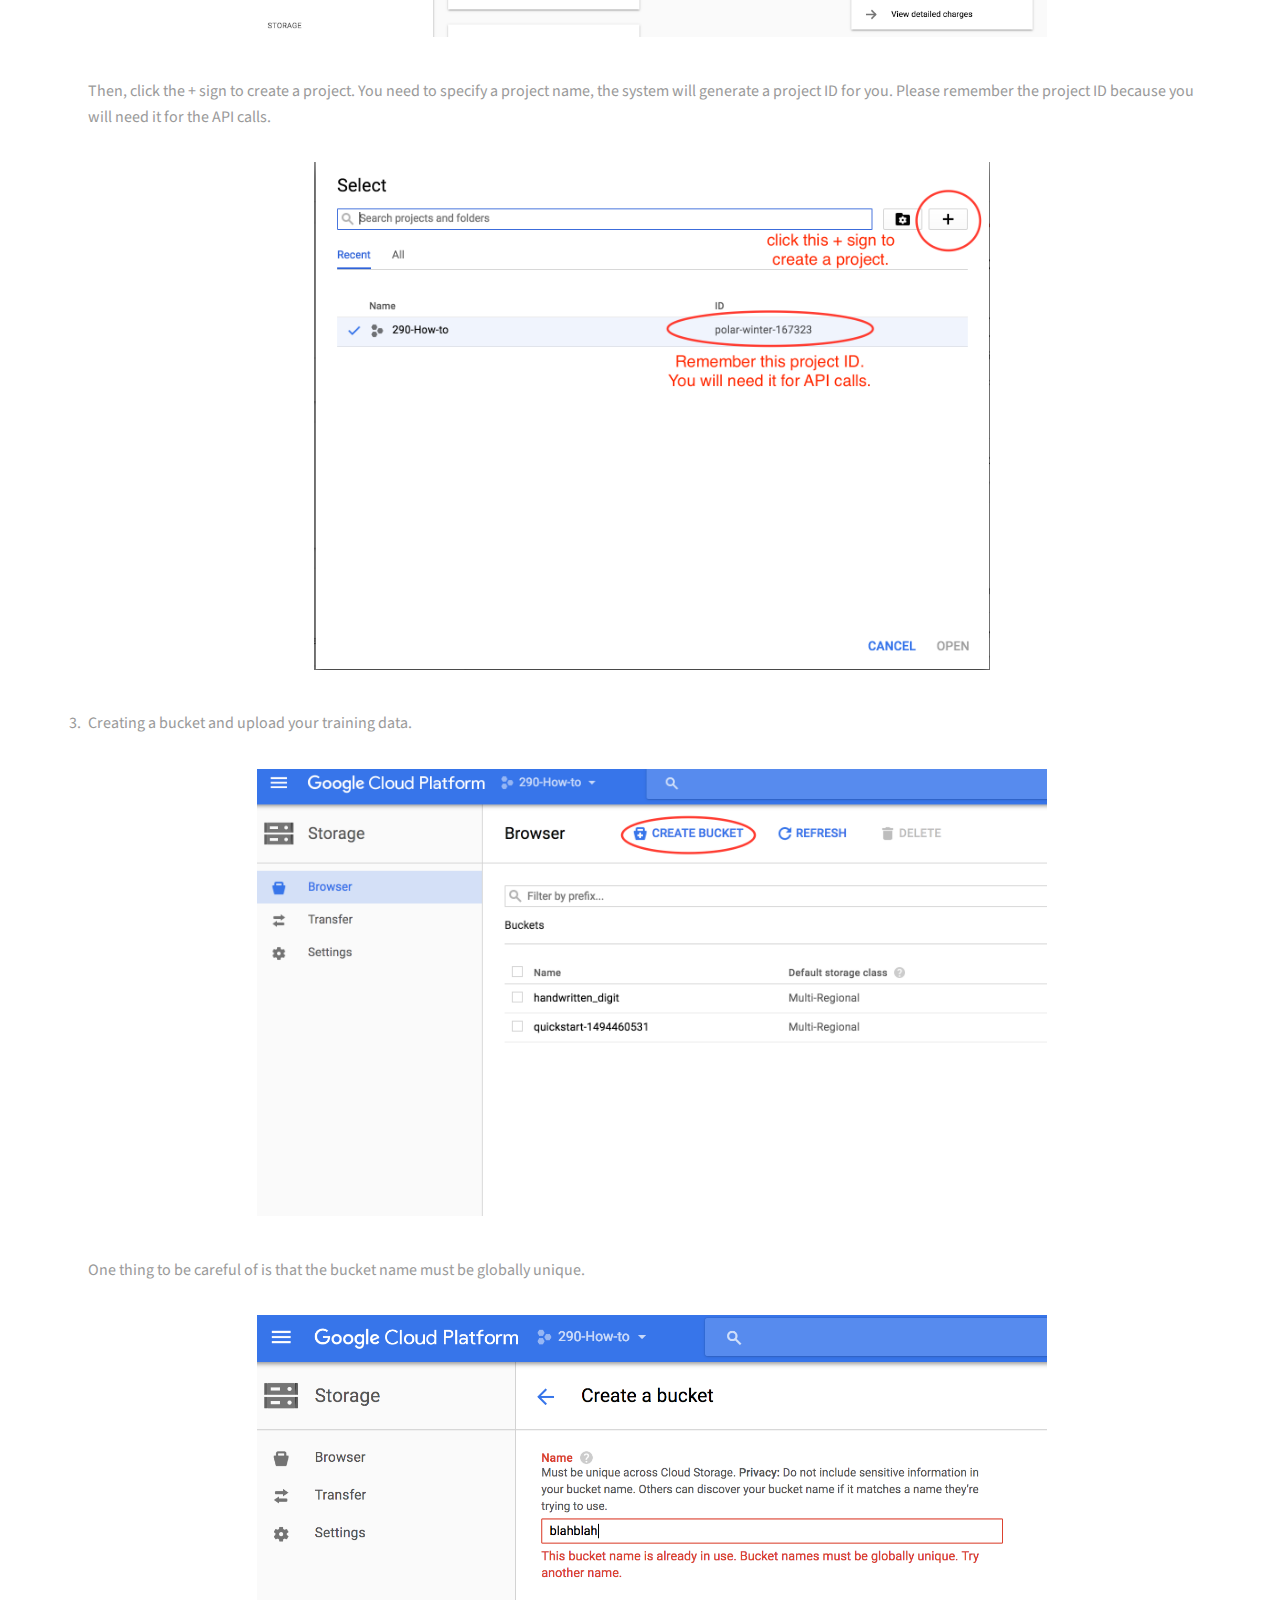
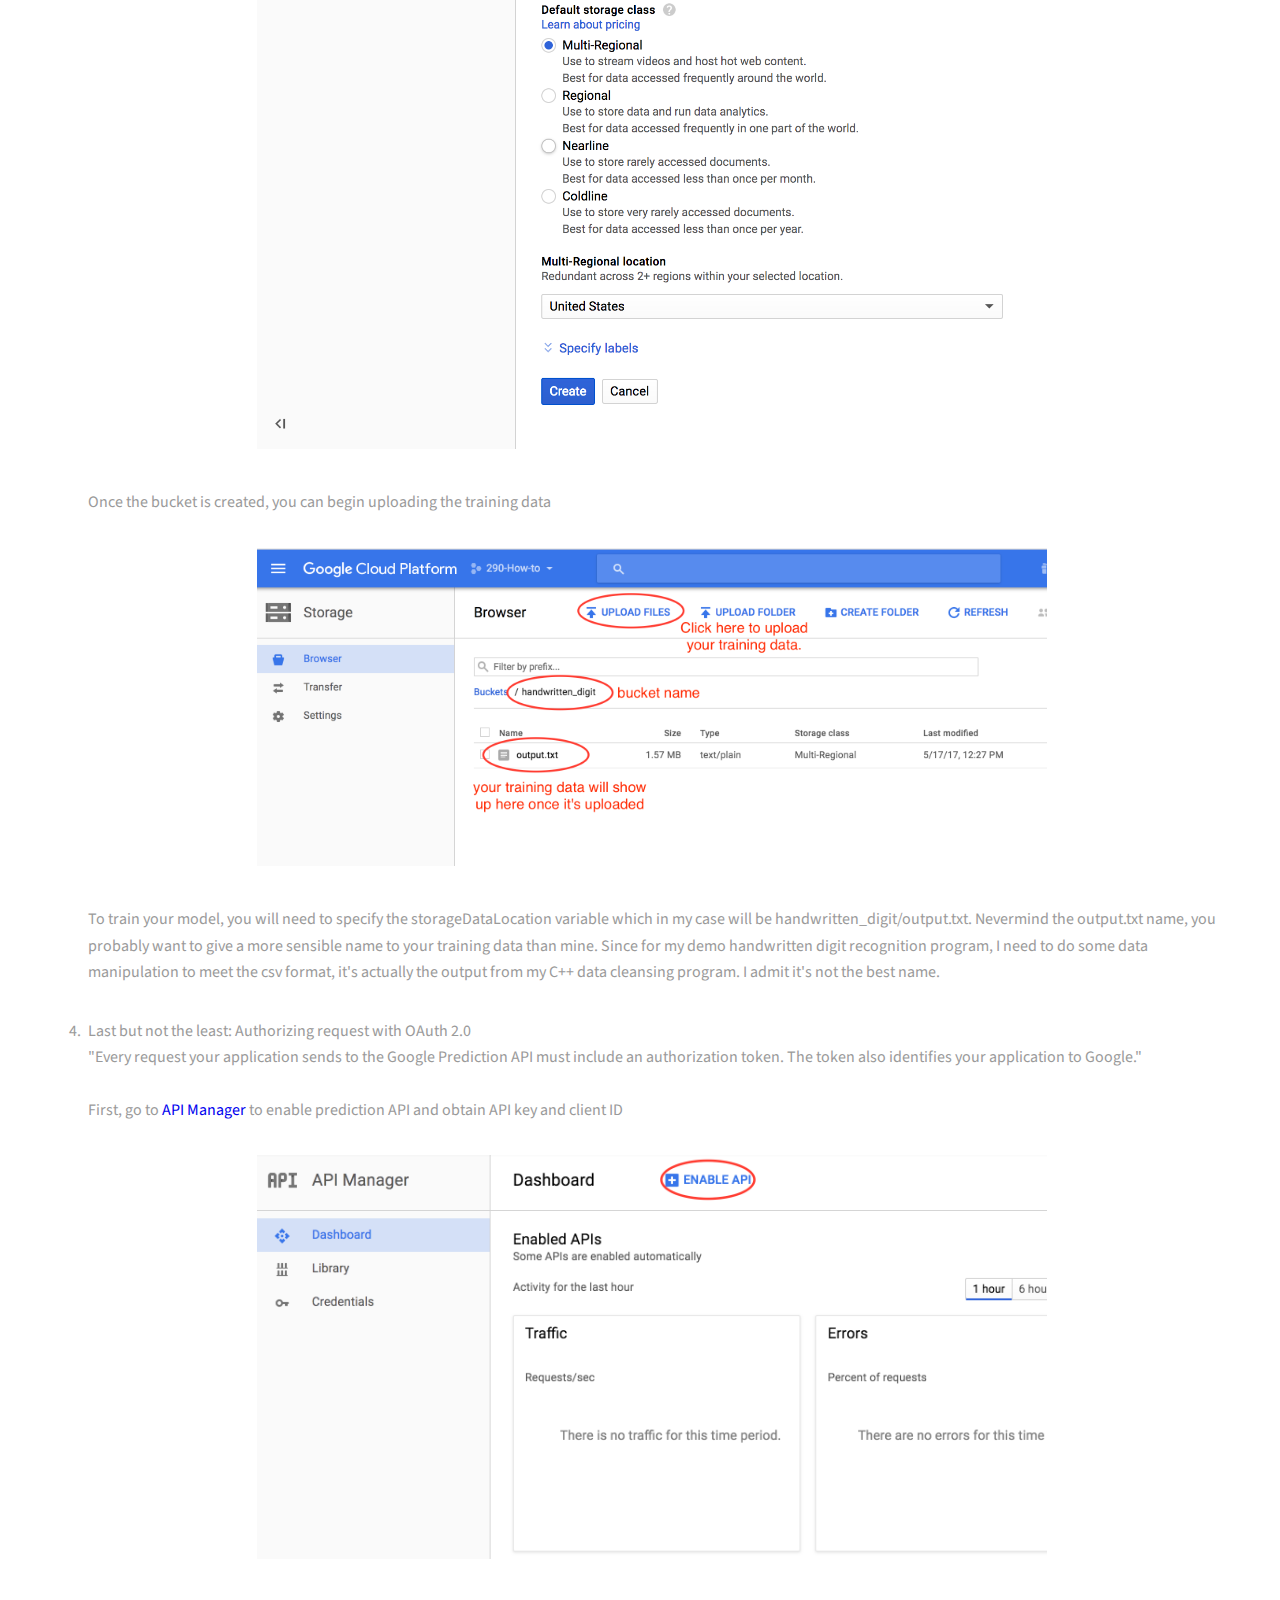
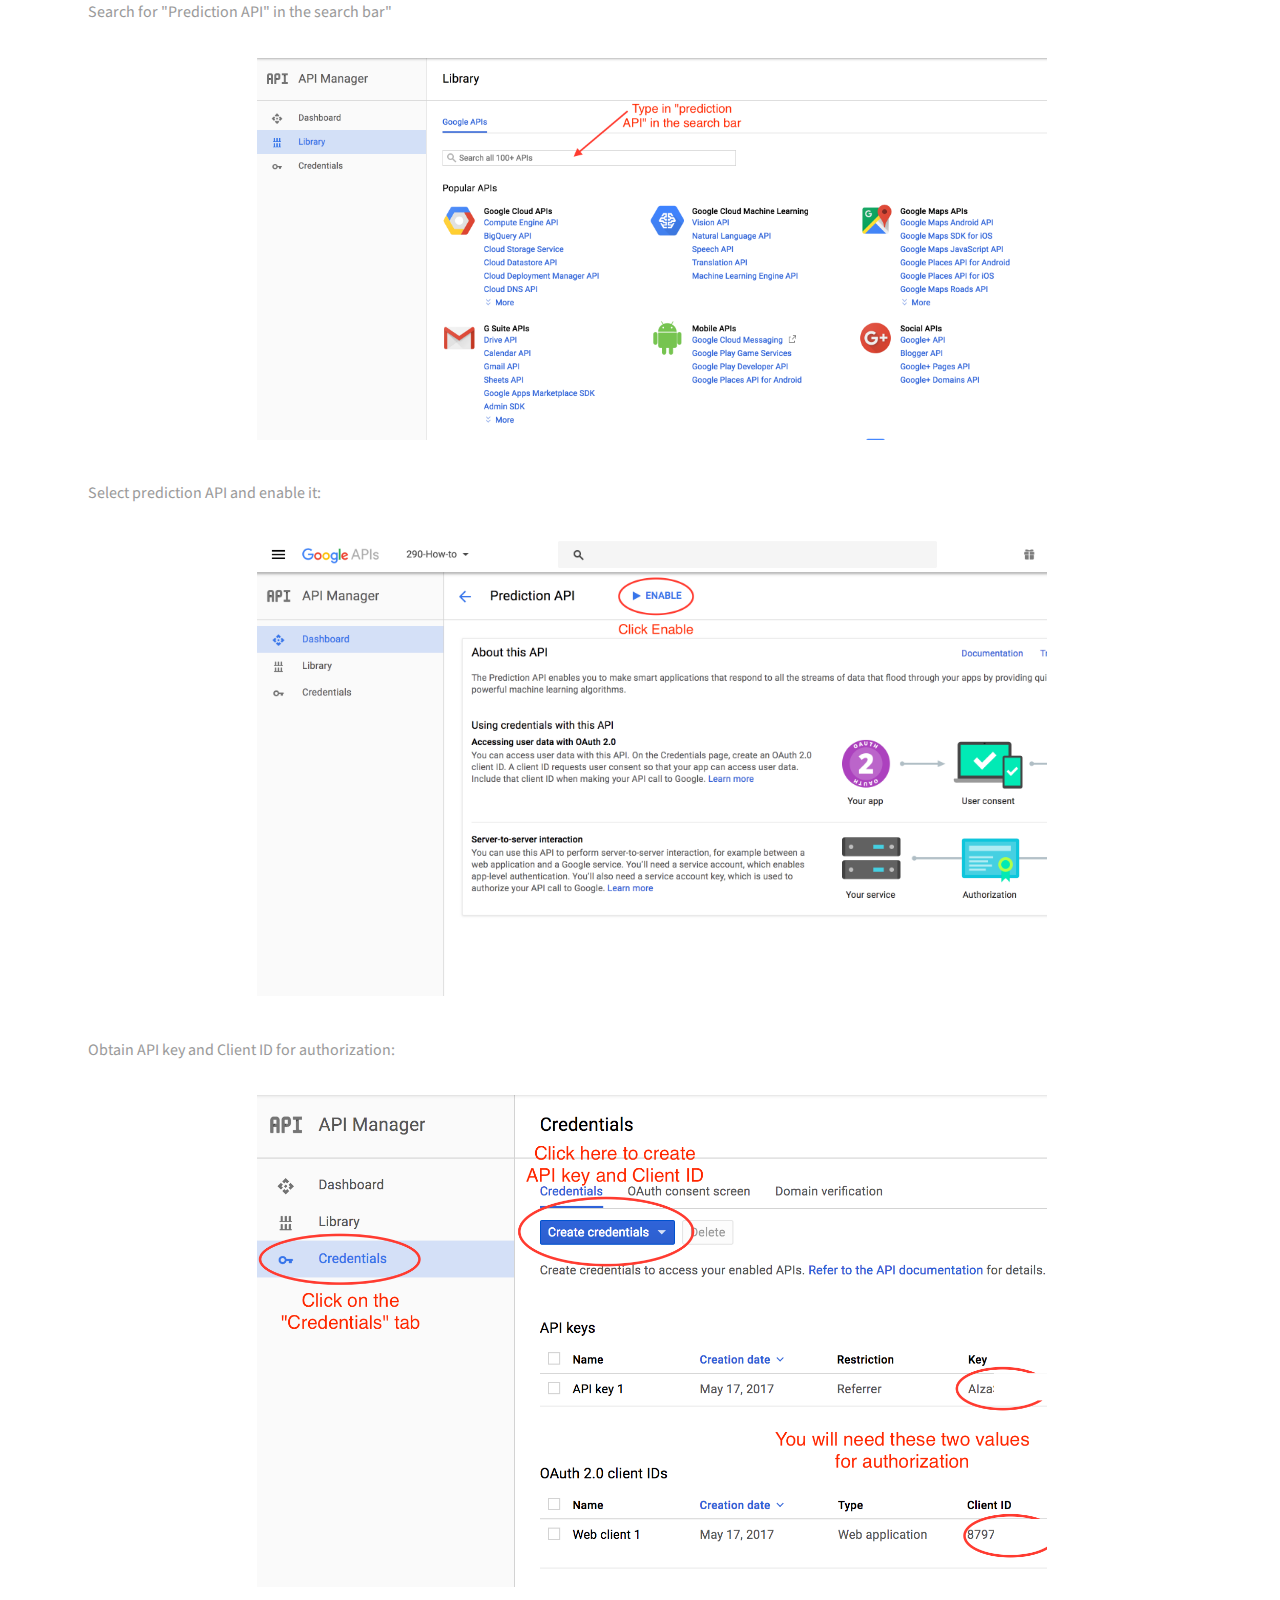
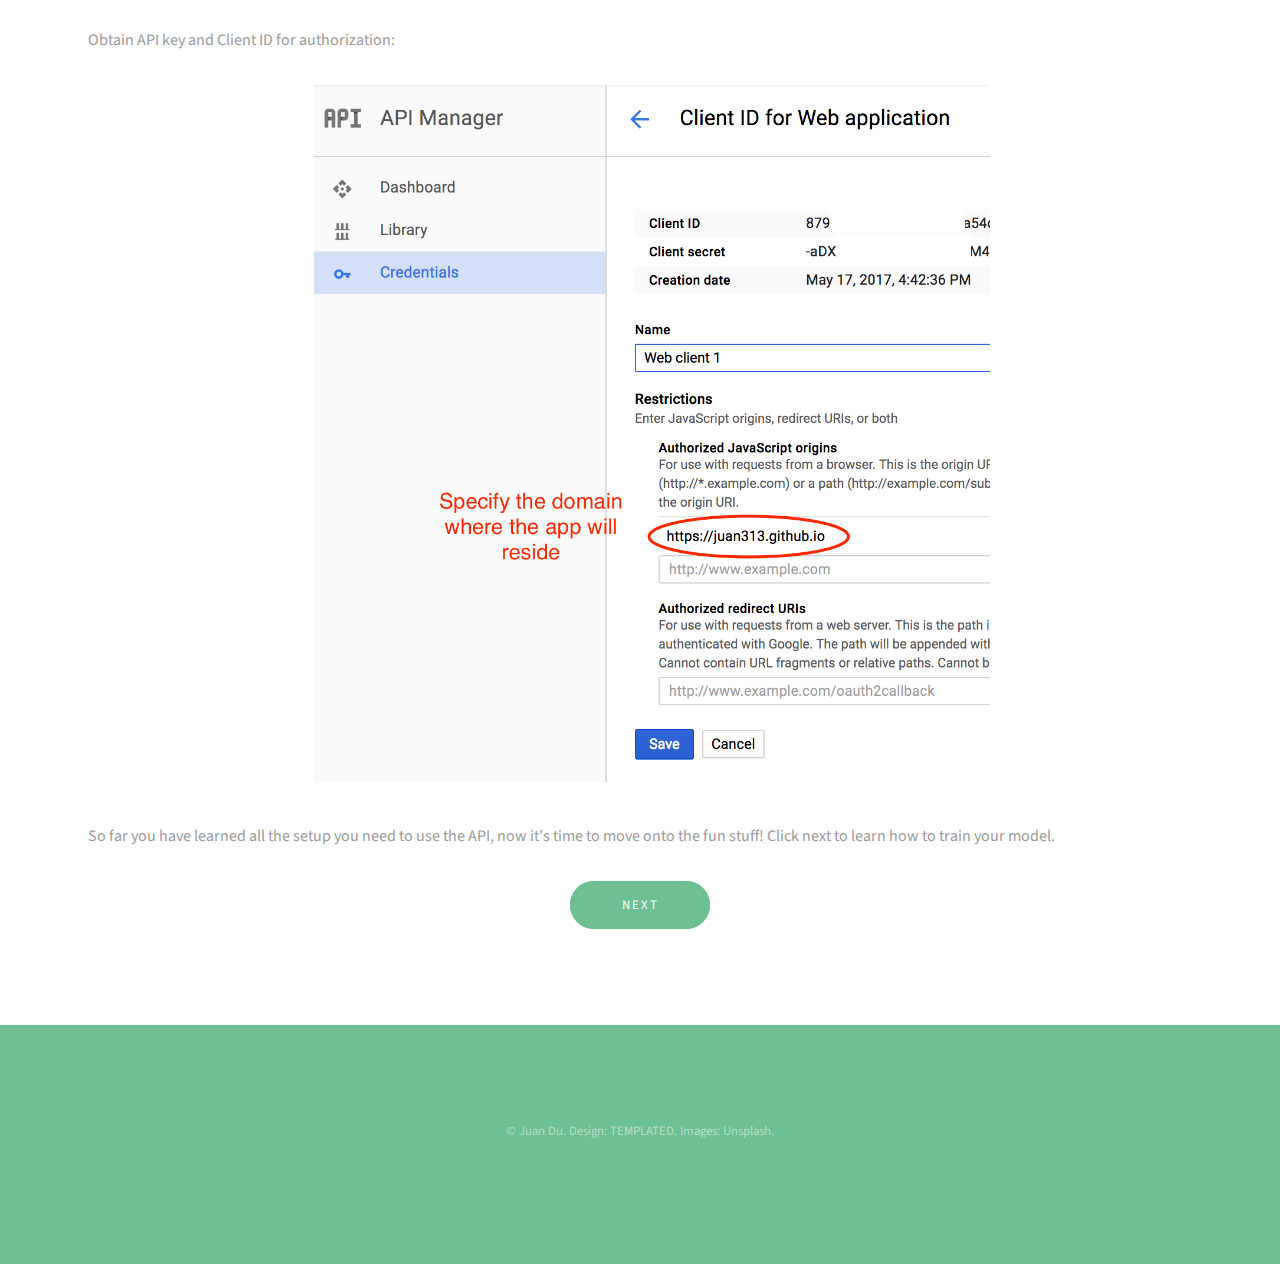
==== commit c5a3ccb9: "Added copyright information" ====
--- a/index.html
+++ b/index.html
@@ -119,7 +119,14 @@
     					</div>
     				</div>
     			</section>
-
+          <!-- Footer -->
+            <footer id="footer">
+              <div class="inner">
+                <div class="copyright">
+                  &copy; Juan Du. Design: <a href="https://templated.co">TEMPLATED</a>. Images: <a href="https://unsplash.com">Unsplash</a>.
+                </div>
+              </div>
+            </footer>
 
   </body>
 </html>
